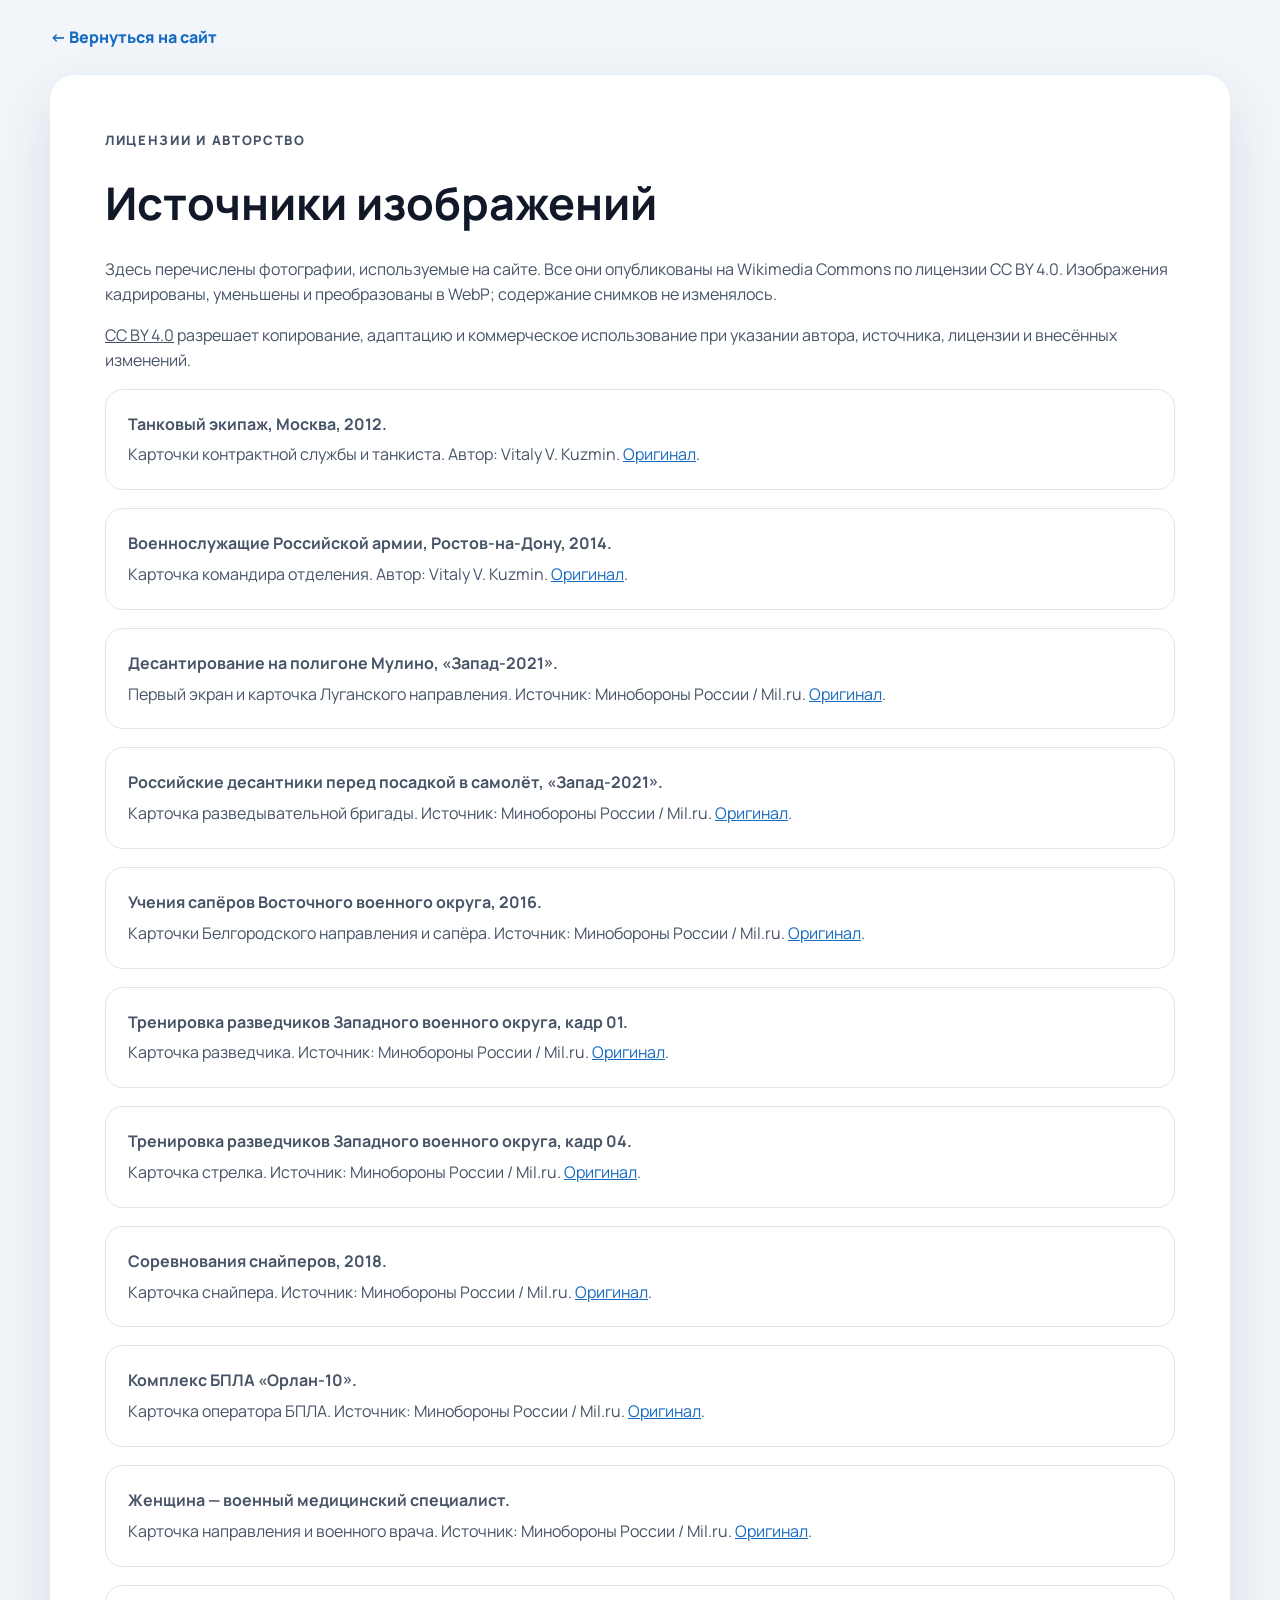
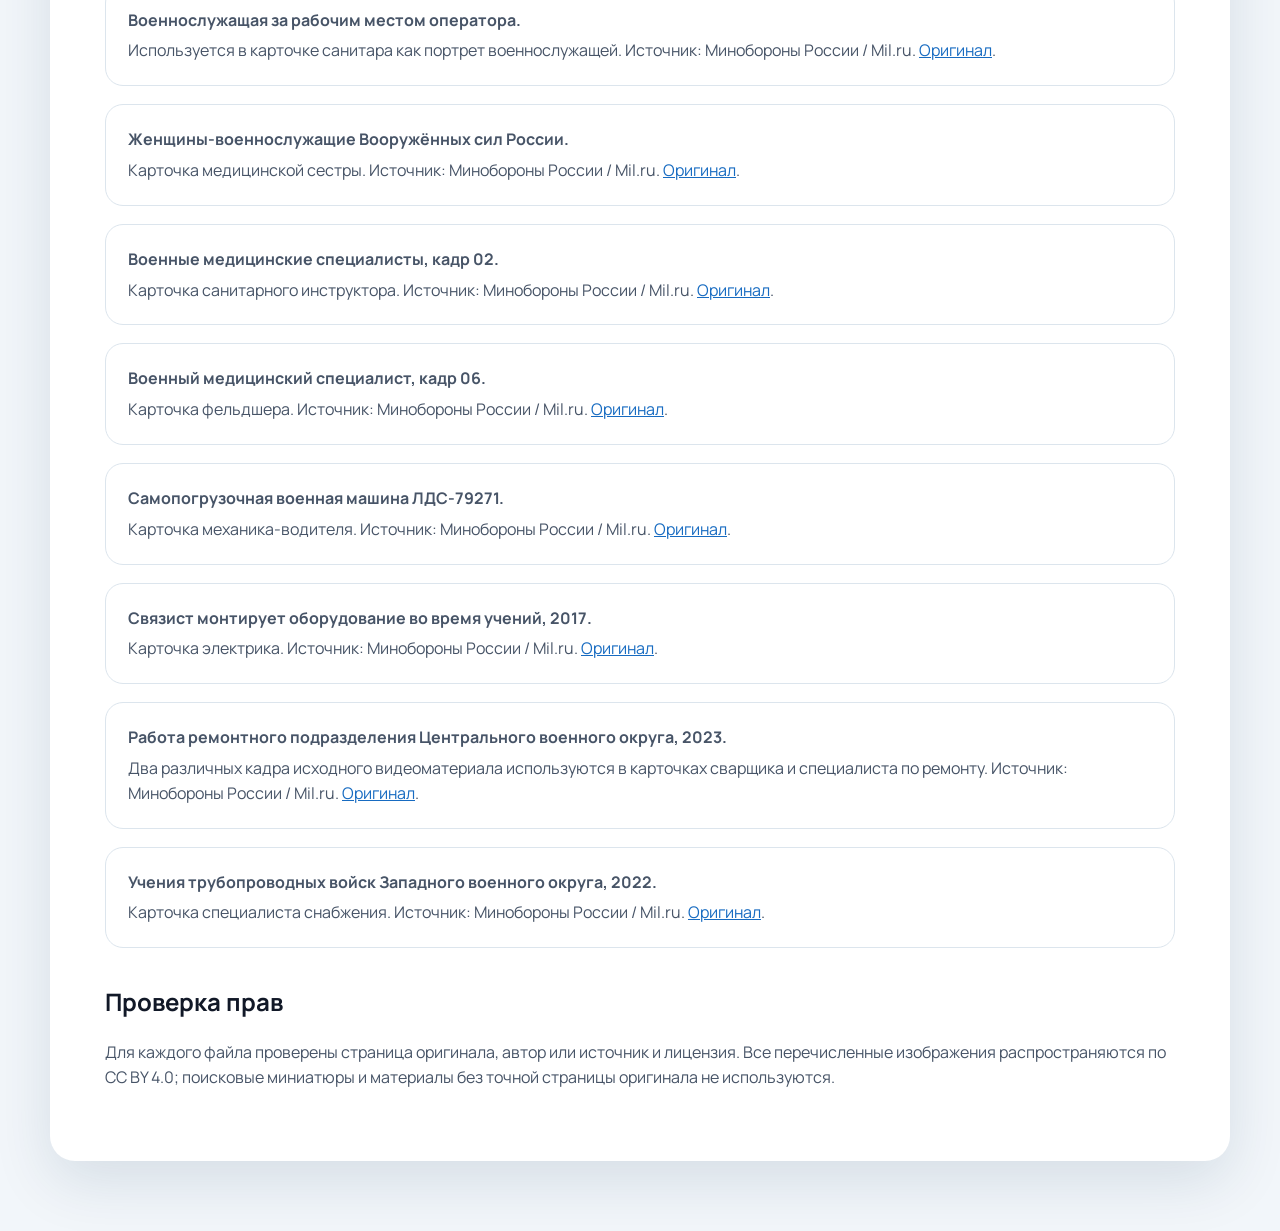
==== pages/image-credits.html @ ad01400b "Build responsive contract service website" ====
<!doctype html>
<html lang="ru">
<head>
  <meta charset="UTF-8">
  <meta name="viewport" content="width=device-width,initial-scale=1">
  <title>Источники изображений</title>
  <link rel="stylesheet" href="../assets/css/styles.css">
</head>
<body class="legal-page">
  <header class="legal-header"><div class="container"><a href="../index.html">← Вернуться на сайт</a></div></header>
  <main class="container legal-content">
    <p class="eyebrow">Лицензии и авторство</p>
    <h1>Источники изображений</h1>
    <p>Здесь перечислены фотографии, используемые на сайте. Все они опубликованы на Wikimedia Commons по лицензии CC BY 4.0. Изображения кадрированы, уменьшены и преобразованы в WebP; содержание снимков не изменялось.</p>
    <p><a href="https://creativecommons.org/licenses/by/4.0/" rel="license external">CC BY 4.0</a> разрешает копирование, адаптацию и коммерческое использование при указании автора, источника, лицензии и внесённых изменений.</p>
    <ul class="credits-list">
      <li><strong>Танковый экипаж, Москва, 2012.</strong> Карточки контрактной службы и танкиста. Автор: Vitaly V. Kuzmin. <a href="https://commons.wikimedia.org/wiki/File:Moscow_2012_Victory_Day_Parade_Rehearsal,_Tank_Crew,_Russia.jpg" rel="external">Оригинал</a>.</li>
      <li><strong>Военнослужащие Российской армии, Ростов-на-Дону, 2014.</strong> Карточка командира отделения. Автор: Vitaly V. Kuzmin. <a href="https://commons.wikimedia.org/wiki/File:Rostov-on-Don_2014_Victory_Day_Parade_Rehearsal,_Russian_Army,_Soldiers,_Russia.jpg" rel="external">Оригинал</a>.</li>
      <li><strong>Десантирование на полигоне Мулино, «Запад-2021».</strong> Первый экран и карточка Луганского направления. Источник: Минобороны России / Mil.ru. <a href="https://commons.wikimedia.org/wiki/File:Landing_at_the_Mulino_training_ground._Exercise_West_2021.png" rel="external">Оригинал</a>.</li>
      <li><strong>Российские десантники перед посадкой в самолёт, «Запад-2021».</strong> Карточка разведывательной бригады. Источник: Минобороны России / Mil.ru. <a href="https://commons.wikimedia.org/wiki/File:Russian_paratroopers_before_boarding_transport_aircraft._Military_exercises_West-2021.png" rel="external">Оригинал</a>.</li>
      <li><strong>Учения сапёров Восточного военного округа, 2016.</strong> Карточки Белгородского направления и сапёра. Источник: Минобороны России / Mil.ru. <a href="https://commons.wikimedia.org/wiki/File:SapperExercise2016-08.jpg" rel="external">Оригинал</a>.</li>
      <li><strong>Тренировка разведчиков Западного военного округа, кадр 01.</strong> Карточка разведчика. Источник: Минобороны России / Mil.ru. <a href="https://commons.wikimedia.org/wiki/File:ReconnaissanceExercise2017-01.jpg" rel="external">Оригинал</a>.</li>
      <li><strong>Тренировка разведчиков Западного военного округа, кадр 04.</strong> Карточка стрелка. Источник: Минобороны России / Mil.ru. <a href="https://commons.wikimedia.org/wiki/File:ReconnaissanceExercise2017-04.jpg" rel="external">Оригинал</a>.</li>
      <li><strong>Соревнования снайперов, 2018.</strong> Карточка снайпера. Источник: Минобороны России / Mil.ru. <a href="https://commons.wikimedia.org/wiki/File:SniperFrontier2018-01.jpg" rel="external">Оригинал</a>.</li>
      <li><strong>Комплекс БПЛА «Орлан-10».</strong> Карточка оператора БПЛА. Источник: Минобороны России / Mil.ru. <a href="https://commons.wikimedia.org/wiki/File:Orlan-10_(1).jpg" rel="external">Оригинал</a>.</li>
      <li><strong>Женщина — военный медицинский специалист.</strong> Карточка направления и военного врача. Источник: Минобороны России / Mil.ru. <a href="https://commons.wikimedia.org/wiki/File:Women_soldiers_of_Russia_01.jpg" rel="external">Оригинал</a>.</li>
      <li><strong>Военнослужащая за рабочим местом оператора.</strong> Используется в карточке санитара как портрет военнослужащей. Источник: Минобороны России / Mil.ru. <a href="https://commons.wikimedia.org/wiki/File:Women_soldiers_of_Russia_02.jpg" rel="external">Оригинал</a>.</li>
      <li><strong>Женщины-военнослужащие Вооружённых сил России.</strong> Карточка медицинской сестры. Источник: Минобороны России / Mil.ru. <a href="https://commons.wikimedia.org/wiki/File:Women_soldiers_of_Russia_06.jpg" rel="external">Оригинал</a>.</li>
      <li><strong>Военные медицинские специалисты, кадр 02.</strong> Карточка санитарного инструктора. Источник: Минобороны России / Mil.ru. <a href="https://commons.wikimedia.org/wiki/File:Presentation_of_military_physicians_(2020-12-22)_02.jpg" rel="external">Оригинал</a>.</li>
      <li><strong>Военный медицинский специалист, кадр 06.</strong> Карточка фельдшера. Источник: Минобороны России / Mil.ru. <a href="https://commons.wikimedia.org/wiki/File:Presentation_of_military_physicians_(2020-12-22)_06.jpg" rel="external">Оригинал</a>.</li>
      <li><strong>Самопогрузочная военная машина ЛДС-79271.</strong> Карточка механика-водителя. Источник: Минобороны России / Mil.ru. <a href="https://commons.wikimedia.org/wiki/File:LDS-79271_self-loading_vehicle.jpg" rel="external">Оригинал</a>.</li>
      <li><strong>Связист монтирует оборудование во время учений, 2017.</strong> Карточка электрика. Источник: Минобороны России / Mil.ru. <a href="https://commons.wikimedia.org/wiki/File:SignalExerсise2017-06.jpg" rel="external">Оригинал</a>.</li>
      <li><strong>Работа ремонтного подразделения Центрального военного округа, 2023.</strong> Два различных кадра исходного видеоматериала используются в карточках сварщика и специалиста по ремонту. Источник: Минобороны России / Mil.ru. <a href="https://commons.wikimedia.org/wiki/File:Soldiers_from_Central_Military_District_repair_unit_carry_out_the_restoration_for_a_2A65_howitzer_-_Ukraine,_February_2023.webm" rel="external">Оригинал</a>.</li>
      <li><strong>Учения трубопроводных войск Западного военного округа, 2022.</strong> Карточка специалиста снабжения. Источник: Минобороны России / Mil.ru. <a href="https://commons.wikimedia.org/wiki/File:Servicemen_of_the_pipeline_troops_of_the_Western_Military_District_during_a_tactical_exercise.png" rel="external">Оригинал</a>.</li>
    </ul>
    <h2>Проверка прав</h2>
    <p>Для каждого файла проверены страница оригинала, автор или источник и лицензия. Все перечисленные изображения распространяются по CC BY 4.0; поисковые миниатюры и материалы без точной страницы оригинала не используются.</p>
  </main>
</body>
</html>
---- assets/css/styles.css ----
@import url('https://fonts.googleapis.com/css2?family=Manrope:wght@400;500;600;700;800&display=swap');

:root{--blue:#176bc1;--blue-dark:#094a87;--navy:#082f55;--accent:#ff0a4f;--ink:#111827;--muted:#667085;--soft:#f2f6fa;--white:#fff;--radius:28px;--shadow:0 20px 60px rgba(9,47,85,.12);--container:1180px}
*{box-sizing:border-box}html{scroll-behavior:smooth;scroll-padding-top:100px}body{margin:0;font-family:"Manrope",Arial,sans-serif;color:var(--ink);background:#fff;line-height:1.55}body.modal-open{overflow:hidden}a{color:inherit}button,input{font:inherit}.container{width:min(var(--container),calc(100% - 40px));margin-inline:auto}.skip-link{position:fixed;left:16px;top:-80px;background:#fff;padding:12px 18px;z-index:1000;border-radius:12px}.skip-link:focus{top:16px}.eyebrow{margin:0 0 12px;color:var(--blue);font-size:13px;font-weight:800;letter-spacing:.13em;text-transform:uppercase}.eyebrow.light{color:#b8dcff}.section{padding:105px 0}.section-soft{background:var(--soft)}.section-heading{max-width:720px;margin-bottom:48px}.section-heading.centered{text-align:center;margin-inline:auto}.section-heading h2{font-size:clamp(34px,5vw,60px);line-height:1.05;letter-spacing:-.045em;margin:0 0 18px}.section-heading p:last-child{font-size:18px;color:var(--muted);margin-bottom:0}.button{display:inline-flex;align-items:center;justify-content:center;min-height:46px;padding:0 24px;border:0;border-radius:999px;font-weight:800;text-decoration:none;cursor:pointer;transition:.2s ease}.button:hover{transform:translateY(-2px)}.button-primary{background:var(--blue);color:#fff}.button-accent{background:var(--accent);color:#fff}.button-light{background:#fff;color:var(--blue)}.button-outline{color:#fff;border:1px solid rgba(255,255,255,.75);background:transparent}.button-large{min-height:58px;padding-inline:32px}
.site-header{position:fixed;top:0;left:0;width:100%;z-index:100;background:transparent;padding-top:12px}.header-shell{height:72px;background:var(--blue);border-radius:0 0 22px 22px;padding:0 24px;display:flex;align-items:center;gap:30px;box-shadow:0 12px 30px rgba(9,60,110,.18)}.brand{display:flex;align-items:center;gap:10px;color:#fff;text-decoration:none;flex:none}.brand-mark{width:42px;height:48px;display:grid;place-items:center;background:#fff;color:var(--blue);font-size:28px;font-weight:900;clip-path:polygon(0 0,100% 0,78% 100%,18% 100%)}.brand-name{font-size:14px;line-height:1.05;font-weight:800}.main-nav{display:flex;gap:26px;margin-left:auto}.main-nav a{color:#fff;text-decoration:none;font-size:14px;font-weight:700}.main-nav a:hover{text-decoration:underline;text-underline-offset:5px}.header-actions{display:flex;gap:10px}.header-actions .button{font-size:12px;min-height:42px;padding-inline:18px}.menu-toggle{display:none;background:none;border:0;padding:8px}.menu-toggle span{display:block;width:25px;height:2px;background:#fff;margin:5px}
.hero{position:relative;min-height:940px;padding:155px 0 65px;overflow:hidden;background:linear-gradient(115deg,#dce9f3 0%,#edf4f8 52%,#9fb6c7 100%)}.hero:after{content:"";position:absolute;inset:0;background:linear-gradient(90deg,rgba(255,255,255,.45),transparent 55%),linear-gradient(0deg,rgba(3,34,61,.25),transparent 40%);pointer-events:none}.hero-content{position:relative;z-index:2;height:720px;display:flex;flex-direction:column;justify-content:space-between}.hero-copy{max-width:690px}.hero h1{margin:0 0 25px;font-size:clamp(62px,7.3vw,108px);line-height:.9;letter-spacing:-.065em}.hero-lead{max-width:560px;font-size:19px;margin:0 0 30px;color:#334155}.hero-art{position:absolute;z-index:1;right:-5%;top:70px;width:59%;height:88%;border-radius:45% 0 0 0;background:linear-gradient(150deg,rgba(23,107,193,.15),rgba(8,47,85,.85)),radial-gradient(circle at 30% 20%,#d8e5ee 0 18%,transparent 19%),#607d91;clip-path:polygon(25% 0,100% 0,100% 100%,0 100%,12% 55%)}.hero-grid{position:absolute;inset:0;background-image:linear-gradient(rgba(255,255,255,.09) 1px,transparent 1px),linear-gradient(90deg,rgba(255,255,255,.09) 1px,transparent 1px);background-size:48px 48px;mask-image:linear-gradient(to bottom,transparent,#000)}.hero-shield{position:absolute;right:17%;top:23%;font-size:280px;font-weight:900;color:rgba(255,255,255,.12);transform:rotate(-9deg)}.hero-benefits{display:grid;grid-template-columns:repeat(3,1fr);gap:20px;max-width:1060px}.benefit-card{padding:24px;border-radius:22px;background:rgba(255,255,255,.93);box-shadow:var(--shadow);backdrop-filter:blur(8px)}.benefit-card strong{display:table;background:var(--accent);color:#fff;border-radius:13px;padding:8px 13px;margin-bottom:14px;font-size:24px}.benefit-card span{font-weight:600;color:#344054}
.feature-grid{display:grid;grid-template-columns:1fr 1fr;gap:28px}.feature-card{overflow:hidden;border-radius:var(--radius);background:#fff;box-shadow:var(--shadow);border:1px solid #e7edf2}.media-placeholder{height:330px;display:flex;align-items:flex-end;padding:25px;background-size:cover;color:#fff;font-size:14px;font-weight:800;letter-spacing:.12em;text-transform:uppercase}.media-front{background:linear-gradient(145deg,rgba(4,30,53,.1),rgba(4,30,53,.9)),linear-gradient(35deg,#7e8b77,#c7d2c0)}.media-rear{background:linear-gradient(145deg,rgba(4,30,53,.1),rgba(4,30,53,.9)),linear-gradient(35deg,#5c7167,#b9c9bf)}.feature-body{padding:28px}.feature-body h3{font-size:27px;margin:0 0 10px}.feature-body p{color:var(--muted);margin:0 0 18px}.text-link{color:var(--blue);font-weight:800;text-decoration:none}.terms-grid{display:grid;grid-template-columns:repeat(3,1fr);gap:8px;margin-top:70px}.terms-grid article{min-height:390px;padding:36px 32px;background:var(--blue);color:#fff;border-radius:30px}.term-icon{display:grid;place-items:center;width:52px;height:52px;border-radius:15px;background:rgba(255,255,255,.16);font-size:24px;font-weight:800}.terms-grid h3{font-size:34px;margin:24px 0 20px}.terms-grid ul{padding-left:20px}.terms-grid li{margin:14px 0}.legal-note{font-size:12px;color:var(--muted);max-width:850px;margin:20px auto 0;text-align:center}
.direction-grid{display:grid;grid-template-columns:repeat(6,1fr);gap:22px}.direction-card{grid-column:span 2;background:#fff;border-radius:25px;padding:12px 12px 24px;border:1px solid #dce6ef}.direction-card:nth-child(4){grid-column:2/span 2}.direction-visual{height:250px;border-radius:18px;position:relative;overflow:hidden;background:linear-gradient(145deg,#9fb3a6,#294a42)}.direction-visual:after{content:"";position:absolute;width:200px;height:200px;border:1px solid rgba(255,255,255,.45);border-radius:50%;right:-45px;bottom:-70px}.direction-visual span{position:absolute;left:18px;bottom:12px;color:rgba(255,255,255,.75);font-size:52px;font-weight:800}.visual-women{background:linear-gradient(145deg,#bdd4d5,#3b6872)}.visual-region{background:linear-gradient(145deg,#d4c1a8,#6b5641)}.visual-border{background:linear-gradient(145deg,#acc6a3,#405d36)}.visual-brigade{background:linear-gradient(145deg,#9aa7ad,#394753)}.direction-card h3{font-size:20px;margin:19px 10px 8px}.direction-card p{color:var(--muted);font-size:14px;margin:0 10px 18px}.direction-card a{display:inline-flex;margin-left:10px;background:var(--blue);color:#fff;border-radius:99px;padding:9px 18px;text-decoration:none;font-size:13px;font-weight:800}
.eligibility-grid{display:grid;grid-template-columns:.85fr 1.15fr;gap:90px}.eligibility-title h2{font-size:clamp(44px,6vw,78px);line-height:1;letter-spacing:-.05em;margin:0 0 40px}.age-badge{display:flex;align-items:baseline;gap:12px;color:var(--accent)}.age-badge strong{font-size:76px;line-height:1}.age-badge span{font-size:24px;font-weight:800}.check-list{list-style:none;padding:0;margin:0}.check-list li{position:relative;padding:18px 0 18px 42px;border-bottom:1px solid #e3e8ee;font-size:17px;font-weight:600}.check-list li:before{content:"✓";position:absolute;left:0;top:16px;width:25px;height:25px;display:grid;place-items:center;border-radius:50%;background:#e3f1ff;color:var(--blue)}.contract-term{background:var(--navy);color:#fff;margin-top:30px;padding:28px;border-radius:24px}.contract-term span{display:block;color:#a7c7e4}.contract-term strong{display:block;font-size:42px}.contract-term p{margin-bottom:0;color:#ccdae7}
.process{padding-top:40px}.steps{counter-reset:steps;display:grid;grid-template-columns:repeat(4,1fr);gap:0;list-style:none;padding:0;margin:65px 0 0}.steps li{position:relative;text-align:center;padding:0 22px}.steps li:not(:last-child):after{content:"";position:absolute;left:62%;top:24px;width:76%;border-top:2px dashed #b7cadb}.step-number{position:absolute;z-index:2;top:0;left:50%;transform:translateX(-50%);width:48px;height:48px;border-radius:50%;display:grid;place-items:center;background:var(--blue);color:#fff;font-weight:800}.step-icon{font-size:40px;margin:75px 0 15px}.steps h3{font-size:20px;margin:0 0 10px}.steps p{font-size:14px;color:var(--muted)}
.contract-sample{padding:45px 0;background:linear-gradient(90deg,var(--accent),#e00040)}.contract-strip{display:grid;grid-template-columns:auto 1fr auto;align-items:center;gap:30px;color:#fff}.document-icon{width:115px;height:115px;display:grid;place-items:center;border-radius:50%;background:#fff;color:var(--ink);font-size:62px}.contract-strip span{font-size:13px;text-transform:uppercase;letter-spacing:.12em}.contract-strip h2{font-size:36px;margin:4px 0}
.vacancies-heading{max-width:none;display:flex;justify-content:space-between;align-items:end}.vacancy-tabs{display:flex;gap:8px;flex-wrap:wrap}.vacancy-tabs button{border:0;border-radius:99px;padding:10px 17px;cursor:pointer}.vacancy-tabs button.active{background:var(--blue);color:#fff}.vacancy-group{padding:65px 0;border-top:1px solid #e1e7ed}.vacancy-group-copy{max-width:780px;margin-bottom:32px}.vacancy-group-copy h3{font-size:38px;margin:0 0 12px}.vacancy-group-copy p:last-child{color:var(--muted)}.job-grid{display:grid;grid-template-columns:repeat(4,1fr);gap:18px}.job-card{border:1px solid #dfe7ee;border-radius:22px;overflow:hidden;background:#fff;padding-bottom:18px;text-align:center}.job-image{height:215px;display:grid;place-items:center;background:linear-gradient(150deg,#a7b7b0,#394d45);position:relative;overflow:hidden}.job-image:after{content:"";position:absolute;width:180px;height:180px;border:35px solid rgba(255,255,255,.09);border-radius:50%}.job-image span{position:relative;z-index:2;color:rgba(255,255,255,.85);font-size:45px;font-weight:800}.job-drone,.job-electric{background:linear-gradient(150deg,#b9c7ce,#3c5260)}.job-engineer,.job-welder{background:linear-gradient(150deg,#c0aa89,#5b4934)}.job-sniper,.job-scout{background:linear-gradient(150deg,#9dab8e,#32412c)}.job-tank,.job-mechanic{background:linear-gradient(150deg,#8d9893,#283630)}.job-command,.job-supply{background:linear-gradient(150deg,#a4a8b1,#363b47)}.job-doctor,.job-nurse{background:linear-gradient(150deg,#b9d6d7,#4f7880)}.job-paramedic,.job-orderly,.job-instructor{background:linear-gradient(150deg,#b9c8ad,#526247)}.job-card h4{min-height:48px;margin:17px 10px 8px;font-size:15px}.job-card button{border:0;border-radius:99px;background:var(--blue);color:#fff;font-size:12px;font-weight:800;padding:8px 15px;cursor:pointer}.job-card[hidden],.vacancy-group[hidden]{display:none}
.faq-layout{display:grid;grid-template-columns:.72fr 1.28fr;gap:80px}.accordion details{border-bottom:1px solid #cfd9e2}.accordion summary{position:relative;list-style:none;padding:24px 45px 24px 0;font-weight:700;cursor:pointer}.accordion summary::-webkit-details-marker{display:none}.accordion summary:after{content:"+";position:absolute;right:8px;font-size:24px;color:var(--blue)}.accordion details[open] summary:after{content:"−"}.accordion details div{color:var(--muted);padding:0 50px 20px 0}
.application{background:var(--blue);color:#fff;padding:95px 0}.application-shell{display:grid;grid-template-columns:.8fr 1.2fr;gap:90px}.application-copy h2{font-size:clamp(45px,6vw,76px);line-height:.95;letter-spacing:-.05em;margin:0 0 24px}.application-copy>p{color:#d6e9fa}.application-age{margin-top:40px;display:flex;align-items:center;gap:18px}.application-age strong{font-size:42px;color:#fff;background:var(--accent);border-radius:50%;width:130px;height:130px;display:grid;place-items:center}.application-age span{max-width:170px;font-size:14px}.application-form,.modal form{display:grid;gap:19px}.application-form label,.modal form>label{display:grid;gap:7px;font-size:13px;font-weight:700}.application-form input,.modal input{width:100%;height:55px;border:2px solid transparent;border-radius:14px;padding:0 16px;background:#fff;color:var(--ink);outline:none}.application-form input:focus,.modal input:focus{border-color:#8ac4ff;box-shadow:0 0 0 4px rgba(255,255,255,.15)}.form-row{display:grid;grid-template-columns:1fr 1.4fr;gap:18px}.checkbox{display:flex!important;grid-template-columns:none!important;align-items:flex-start;gap:10px!important;font-size:12px!important;font-weight:500!important}.checkbox input{width:18px!important;height:18px!important;flex:none;margin-top:1px}.form-status{min-height:22px;margin:0;font-size:13px}.form-status.error{color:#ffe0e8}.form-status.success{color:#dfffe9}
.site-footer{background:var(--navy);color:#fff;padding:65px 0 25px}.footer-grid{display:grid;grid-template-columns:1fr .6fr 1fr;gap:70px}.footer-brand{font-size:48px;font-weight:800;line-height:.9;text-decoration:none}.footer-grid p{color:#b8c8d6;font-size:13px}.footer-grid nav{display:grid;align-content:start;gap:12px}.footer-grid nav a{text-decoration:none}.footer-contact{text-align:right}.footer-bottom{display:flex;gap:24px;flex-wrap:wrap;padding-top:25px;margin-top:45px;border-top:1px solid rgba(255,255,255,.15);font-size:12px;color:#a9bdce}.footer-bottom span{margin-right:auto}
.modal[hidden]{display:none}.modal{position:fixed;inset:0;z-index:500;display:grid;place-items:center;padding:20px}.modal-backdrop{position:absolute;inset:0;background:rgba(4,22,38,.74);backdrop-filter:blur(5px)}.modal-card{position:relative;width:min(520px,100%);max-height:90vh;overflow:auto;border-radius:27px;background:#fff;padding:40px;box-shadow:0 30px 100px rgba(0,0,0,.35)}.modal-card h2{font-size:35px;margin:0 0 10px}.modal-card>p:not(.eyebrow){color:var(--muted)}.modal-close{position:absolute;right:18px;top:14px;border:0;background:none;font-size:32px;cursor:pointer}.modal .checkbox{color:var(--muted)}
.legal-page{background:var(--soft);min-height:100vh}.legal-header{padding:25px 0}.legal-header a{color:var(--blue);font-weight:800;text-decoration:none}.legal-content{background:#fff;border-radius:25px;padding:55px;margin-bottom:70px;box-shadow:var(--shadow)}.legal-content h1{font-size:45px;line-height:1.05}.legal-content h2{margin-top:35px}.legal-content p,.legal-content li{color:#475467}
@media(max-width:1000px){.header-actions .button-outline{display:none}.main-nav{gap:18px}.hero{min-height:920px}.hero-art{width:70%;opacity:.7}.direction-grid{grid-template-columns:repeat(2,1fr)}.direction-card,.direction-card:nth-child(4){grid-column:auto}.direction-card:last-child{grid-column:1/-1;width:calc(50% - 11px)}.steps{grid-template-columns:1fr 1fr;gap:45px 0}.steps li:nth-child(2):after{display:none}.job-grid{grid-template-columns:repeat(3,1fr)}.faq-layout,.application-shell{gap:45px}.footer-grid{gap:35px}}
@media(max-width:760px){html{scroll-padding-top:80px}.container{width:min(100% - 28px,var(--container))}.section{padding:72px 0}.section-heading{margin-bottom:34px}.section-heading h2{font-size:38px}.site-header{padding:0}.header-shell{width:100%;height:66px;border-radius:0;padding-inline:15px}.brand-mark{width:35px;height:40px;font-size:22px}.brand-name{font-size:12px}.menu-toggle{display:block;margin-left:auto}.main-nav{display:none;position:absolute;left:0;right:0;top:65px;background:var(--blue);padding:14px 20px 24px;flex-direction:column;border-radius:0 0 20px 20px}.main-nav.open{display:flex}.main-nav a{font-size:17px;padding:7px}.header-actions{display:none}.hero{padding-top:105px;min-height:980px}.hero-content{height:auto}.hero h1{font-size:54px}.hero-lead{font-size:16px}.hero-art{right:-42%;top:260px;width:125%;height:720px;opacity:.7}.hero-benefits{grid-template-columns:1fr;margin-top:270px;gap:10px}.benefit-card{padding:16px 18px;display:grid;grid-template-columns:auto 1fr;align-items:center;gap:12px}.benefit-card strong{margin:0;font-size:17px}.benefit-card span{font-size:13px}.feature-grid,.terms-grid,.eligibility-grid,.faq-layout,.application-shell,.footer-grid{grid-template-columns:1fr}.media-placeholder{height:240px}.terms-grid{margin-top:40px}.terms-grid article{min-height:auto;padding:28px}.direction-grid{grid-template-columns:1fr}.direction-card:last-child{grid-column:auto;width:auto}.direction-visual{height:220px}.eligibility-grid{gap:35px}.eligibility-title h2{font-size:48px}.age-badge strong{font-size:58px}.steps{grid-template-columns:1fr}.steps li{padding:0 10px 35px 85px;text-align:left}.steps li:not(:last-child):after{left:24px;top:45px;width:0;height:calc(100% - 40px);border-top:0;border-left:2px dashed #b7cadb}.step-number{left:24px;transform:translateX(0)}.step-icon{margin:0 0 10px;font-size:31px}.contract-strip{grid-template-columns:auto 1fr}.contract-strip .button{grid-column:1/-1}.document-icon{width:75px;height:75px;font-size:38px}.contract-strip h2{font-size:25px}.vacancies-heading{display:block}.vacancy-tabs{margin-top:24px}.vacancy-group{padding:45px 0}.vacancy-group-copy h3{font-size:30px}.job-grid{grid-template-columns:1fr 1fr;gap:10px}.job-image{height:160px}.job-card h4{font-size:12px}.application-shell{gap:45px}.application-age strong{width:100px;height:100px;font-size:30px}.form-row{grid-template-columns:1fr}.footer-contact{text-align:left}.footer-bottom span{width:100%}.modal-card{padding:32px 22px}.legal-content{padding:28px 20px}.legal-content h1{font-size:34px}}
@media(max-width:390px){.hero h1{font-size:46px}.hero-benefits{margin-top:250px}.benefit-card{grid-template-columns:1fr}.job-image{height:145px}.vacancy-tabs button{font-size:12px;padding:8px 11px}}
@media(prefers-reduced-motion:reduce){html{scroll-behavior:auto}*,*:before,*:after{transition:none!important}}

/* Mobile width guards: grid items must be allowed to shrink inside the viewport. */
html,body{max-width:100%;overflow-x:hidden}.container,.hero-copy,.hero-benefits,.benefit-card,.benefit-card span{min-width:0}.hero-benefits{grid-template-columns:repeat(3,minmax(0,1fr))}
@media(max-width:760px){.container{width:calc(100% - 28px);max-width:100%}.header-shell{width:100%;max-width:none}.menu-toggle{flex:none}.hero-copy{width:100%}.hero h1{overflow-wrap:anywhere}.hero-benefits{width:100%;grid-template-columns:minmax(0,1fr)}.benefit-card{width:100%;grid-template-columns:auto minmax(0,1fr)}.benefit-card strong{white-space:nowrap}.benefit-card span{overflow-wrap:anywhere}.feature-grid,.terms-grid,.eligibility-grid,.faq-layout,.application-shell,.footer-grid,.direction-grid,.form-row{grid-template-columns:minmax(0,1fr)}.job-grid{grid-template-columns:repeat(2,minmax(0,1fr))}.contract-strip{grid-template-columns:auto minmax(0,1fr)}}
@media(max-width:760px){.menu-toggle{position:absolute;right:15px;top:13px;z-index:2}.hero-content,.hero-copy,.hero-benefits,.benefit-card{width:calc(100vw - 28px)!important;max-width:calc(100vw - 28px)!important}.hero-lead{width:100%;max-width:100%;overflow-wrap:anywhere}.benefit-card{overflow:hidden}.benefit-card span{white-space:normal;word-break:break-word}}

/* Header and hero refinements after visual review. */
.site-header{padding-top:0}.header-shell{height:68px;border-radius:0 0 20px 20px}.main-nav{align-items:center}.nav-dropdown{position:relative}.nav-dropdown-toggle{display:flex;align-items:center;gap:5px;padding:0;border:0;background:transparent;color:#fff;font-size:14px;font-weight:700;cursor:pointer}.nav-dropdown-toggle span{font-size:16px;transition:transform .2s}.nav-dropdown:hover .nav-dropdown-toggle span,.nav-dropdown:focus-within .nav-dropdown-toggle span{transform:rotate(180deg)}.nav-dropdown-menu{position:absolute;left:50%;top:calc(100% + 18px);width:205px;padding:9px;border-radius:16px;background:#fff;box-shadow:0 18px 45px rgba(8,47,85,.22);opacity:0;visibility:hidden;transform:translate(-50%,-7px);transition:.2s;pointer-events:none}.nav-dropdown-menu:before{content:"";position:absolute;left:0;right:0;top:-20px;height:20px}.nav-dropdown:hover .nav-dropdown-menu,.nav-dropdown:focus-within .nav-dropdown-menu,.nav-dropdown.open .nav-dropdown-menu{opacity:1;visibility:visible;transform:translate(-50%,0);pointer-events:auto}.nav-dropdown-menu a{display:block;padding:10px 12px;border-radius:10px;color:var(--ink);font-size:13px}.nav-dropdown-menu a:hover{background:var(--soft);text-decoration:none}.hero{min-height:870px;padding-top:130px}.hero-content{height:680px}.hero-copy{max-width:800px}.hero h1{max-width:800px;font-size:clamp(62px,6.5vw,90px);line-height:.92}.hero h1 span{display:block;white-space:nowrap}.hero-art{right:0;top:68px;width:51%;height:calc(100% - 68px);border-radius:0;clip-path:none}.hero-art:before{content:"";position:absolute;z-index:2;inset:0;background:linear-gradient(90deg,rgba(220,233,243,.55),transparent 25%)}
@media(max-width:760px){.header-shell{height:66px}.main-nav{align-items:stretch}.nav-dropdown-toggle{width:100%;justify-content:space-between;padding:7px;color:#fff;font-size:17px}.nav-dropdown-menu{position:static;width:auto;margin:3px 0 4px 12px;padding:3px 0 3px 12px;border-left:1px solid rgba(255,255,255,.35);border-radius:0;background:transparent;box-shadow:none;opacity:1;visibility:visible;transform:none;pointer-events:auto}.nav-dropdown-menu:before{display:none}.nav-dropdown-menu a{padding:7px;color:#dceeff;font-size:14px}.nav-dropdown-menu a:hover{background:rgba(255,255,255,.08)}.hero{min-height:920px;padding-top:104px}.hero-content{height:auto}.hero h1{font-size:clamp(40px,11.5vw,54px);line-height:.94;letter-spacing:-.06em}.hero h1 span{white-space:nowrap}.hero-art{top:260px;right:0;width:70%;height:660px;opacity:.72}.hero-benefits{margin-top:250px}}

/* Inner pages. */
.inner-page{padding-top:68px}.inner-header{padding:90px 0 70px;background:linear-gradient(130deg,#e9f3fa,#d8e7f1)}.breadcrumbs{display:flex;gap:9px;flex-wrap:wrap;margin-bottom:25px;color:var(--muted);font-size:13px}.breadcrumbs a{color:var(--blue);text-decoration:none}.inner-header h1{max-width:900px;margin:0 0 20px;font-size:clamp(46px,7vw,82px);line-height:.95;letter-spacing:-.055em}.inner-header p{max-width:780px;margin:0;color:#475467;font-size:18px}.inner-content{padding:80px 0 100px}.content-layout{display:grid;grid-template-columns:minmax(0,1.25fr) minmax(260px,.75fr);gap:55px}.prose h2{margin:45px 0 16px;font-size:34px;line-height:1.1}.prose h2:first-child{margin-top:0}.prose p,.prose li{color:#475467}.prose li{margin:9px 0}.info-panel{align-self:start;position:sticky;top:95px;padding:28px;border-radius:24px;background:var(--blue);color:#fff}.info-panel h2{margin:0 0 14px;font-size:27px}.info-panel p{color:#d9ebfb}.category-links{display:grid;grid-template-columns:repeat(3,minmax(0,1fr));gap:18px}.category-link{min-height:250px;padding:27px;border-radius:26px;display:flex;flex-direction:column;justify-content:flex-end;color:#fff;text-decoration:none;background:linear-gradient(150deg,#748c80,#173d34);box-shadow:var(--shadow)}.category-link:nth-child(2){background:linear-gradient(150deg,#8198a4,#234452)}.category-link:nth-child(3){background:linear-gradient(150deg,#a3bcb9,#38676b)}.category-link span{font-size:12px;text-transform:uppercase;letter-spacing:.1em}.category-link strong{font-size:28px;line-height:1.05;margin-top:8px}.inner-jobs{margin-top:60px}.inner-cta{padding:55px 0;background:var(--blue);color:#fff}.inner-cta .container{display:flex;align-items:center;justify-content:space-between;gap:30px}.inner-cta h2{margin:0;font-size:35px}.inner-cta p{margin:7px 0 0;color:#d5e9fa}.simple-footer{padding:25px 0;background:var(--navy);color:#b7cad9;font-size:12px}.simple-footer .container{display:flex;justify-content:space-between;gap:20px}.simple-footer a{color:#fff}
@media(max-width:760px){.inner-page{padding-top:66px}.inner-header{padding:55px 0}.inner-header h1{font-size:45px}.content-layout{grid-template-columns:1fr}.info-panel{position:static}.category-links{grid-template-columns:1fr}.category-link{min-height:190px}.inner-cta .container{align-items:flex-start;flex-direction:column}.simple-footer .container{flex-direction:column}.inner-content{padding:60px 0}}

/* Detailed vacancy page */
.vacancy-detail{padding-top:68px}.vacancy-hero{padding:78px 0 70px;background:linear-gradient(125deg,#edf5fa 0 62%,#dceaf3 62% 100%)}.vacancy-hero-grid{display:grid;grid-template-columns:minmax(0,1.15fr) minmax(300px,.85fr);gap:70px;align-items:end}.vacancy-hero h1{max-width:800px;margin:0 0 22px;font-size:clamp(54px,7vw,92px);line-height:.92;letter-spacing:-.06em}.vacancy-summary{max-width:760px;margin:0 0 30px;color:#475467;font-size:19px}.vacancy-facts{display:grid;gap:10px}.vacancy-facts article{padding:22px 24px;border:1px solid #d5e2eb;border-radius:18px;background:rgba(255,255,255,.82)}.vacancy-facts span{display:block;color:var(--muted);font-size:12px;text-transform:uppercase;letter-spacing:.1em}.vacancy-facts strong{display:block;margin-top:5px;font-size:22px}.vacancy-detail-body{padding:85px 0 105px}.vacancy-detail-layout{display:grid;grid-template-columns:minmax(0,1fr) 330px;gap:80px}.vacancy-article>section{padding:0 0 65px}.vacancy-article>section+section{padding-top:65px;border-top:1px solid #dfe7ee}.vacancy-article h2{margin:0 0 22px;font-size:clamp(34px,4vw,52px);line-height:1.02;letter-spacing:-.045em}.vacancy-article p,.vacancy-article li{color:#475467;font-size:16px}.vacancy-article ul{display:grid;grid-template-columns:1fr 1fr;gap:12px;margin:25px 0 0;padding:0;list-style:none}.vacancy-article ul li{position:relative;padding:18px 18px 18px 48px;border-radius:16px;background:var(--soft)}.vacancy-article ul li:before{content:"✓";position:absolute;left:18px;top:18px;color:var(--blue);font-weight:900}.detail-note{margin-top:24px;padding:22px 24px;border-left:4px solid var(--blue);border-radius:0 16px 16px 0;background:#edf6ff;color:#29445d}.detail-steps{display:grid;grid-template-columns:1fr 1fr;gap:12px;counter-reset:detail-step;padding:0;list-style:none}.detail-steps li{counter-increment:detail-step;display:grid;grid-template-columns:42px 1fr;padding:20px;border:1px solid #dce6ee;border-radius:18px}.detail-steps li:before{content:counter(detail-step);grid-row:1/3;width:32px;height:32px;display:grid;place-items:center;border-radius:50%;background:var(--blue);color:#fff;font-weight:800}.detail-steps strong,.detail-steps span{grid-column:2}.detail-steps span{color:var(--muted);font-size:13px}.vacancy-sidebar{align-self:start;position:sticky;top:95px}.vacancy-side-card{padding:30px;border-radius:24px;background:var(--navy);color:#fff}.vacancy-side-card h2{margin:0 0 14px;font-size:28px;line-height:1.08}.vacancy-side-card p:not(.eyebrow){color:#c5d9e8;font-size:14px}.vacancy-back{display:inline-flex;margin:20px 8px;color:var(--blue);font-weight:800;text-decoration:none}
@media(max-width:850px){.vacancy-hero-grid,.vacancy-detail-layout{grid-template-columns:1fr;gap:38px}.vacancy-hero{padding:55px 0}.vacancy-hero h1{font-size:52px}.vacancy-facts{grid-template-columns:repeat(3,minmax(0,1fr))}.vacancy-detail-body{padding:60px 0}.vacancy-sidebar{position:static}.vacancy-article ul,.detail-steps{grid-template-columns:1fr}}
@media(max-width:560px){.vacancy-facts{grid-template-columns:1fr}.vacancy-facts article{padding:16px 18px}.vacancy-hero h1{font-size:44px}.vacancy-summary{font-size:16px}.vacancy-article>section{padding-bottom:45px}.vacancy-article>section+section{padding-top:45px}}

/* Mobile navigation, typography and dialogs. */
.nav-dropdown-toggle span{width:8px;height:8px;border-right:2px solid currentColor;border-bottom:2px solid currentColor;font-size:0;transform:rotate(45deg);transform-origin:center}.nav-dropdown:hover .nav-dropdown-toggle span,.nav-dropdown:focus-within .nav-dropdown-toggle span,.nav-dropdown.open .nav-dropdown-toggle span{transform:rotate(225deg)}
@media(max-width:760px){body{font-size:15px}.header-shell{border-radius:0}.main-nav{gap:2px;padding:9px 20px 16px;border-radius:0 0 18px 18px;box-shadow:0 14px 25px rgba(8,47,85,.18)}.main-nav>a,.nav-dropdown-toggle{padding:9px 7px;font-size:16px;line-height:1.25}.nav-dropdown-toggle span{margin-right:4px}.nav-dropdown-menu{display:none;margin:0 0 3px 10px;padding:1px 0 1px 12px}.nav-dropdown.open .nav-dropdown-menu{display:block}.nav-dropdown-menu a{padding:6px 10px;font-size:13px;line-height:1.3}.section-heading h2,.vacancy-group-copy h3,.eligibility-title h2,.application-copy h2,.inner-header h1{text-wrap:balance}.section-heading p:last-child,.vacancy-group-copy p,.feature-body p,.direction-card p,.steps p,.application-copy p,.inner-header p,.prose p{line-height:1.55;overflow-wrap:normal;word-break:normal}.steps{gap:0}.steps li{min-height:0;margin:0;padding:0 4px 48px 72px}.steps li:not(:last-child):after{left:23px;height:calc(100% - 30px)}.step-number{left:0;width:46px;height:46px}.step-icon{margin:2px 0 10px;font-size:29px;line-height:1}.steps h3{margin:0 0 10px;font-size:20px;line-height:1.25;text-wrap:balance}.steps p{margin:0;max-width:360px;font-size:14px;color:#5d6b7f}.modal{padding:18px}.modal-card{width:min(400px,calc(100vw - 36px));max-height:calc(100dvh - 36px);padding:30px 22px 24px;border:1px solid rgba(255,255,255,.55);border-radius:22px;overflow-x:hidden}.modal-card h2{padding-right:25px;font-size:29px;line-height:1.1;text-wrap:balance}.modal-close{right:13px;top:9px;width:38px;height:38px;border-radius:50%;background:var(--soft);font-size:26px;line-height:1}.modal-card .button{width:100%}.modal input{min-width:0}}

/* Verified freely licensed photos; full attribution is on image-credits.html. */
.hero-art{background-image:linear-gradient(90deg,rgba(26,65,91,.2),rgba(8,47,85,.1)),url('../images/photos/tank-crew.webp');background-size:cover;background-position:center}.hero-grid,.hero-shield{display:none}.media-front{background-image:linear-gradient(0deg,rgba(4,30,53,.8),rgba(4,30,53,.05)),url('../images/photos/soldiers.webp');background-position:center}.media-rear{background-image:linear-gradient(0deg,rgba(4,30,53,.82),rgba(4,30,53,.08)),url('../images/photos/rear.webp');background-position:center}.visual-contract{background-image:linear-gradient(0deg,rgba(4,30,53,.45),transparent),url('../images/photos/tank-crew.webp');background-size:cover;background-position:center}.visual-region{background-image:linear-gradient(0deg,rgba(4,30,53,.45),transparent),url('../images/photos/direction-region.webp');background-size:cover;background-position:center}.visual-border,.visual-brigade{background-image:linear-gradient(0deg,rgba(4,30,53,.5),transparent),url('../images/photos/soldiers.webp');background-size:cover;background-position:center}.job-tank,.job-command{background-image:url('../images/photos/tank-crew.webp');background-size:cover;background-position:center}.job-driver,.job-shooter,.job-scout,.job-sniper{background-image:url('../images/photos/soldiers.webp');background-size:cover;background-position:center}.job-mechanic,.job-supply{background-image:url('../images/photos/rear.webp');background-size:cover;background-position:center}.job-image:has(+ h4){background-color:#52645a}.job-image[class*="job-"] span{display:none}
.credits-list{display:grid;gap:18px;padding:0;list-style:none}.credits-list li{padding:22px;border:1px solid #dce5ed;border-radius:18px}.credits-list strong{display:block;margin-bottom:6px}.credits-list a{color:var(--blue)}
.job-image span{display:block!important}.job-tank span,.job-command span,.job-driver span,.job-shooter span,.job-scout span,.job-sniper span,.job-mechanic span,.job-supply span{display:none!important}

/* Photo candidates are not published until each slot has a unique approved image. */
.hero-art{background:linear-gradient(150deg,rgba(23,107,193,.15),rgba(8,47,85,.85)),radial-gradient(circle at 30% 20%,#d8e5ee 0 18%,transparent 19%),#607d91}.hero-grid{display:block}.hero-shield{display:block}.media-front{background:linear-gradient(145deg,rgba(4,30,53,.1),rgba(4,30,53,.9)),linear-gradient(35deg,#7e8b77,#c7d2c0)}.media-rear{background:linear-gradient(145deg,rgba(4,30,53,.1),rgba(4,30,53,.9)),linear-gradient(35deg,#5c7167,#b9c9bf)}.visual-contract{background:linear-gradient(145deg,#9fb3a6,#294a42)}.visual-women{background:linear-gradient(145deg,#bdd4d5,#3b6872)}.visual-region{background:linear-gradient(145deg,#d4c1a8,#6b5641)}.visual-border{background:linear-gradient(145deg,#acc6a3,#405d36)}.visual-brigade{background:linear-gradient(145deg,#9aa7ad,#394753)}.job-driver,.job-shooter,.job-scout,.job-sniper{background:linear-gradient(150deg,#a7b7b0,#394d45)}.job-tank,.job-mechanic{background:linear-gradient(150deg,#8d9893,#283630)}.job-command,.job-supply{background:linear-gradient(150deg,#a4a8b1,#363b47)}.job-driver span,.job-shooter span,.job-scout span,.job-sniper span,.job-tank span,.job-mechanic span,.job-command span,.job-supply span{display:block!important}
.review-page{background:#eef3f7}.review-header{padding:45px 0 35px}.review-header h1{max-width:900px;margin:0 0 15px;font-size:clamp(40px,6vw,72px);line-height:.98;letter-spacing:-.05em}.review-header p{max-width:850px;color:#526174}.review-section{padding:25px 0 60px}.review-section h2{font-size:34px;margin:0 0 22px}.review-grid{display:grid;grid-template-columns:repeat(3,minmax(0,1fr));gap:18px}.review-card{overflow:hidden;border:1px solid #d6e0e8;border-radius:22px;background:#fff}.review-card img{display:block;width:100%;height:250px;object-fit:cover;background:#dce5ec}.review-card-body{padding:19px}.review-card-id{display:inline-flex;margin-bottom:10px;padding:5px 9px;border-radius:99px;background:#e6f2ff;color:var(--blue);font-size:11px;font-weight:800}.review-card h3{margin:0 0 8px;font-size:20px}.review-card p{margin:0 0 8px;color:#5d6b7e;font-size:13px}.review-card small{color:#8491a2}.review-notice{padding:18px 20px;border-radius:16px;background:#fff4d6;color:#714f00}.review-back{display:inline-flex;margin-bottom:25px;color:var(--blue);font-weight:800;text-decoration:none}@media(max-width:850px){.review-grid{grid-template-columns:repeat(2,minmax(0,1fr))}}@media(max-width:560px){.review-grid{grid-template-columns:1fr}.review-card img{height:230px}.review-header{padding-top:28px}.review-section h2{font-size:28px}}

/* Keep long vacancy names and summaries inside narrow mobile viewports. */
.vacancy-hero-grid>*{min-width:0}.vacancy-hero h1,.vacancy-summary{overflow-wrap:anywhere}
@media(max-width:850px){.vacancy-detail{width:100%;overflow:hidden}.vacancy-hero-grid,.vacancy-hero-grid>*{width:100%;max-width:100%;min-width:0}.vacancy-detail-layout{max-width:100%;min-width:0}.vacancy-summary{white-space:normal;word-break:normal}}

/* Continue the desktop header colour to the right edge of the viewport. */
@media(min-width:761px){.site-header:after{content:"";position:absolute;z-index:-1;top:0;right:0;width:max(0px,calc((100vw - var(--container))/2));height:68px;background:var(--blue)}}

/* Full vacancies catalogue. */
.catalog-header{padding-bottom:70px}.catalog-header>div>p{max-width:850px}.catalog-nav{display:flex;flex-wrap:wrap;gap:10px;margin-top:30px}.catalog-nav a{padding:10px 18px;border:1px solid #cbdce9;border-radius:999px;color:var(--blue);font-weight:800;text-decoration:none}.catalog-section{padding:90px 0;border-top:1px solid #dfe7ee;scroll-margin-top:68px}.catalog-section-soft{background:var(--soft)}.catalog-intro{display:grid;grid-template-columns:minmax(280px,.8fr) minmax(0,1.2fr);gap:70px;margin-bottom:45px}.catalog-intro h2{margin:0;font-size:clamp(38px,5vw,62px);line-height:1;letter-spacing:-.045em}.catalog-intro p{margin:0 0 12px;color:var(--muted);font-size:16px}.catalog-job-grid{display:grid;grid-template-columns:repeat(4,minmax(0,1fr));gap:18px}.catalog-job{overflow:hidden;border:1px solid #d9e4ec;border-radius:22px;background:#fff}.catalog-job .job-image{height:205px}.catalog-job>div:last-child{display:flex;min-height:205px;padding:22px;flex-direction:column;align-items:flex-start}.catalog-job h3{margin:0 0 9px;font-size:20px;line-height:1.2}.catalog-job p{margin:0 0 20px;color:var(--muted);font-size:13px}.catalog-job a{margin-top:auto;padding:9px 17px;border-radius:999px;background:var(--blue);color:#fff;font-size:12px;font-weight:800;text-decoration:none}.catalog-selection{padding:85px 0;background:var(--navy);color:#fff}.catalog-selection>.container{display:grid;grid-template-columns:.7fr 1.3fr;gap:80px}.catalog-selection h2{margin:0;font-size:clamp(38px,5vw,60px);line-height:1}.catalog-selection ol{display:grid;grid-template-columns:1fr 1fr;gap:12px;counter-reset:catalog-step;margin:0;padding:0;list-style:none}.catalog-selection li{counter-increment:catalog-step;position:relative;padding:20px 20px 20px 62px;border:1px solid rgba(255,255,255,.18);border-radius:17px}.catalog-selection li:before{content:counter(catalog-step);position:absolute;left:18px;top:18px;width:30px;height:30px;display:grid;place-items:center;border-radius:50%;background:var(--blue);font-weight:800}.catalog-selection strong,.catalog-selection span{display:block}.catalog-selection span{margin-top:5px;color:#b9ccdb;font-size:13px}
@media(max-width:980px){.catalog-job-grid{grid-template-columns:repeat(3,minmax(0,1fr))}}
@media(max-width:760px){.catalog-header{padding-bottom:50px}.catalog-section{padding:65px 0}.catalog-intro,.catalog-selection>.container{grid-template-columns:1fr;gap:28px}.catalog-job-grid{grid-template-columns:repeat(2,minmax(0,1fr));gap:10px}.catalog-job .job-image{height:160px}.catalog-job>div:last-child{min-height:190px;padding:16px}.catalog-job h3{font-size:16px}.catalog-job p{font-size:12px}.catalog-selection ol{grid-template-columns:1fr}}
@media(max-width:430px){.catalog-job-grid{grid-template-columns:1fr}.catalog-job .job-image{height:220px}.catalog-job>div:last-child{min-height:0}.catalog-nav a{font-size:12px}}

/* Final mobile proportion pass shared by inner and vacancy pages. */
@media(max-width:760px){
  .inner-header{padding:42px 0 48px}.inner-header h1{font-size:clamp(38px,11vw,46px);line-height:1;overflow-wrap:anywhere}.inner-header p{font-size:16px}.breadcrumbs{margin-bottom:20px}
  .vacancy-hero{padding:42px 0 46px}.vacancy-hero-grid{gap:26px}.vacancy-hero h1{font-size:clamp(38px,11vw,48px);line-height:.98;letter-spacing:-.045em}.vacancy-summary{margin-bottom:24px;font-size:15px;line-height:1.55}.vacancy-hero .button-large{min-height:50px;padding-inline:24px}
  .vacancy-facts{grid-template-columns:1fr;gap:8px}.vacancy-facts article{padding:14px 17px;border-radius:15px}.vacancy-facts strong{font-size:19px}.vacancy-detail-body{padding:48px 0 65px}.vacancy-detail-layout{gap:30px}
  .vacancy-article>section{padding-bottom:40px}.vacancy-article>section+section{padding-top:40px}.vacancy-article h2{margin-bottom:17px;font-size:clamp(30px,9vw,38px);line-height:1.08}.vacancy-article p,.vacancy-article li{font-size:15px;line-height:1.55}
  .vacancy-article ul{gap:9px;margin-top:20px}.vacancy-article ul li{padding:15px 14px 15px 42px;border-radius:14px}.vacancy-article ul li:before{left:15px;top:15px}.detail-note{padding:18px;border-radius:0 14px 14px 0}.detail-steps{gap:9px}.detail-steps li{grid-template-columns:38px 1fr;padding:16px;border-radius:15px}.vacancy-side-card{padding:24px;border-radius:20px}.vacancy-side-card h2{font-size:25px}
  .catalog-header{padding-top:42px}.catalog-nav{gap:7px;margin-top:24px}.catalog-nav a{padding:8px 13px;font-size:12px}.catalog-intro h2{font-size:clamp(34px,10vw,44px);overflow-wrap:anywhere}.catalog-intro p{font-size:15px}.catalog-selection{padding:60px 0}.catalog-selection h2{font-size:38px}.catalog-selection li{padding:17px 16px 17px 56px}
  .info-panel{padding:23px;border-radius:20px}.info-panel h2{font-size:24px}.inner-content{padding:48px 0 65px}.prose h2{margin-top:34px;font-size:29px}.inner-cta{padding:42px 0}.inner-cta h2{font-size:30px}
  .legal-content{width:100%;overflow-wrap:anywhere}.simple-footer{padding-bottom:30px}
}
@media(max-width:600px){.catalog-job-grid{grid-template-columns:1fr}.catalog-job .job-image{height:220px}.catalog-job>div:last-child{min-height:0}.catalog-job h3{font-size:18px}.catalog-job p{font-size:13px}}
@media(max-width:420px){.container{width:calc(100% - 24px)}.brand-name{font-size:11px}.vacancy-article h2{font-size:29px}.vacancy-article ul li{padding-right:12px}.button{padding-inline:19px}.job-grid{grid-template-columns:1fr}.job-image{height:220px}}
@media(max-width:760px){.hero-art{top:450px;height:470px;background-position:58% center}}
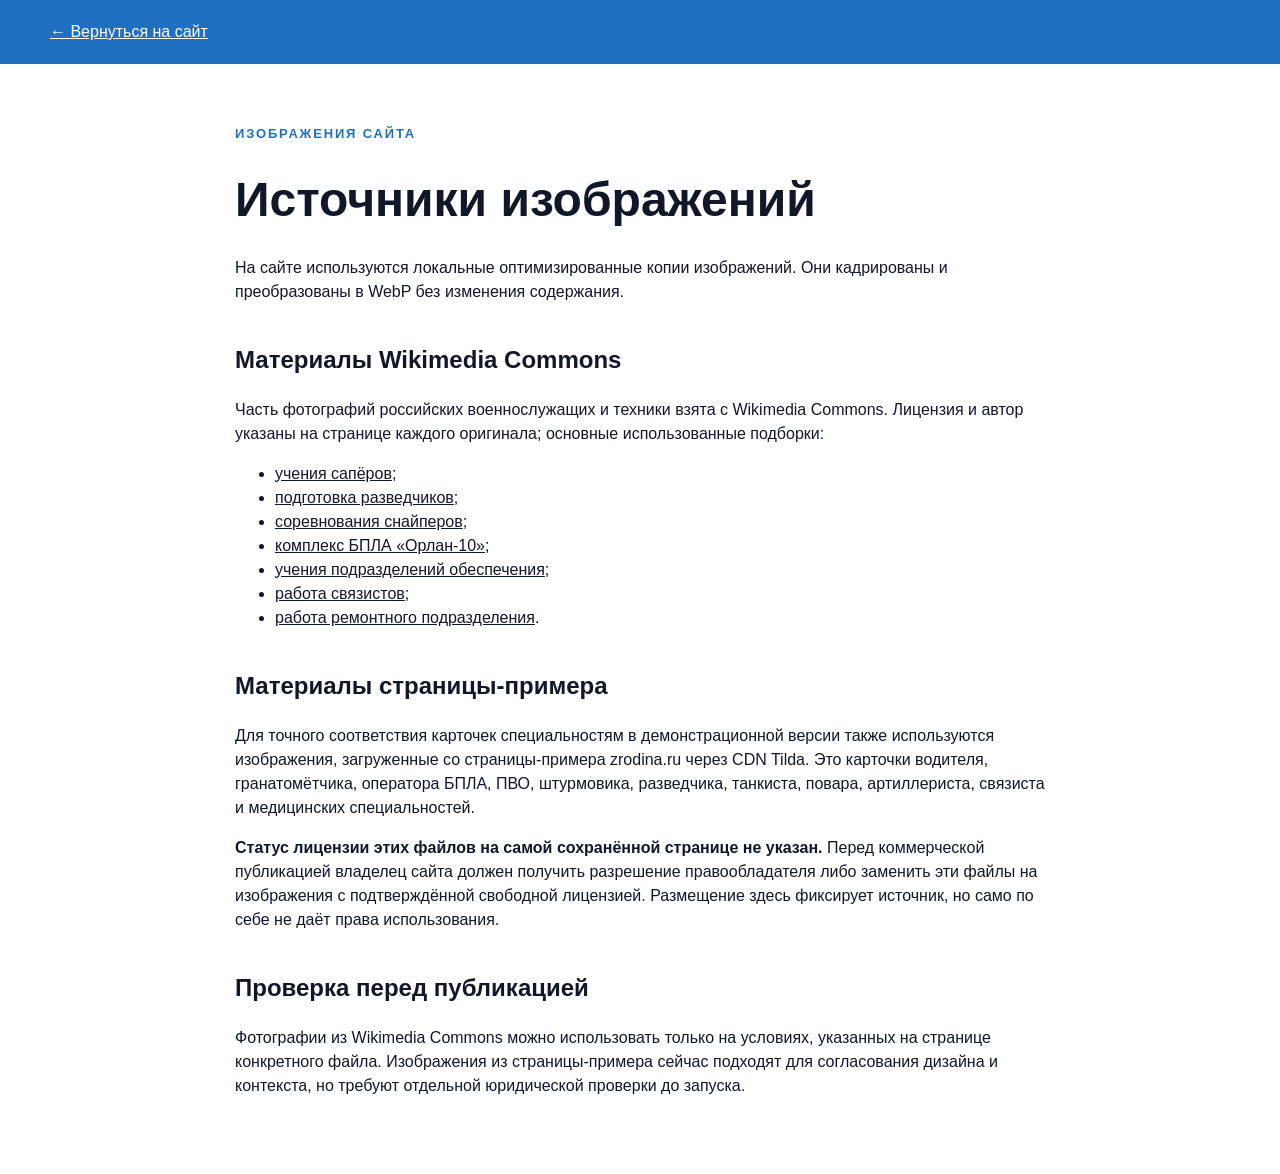
==== commit 2bf37712: "Document and polish contract service website" ====
--- a/pages/image-credits.html
+++ b/pages/image-credits.html
@@ -9,32 +9,28 @@
 <body class="legal-page">
   <header class="legal-header"><div class="container"><a href="../index.html">← Вернуться на сайт</a></div></header>
   <main class="container legal-content">
-    <p class="eyebrow">Лицензии и авторство</p>
+    <p class="eyebrow">Изображения сайта</p>
     <h1>Источники изображений</h1>
-    <p>Здесь перечислены фотографии, используемые на сайте. Все они опубликованы на Wikimedia Commons по лицензии CC BY 4.0. Изображения кадрированы, уменьшены и преобразованы в WebP; содержание снимков не изменялось.</p>
-    <p><a href="https://creativecommons.org/licenses/by/4.0/" rel="license external">CC BY 4.0</a> разрешает копирование, адаптацию и коммерческое использование при указании автора, источника, лицензии и внесённых изменений.</p>
+    <p>На сайте используются локальные оптимизированные копии изображений. Они кадрированы и преобразованы в WebP без изменения содержания.</p>
+
+    <h2>Материалы Wikimedia Commons</h2>
+    <p>Часть фотографий российских военнослужащих и техники взята с Wikimedia Commons. Лицензия и автор указаны на странице каждого оригинала; основные использованные подборки:</p>
     <ul class="credits-list">
-      <li><strong>Танковый экипаж, Москва, 2012.</strong> Карточки контрактной службы и танкиста. Автор: Vitaly V. Kuzmin. <a href="https://commons.wikimedia.org/wiki/File:Moscow_2012_Victory_Day_Parade_Rehearsal,_Tank_Crew,_Russia.jpg" rel="external">Оригинал</a>.</li>
-      <li><strong>Военнослужащие Российской армии, Ростов-на-Дону, 2014.</strong> Карточка командира отделения. Автор: Vitaly V. Kuzmin. <a href="https://commons.wikimedia.org/wiki/File:Rostov-on-Don_2014_Victory_Day_Parade_Rehearsal,_Russian_Army,_Soldiers,_Russia.jpg" rel="external">Оригинал</a>.</li>
-      <li><strong>Десантирование на полигоне Мулино, «Запад-2021».</strong> Первый экран и карточка Луганского направления. Источник: Минобороны России / Mil.ru. <a href="https://commons.wikimedia.org/wiki/File:Landing_at_the_Mulino_training_ground._Exercise_West_2021.png" rel="external">Оригинал</a>.</li>
-      <li><strong>Российские десантники перед посадкой в самолёт, «Запад-2021».</strong> Карточка разведывательной бригады. Источник: Минобороны России / Mil.ru. <a href="https://commons.wikimedia.org/wiki/File:Russian_paratroopers_before_boarding_transport_aircraft._Military_exercises_West-2021.png" rel="external">Оригинал</a>.</li>
-      <li><strong>Учения сапёров Восточного военного округа, 2016.</strong> Карточки Белгородского направления и сапёра. Источник: Минобороны России / Mil.ru. <a href="https://commons.wikimedia.org/wiki/File:SapperExercise2016-08.jpg" rel="external">Оригинал</a>.</li>
-      <li><strong>Тренировка разведчиков Западного военного округа, кадр 01.</strong> Карточка разведчика. Источник: Минобороны России / Mil.ru. <a href="https://commons.wikimedia.org/wiki/File:ReconnaissanceExercise2017-01.jpg" rel="external">Оригинал</a>.</li>
-      <li><strong>Тренировка разведчиков Западного военного округа, кадр 04.</strong> Карточка стрелка. Источник: Минобороны России / Mil.ru. <a href="https://commons.wikimedia.org/wiki/File:ReconnaissanceExercise2017-04.jpg" rel="external">Оригинал</a>.</li>
-      <li><strong>Соревнования снайперов, 2018.</strong> Карточка снайпера. Источник: Минобороны России / Mil.ru. <a href="https://commons.wikimedia.org/wiki/File:SniperFrontier2018-01.jpg" rel="external">Оригинал</a>.</li>
-      <li><strong>Комплекс БПЛА «Орлан-10».</strong> Карточка оператора БПЛА. Источник: Минобороны России / Mil.ru. <a href="https://commons.wikimedia.org/wiki/File:Orlan-10_(1).jpg" rel="external">Оригинал</a>.</li>
-      <li><strong>Женщина — военный медицинский специалист.</strong> Карточка направления и военного врача. Источник: Минобороны России / Mil.ru. <a href="https://commons.wikimedia.org/wiki/File:Women_soldiers_of_Russia_01.jpg" rel="external">Оригинал</a>.</li>
-      <li><strong>Военнослужащая за рабочим местом оператора.</strong> Используется в карточке санитара как портрет военнослужащей. Источник: Минобороны России / Mil.ru. <a href="https://commons.wikimedia.org/wiki/File:Women_soldiers_of_Russia_02.jpg" rel="external">Оригинал</a>.</li>
-      <li><strong>Женщины-военнослужащие Вооружённых сил России.</strong> Карточка медицинской сестры. Источник: Минобороны России / Mil.ru. <a href="https://commons.wikimedia.org/wiki/File:Women_soldiers_of_Russia_06.jpg" rel="external">Оригинал</a>.</li>
-      <li><strong>Военные медицинские специалисты, кадр 02.</strong> Карточка санитарного инструктора. Источник: Минобороны России / Mil.ru. <a href="https://commons.wikimedia.org/wiki/File:Presentation_of_military_physicians_(2020-12-22)_02.jpg" rel="external">Оригинал</a>.</li>
-      <li><strong>Военный медицинский специалист, кадр 06.</strong> Карточка фельдшера. Источник: Минобороны России / Mil.ru. <a href="https://commons.wikimedia.org/wiki/File:Presentation_of_military_physicians_(2020-12-22)_06.jpg" rel="external">Оригинал</a>.</li>
-      <li><strong>Самопогрузочная военная машина ЛДС-79271.</strong> Карточка механика-водителя. Источник: Минобороны России / Mil.ru. <a href="https://commons.wikimedia.org/wiki/File:LDS-79271_self-loading_vehicle.jpg" rel="external">Оригинал</a>.</li>
-      <li><strong>Связист монтирует оборудование во время учений, 2017.</strong> Карточка электрика. Источник: Минобороны России / Mil.ru. <a href="https://commons.wikimedia.org/wiki/File:SignalExerсise2017-06.jpg" rel="external">Оригинал</a>.</li>
-      <li><strong>Работа ремонтного подразделения Центрального военного округа, 2023.</strong> Два различных кадра исходного видеоматериала используются в карточках сварщика и специалиста по ремонту. Источник: Минобороны России / Mil.ru. <a href="https://commons.wikimedia.org/wiki/File:Soldiers_from_Central_Military_District_repair_unit_carry_out_the_restoration_for_a_2A65_howitzer_-_Ukraine,_February_2023.webm" rel="external">Оригинал</a>.</li>
-      <li><strong>Учения трубопроводных войск Западного военного округа, 2022.</strong> Карточка специалиста снабжения. Источник: Минобороны России / Mil.ru. <a href="https://commons.wikimedia.org/wiki/File:Servicemen_of_the_pipeline_troops_of_the_Western_Military_District_during_a_tactical_exercise.png" rel="external">Оригинал</a>.</li>
+      <li><a href="https://commons.wikimedia.org/wiki/File:SapperExercise2016-08.jpg" rel="external">учения сапёров</a>;</li>
+      <li><a href="https://commons.wikimedia.org/wiki/File:ReconnaissanceExercise2017-01.jpg" rel="external">подготовка разведчиков</a>;</li>
+      <li><a href="https://commons.wikimedia.org/wiki/File:SniperFrontier2018-01.jpg" rel="external">соревнования снайперов</a>;</li>
+      <li><a href="https://commons.wikimedia.org/wiki/File:Orlan-10_(1).jpg" rel="external">комплекс БПЛА «Орлан-10»</a>;</li>
+      <li><a href="https://commons.wikimedia.org/wiki/File:Servicemen_of_the_pipeline_troops_of_the_Western_Military_District_during_a_tactical_exercise.png" rel="external">учения подразделений обеспечения</a>;</li>
+      <li><a href="https://commons.wikimedia.org/wiki/File:SignalExer%D1%81ise2017-06.jpg" rel="external">работа связистов</a>;</li>
+      <li><a href="https://commons.wikimedia.org/wiki/File:Soldiers_from_Central_Military_District_repair_unit_carry_out_the_restoration_for_a_2A65_howitzer_-_Ukraine,_February_2023.webm" rel="external">работа ремонтного подразделения</a>.</li>
     </ul>
-    <h2>Проверка прав</h2>
-    <p>Для каждого файла проверены страница оригинала, автор или источник и лицензия. Все перечисленные изображения распространяются по CC BY 4.0; поисковые миниатюры и материалы без точной страницы оригинала не используются.</p>
+
+    <h2>Материалы страницы-примера</h2>
+    <p>Для точного соответствия карточек специальностям в демонстрационной версии также используются изображения, загруженные со страницы-примера zrodina.ru через CDN Tilda. Это карточки водителя, гранатомётчика, оператора БПЛА, ПВО, штурмовика, разведчика, танкиста, повара, артиллериста, связиста и медицинских специальностей.</p>
+    <p><strong>Статус лицензии этих файлов на самой сохранённой странице не указан.</strong> Перед коммерческой публикацией владелец сайта должен получить разрешение правообладателя либо заменить эти файлы на изображения с подтверждённой свободной лицензией. Размещение здесь фиксирует источник, но само по себе не даёт права использования.</p>
+
+    <h2>Проверка перед публикацией</h2>
+    <p>Фотографии из Wikimedia Commons можно использовать только на условиях, указанных на странице конкретного файла. Изображения из страницы-примера сейчас подходят для согласования дизайна и контекста, но требуют отдельной юридической проверки до запуска.</p>
   </main>
 </body>
 </html>
--- a/assets/css/styles.css
+++ b/assets/css/styles.css
@@ -1,80 +1,295 @@
-@import url('https://fonts.googleapis.com/css2?family=Manrope:wght@400;500;600;700;800&display=swap');
-
-:root{--blue:#176bc1;--blue-dark:#094a87;--navy:#082f55;--accent:#ff0a4f;--ink:#111827;--muted:#667085;--soft:#f2f6fa;--white:#fff;--radius:28px;--shadow:0 20px 60px rgba(9,47,85,.12);--container:1180px}
-*{box-sizing:border-box}html{scroll-behavior:smooth;scroll-padding-top:100px}body{margin:0;font-family:"Manrope",Arial,sans-serif;color:var(--ink);background:#fff;line-height:1.55}body.modal-open{overflow:hidden}a{color:inherit}button,input{font:inherit}.container{width:min(var(--container),calc(100% - 40px));margin-inline:auto}.skip-link{position:fixed;left:16px;top:-80px;background:#fff;padding:12px 18px;z-index:1000;border-radius:12px}.skip-link:focus{top:16px}.eyebrow{margin:0 0 12px;color:var(--blue);font-size:13px;font-weight:800;letter-spacing:.13em;text-transform:uppercase}.eyebrow.light{color:#b8dcff}.section{padding:105px 0}.section-soft{background:var(--soft)}.section-heading{max-width:720px;margin-bottom:48px}.section-heading.centered{text-align:center;margin-inline:auto}.section-heading h2{font-size:clamp(34px,5vw,60px);line-height:1.05;letter-spacing:-.045em;margin:0 0 18px}.section-heading p:last-child{font-size:18px;color:var(--muted);margin-bottom:0}.button{display:inline-flex;align-items:center;justify-content:center;min-height:46px;padding:0 24px;border:0;border-radius:999px;font-weight:800;text-decoration:none;cursor:pointer;transition:.2s ease}.button:hover{transform:translateY(-2px)}.button-primary{background:var(--blue);color:#fff}.button-accent{background:var(--accent);color:#fff}.button-light{background:#fff;color:var(--blue)}.button-outline{color:#fff;border:1px solid rgba(255,255,255,.75);background:transparent}.button-large{min-height:58px;padding-inline:32px}
-.site-header{position:fixed;top:0;left:0;width:100%;z-index:100;background:transparent;padding-top:12px}.header-shell{height:72px;background:var(--blue);border-radius:0 0 22px 22px;padding:0 24px;display:flex;align-items:center;gap:30px;box-shadow:0 12px 30px rgba(9,60,110,.18)}.brand{display:flex;align-items:center;gap:10px;color:#fff;text-decoration:none;flex:none}.brand-mark{width:42px;height:48px;display:grid;place-items:center;background:#fff;color:var(--blue);font-size:28px;font-weight:900;clip-path:polygon(0 0,100% 0,78% 100%,18% 100%)}.brand-name{font-size:14px;line-height:1.05;font-weight:800}.main-nav{display:flex;gap:26px;margin-left:auto}.main-nav a{color:#fff;text-decoration:none;font-size:14px;font-weight:700}.main-nav a:hover{text-decoration:underline;text-underline-offset:5px}.header-actions{display:flex;gap:10px}.header-actions .button{font-size:12px;min-height:42px;padding-inline:18px}.menu-toggle{display:none;background:none;border:0;padding:8px}.menu-toggle span{display:block;width:25px;height:2px;background:#fff;margin:5px}
-.hero{position:relative;min-height:940px;padding:155px 0 65px;overflow:hidden;background:linear-gradient(115deg,#dce9f3 0%,#edf4f8 52%,#9fb6c7 100%)}.hero:after{content:"";position:absolute;inset:0;background:linear-gradient(90deg,rgba(255,255,255,.45),transparent 55%),linear-gradient(0deg,rgba(3,34,61,.25),transparent 40%);pointer-events:none}.hero-content{position:relative;z-index:2;height:720px;display:flex;flex-direction:column;justify-content:space-between}.hero-copy{max-width:690px}.hero h1{margin:0 0 25px;font-size:clamp(62px,7.3vw,108px);line-height:.9;letter-spacing:-.065em}.hero-lead{max-width:560px;font-size:19px;margin:0 0 30px;color:#334155}.hero-art{position:absolute;z-index:1;right:-5%;top:70px;width:59%;height:88%;border-radius:45% 0 0 0;background:linear-gradient(150deg,rgba(23,107,193,.15),rgba(8,47,85,.85)),radial-gradient(circle at 30% 20%,#d8e5ee 0 18%,transparent 19%),#607d91;clip-path:polygon(25% 0,100% 0,100% 100%,0 100%,12% 55%)}.hero-grid{position:absolute;inset:0;background-image:linear-gradient(rgba(255,255,255,.09) 1px,transparent 1px),linear-gradient(90deg,rgba(255,255,255,.09) 1px,transparent 1px);background-size:48px 48px;mask-image:linear-gradient(to bottom,transparent,#000)}.hero-shield{position:absolute;right:17%;top:23%;font-size:280px;font-weight:900;color:rgba(255,255,255,.12);transform:rotate(-9deg)}.hero-benefits{display:grid;grid-template-columns:repeat(3,1fr);gap:20px;max-width:1060px}.benefit-card{padding:24px;border-radius:22px;background:rgba(255,255,255,.93);box-shadow:var(--shadow);backdrop-filter:blur(8px)}.benefit-card strong{display:table;background:var(--accent);color:#fff;border-radius:13px;padding:8px 13px;margin-bottom:14px;font-size:24px}.benefit-card span{font-weight:600;color:#344054}
-.feature-grid{display:grid;grid-template-columns:1fr 1fr;gap:28px}.feature-card{overflow:hidden;border-radius:var(--radius);background:#fff;box-shadow:var(--shadow);border:1px solid #e7edf2}.media-placeholder{height:330px;display:flex;align-items:flex-end;padding:25px;background-size:cover;color:#fff;font-size:14px;font-weight:800;letter-spacing:.12em;text-transform:uppercase}.media-front{background:linear-gradient(145deg,rgba(4,30,53,.1),rgba(4,30,53,.9)),linear-gradient(35deg,#7e8b77,#c7d2c0)}.media-rear{background:linear-gradient(145deg,rgba(4,30,53,.1),rgba(4,30,53,.9)),linear-gradient(35deg,#5c7167,#b9c9bf)}.feature-body{padding:28px}.feature-body h3{font-size:27px;margin:0 0 10px}.feature-body p{color:var(--muted);margin:0 0 18px}.text-link{color:var(--blue);font-weight:800;text-decoration:none}.terms-grid{display:grid;grid-template-columns:repeat(3,1fr);gap:8px;margin-top:70px}.terms-grid article{min-height:390px;padding:36px 32px;background:var(--blue);color:#fff;border-radius:30px}.term-icon{display:grid;place-items:center;width:52px;height:52px;border-radius:15px;background:rgba(255,255,255,.16);font-size:24px;font-weight:800}.terms-grid h3{font-size:34px;margin:24px 0 20px}.terms-grid ul{padding-left:20px}.terms-grid li{margin:14px 0}.legal-note{font-size:12px;color:var(--muted);max-width:850px;margin:20px auto 0;text-align:center}
-.direction-grid{display:grid;grid-template-columns:repeat(6,1fr);gap:22px}.direction-card{grid-column:span 2;background:#fff;border-radius:25px;padding:12px 12px 24px;border:1px solid #dce6ef}.direction-card:nth-child(4){grid-column:2/span 2}.direction-visual{height:250px;border-radius:18px;position:relative;overflow:hidden;background:linear-gradient(145deg,#9fb3a6,#294a42)}.direction-visual:after{content:"";position:absolute;width:200px;height:200px;border:1px solid rgba(255,255,255,.45);border-radius:50%;right:-45px;bottom:-70px}.direction-visual span{position:absolute;left:18px;bottom:12px;color:rgba(255,255,255,.75);font-size:52px;font-weight:800}.visual-women{background:linear-gradient(145deg,#bdd4d5,#3b6872)}.visual-region{background:linear-gradient(145deg,#d4c1a8,#6b5641)}.visual-border{background:linear-gradient(145deg,#acc6a3,#405d36)}.visual-brigade{background:linear-gradient(145deg,#9aa7ad,#394753)}.direction-card h3{font-size:20px;margin:19px 10px 8px}.direction-card p{color:var(--muted);font-size:14px;margin:0 10px 18px}.direction-card a{display:inline-flex;margin-left:10px;background:var(--blue);color:#fff;border-radius:99px;padding:9px 18px;text-decoration:none;font-size:13px;font-weight:800}
-.eligibility-grid{display:grid;grid-template-columns:.85fr 1.15fr;gap:90px}.eligibility-title h2{font-size:clamp(44px,6vw,78px);line-height:1;letter-spacing:-.05em;margin:0 0 40px}.age-badge{display:flex;align-items:baseline;gap:12px;color:var(--accent)}.age-badge strong{font-size:76px;line-height:1}.age-badge span{font-size:24px;font-weight:800}.check-list{list-style:none;padding:0;margin:0}.check-list li{position:relative;padding:18px 0 18px 42px;border-bottom:1px solid #e3e8ee;font-size:17px;font-weight:600}.check-list li:before{content:"✓";position:absolute;left:0;top:16px;width:25px;height:25px;display:grid;place-items:center;border-radius:50%;background:#e3f1ff;color:var(--blue)}.contract-term{background:var(--navy);color:#fff;margin-top:30px;padding:28px;border-radius:24px}.contract-term span{display:block;color:#a7c7e4}.contract-term strong{display:block;font-size:42px}.contract-term p{margin-bottom:0;color:#ccdae7}
-.process{padding-top:40px}.steps{counter-reset:steps;display:grid;grid-template-columns:repeat(4,1fr);gap:0;list-style:none;padding:0;margin:65px 0 0}.steps li{position:relative;text-align:center;padding:0 22px}.steps li:not(:last-child):after{content:"";position:absolute;left:62%;top:24px;width:76%;border-top:2px dashed #b7cadb}.step-number{position:absolute;z-index:2;top:0;left:50%;transform:translateX(-50%);width:48px;height:48px;border-radius:50%;display:grid;place-items:center;background:var(--blue);color:#fff;font-weight:800}.step-icon{font-size:40px;margin:75px 0 15px}.steps h3{font-size:20px;margin:0 0 10px}.steps p{font-size:14px;color:var(--muted)}
-.contract-sample{padding:45px 0;background:linear-gradient(90deg,var(--accent),#e00040)}.contract-strip{display:grid;grid-template-columns:auto 1fr auto;align-items:center;gap:30px;color:#fff}.document-icon{width:115px;height:115px;display:grid;place-items:center;border-radius:50%;background:#fff;color:var(--ink);font-size:62px}.contract-strip span{font-size:13px;text-transform:uppercase;letter-spacing:.12em}.contract-strip h2{font-size:36px;margin:4px 0}
-.vacancies-heading{max-width:none;display:flex;justify-content:space-between;align-items:end}.vacancy-tabs{display:flex;gap:8px;flex-wrap:wrap}.vacancy-tabs button{border:0;border-radius:99px;padding:10px 17px;cursor:pointer}.vacancy-tabs button.active{background:var(--blue);color:#fff}.vacancy-group{padding:65px 0;border-top:1px solid #e1e7ed}.vacancy-group-copy{max-width:780px;margin-bottom:32px}.vacancy-group-copy h3{font-size:38px;margin:0 0 12px}.vacancy-group-copy p:last-child{color:var(--muted)}.job-grid{display:grid;grid-template-columns:repeat(4,1fr);gap:18px}.job-card{border:1px solid #dfe7ee;border-radius:22px;overflow:hidden;background:#fff;padding-bottom:18px;text-align:center}.job-image{height:215px;display:grid;place-items:center;background:linear-gradient(150deg,#a7b7b0,#394d45);position:relative;overflow:hidden}.job-image:after{content:"";position:absolute;width:180px;height:180px;border:35px solid rgba(255,255,255,.09);border-radius:50%}.job-image span{position:relative;z-index:2;color:rgba(255,255,255,.85);font-size:45px;font-weight:800}.job-drone,.job-electric{background:linear-gradient(150deg,#b9c7ce,#3c5260)}.job-engineer,.job-welder{background:linear-gradient(150deg,#c0aa89,#5b4934)}.job-sniper,.job-scout{background:linear-gradient(150deg,#9dab8e,#32412c)}.job-tank,.job-mechanic{background:linear-gradient(150deg,#8d9893,#283630)}.job-command,.job-supply{background:linear-gradient(150deg,#a4a8b1,#363b47)}.job-doctor,.job-nurse{background:linear-gradient(150deg,#b9d6d7,#4f7880)}.job-paramedic,.job-orderly,.job-instructor{background:linear-gradient(150deg,#b9c8ad,#526247)}.job-card h4{min-height:48px;margin:17px 10px 8px;font-size:15px}.job-card button{border:0;border-radius:99px;background:var(--blue);color:#fff;font-size:12px;font-weight:800;padding:8px 15px;cursor:pointer}.job-card[hidden],.vacancy-group[hidden]{display:none}
-.faq-layout{display:grid;grid-template-columns:.72fr 1.28fr;gap:80px}.accordion details{border-bottom:1px solid #cfd9e2}.accordion summary{position:relative;list-style:none;padding:24px 45px 24px 0;font-weight:700;cursor:pointer}.accordion summary::-webkit-details-marker{display:none}.accordion summary:after{content:"+";position:absolute;right:8px;font-size:24px;color:var(--blue)}.accordion details[open] summary:after{content:"−"}.accordion details div{color:var(--muted);padding:0 50px 20px 0}
-.application{background:var(--blue);color:#fff;padding:95px 0}.application-shell{display:grid;grid-template-columns:.8fr 1.2fr;gap:90px}.application-copy h2{font-size:clamp(45px,6vw,76px);line-height:.95;letter-spacing:-.05em;margin:0 0 24px}.application-copy>p{color:#d6e9fa}.application-age{margin-top:40px;display:flex;align-items:center;gap:18px}.application-age strong{font-size:42px;color:#fff;background:var(--accent);border-radius:50%;width:130px;height:130px;display:grid;place-items:center}.application-age span{max-width:170px;font-size:14px}.application-form,.modal form{display:grid;gap:19px}.application-form label,.modal form>label{display:grid;gap:7px;font-size:13px;font-weight:700}.application-form input,.modal input{width:100%;height:55px;border:2px solid transparent;border-radius:14px;padding:0 16px;background:#fff;color:var(--ink);outline:none}.application-form input:focus,.modal input:focus{border-color:#8ac4ff;box-shadow:0 0 0 4px rgba(255,255,255,.15)}.form-row{display:grid;grid-template-columns:1fr 1.4fr;gap:18px}.checkbox{display:flex!important;grid-template-columns:none!important;align-items:flex-start;gap:10px!important;font-size:12px!important;font-weight:500!important}.checkbox input{width:18px!important;height:18px!important;flex:none;margin-top:1px}.form-status{min-height:22px;margin:0;font-size:13px}.form-status.error{color:#ffe0e8}.form-status.success{color:#dfffe9}
-.site-footer{background:var(--navy);color:#fff;padding:65px 0 25px}.footer-grid{display:grid;grid-template-columns:1fr .6fr 1fr;gap:70px}.footer-brand{font-size:48px;font-weight:800;line-height:.9;text-decoration:none}.footer-grid p{color:#b8c8d6;font-size:13px}.footer-grid nav{display:grid;align-content:start;gap:12px}.footer-grid nav a{text-decoration:none}.footer-contact{text-align:right}.footer-bottom{display:flex;gap:24px;flex-wrap:wrap;padding-top:25px;margin-top:45px;border-top:1px solid rgba(255,255,255,.15);font-size:12px;color:#a9bdce}.footer-bottom span{margin-right:auto}
-.modal[hidden]{display:none}.modal{position:fixed;inset:0;z-index:500;display:grid;place-items:center;padding:20px}.modal-backdrop{position:absolute;inset:0;background:rgba(4,22,38,.74);backdrop-filter:blur(5px)}.modal-card{position:relative;width:min(520px,100%);max-height:90vh;overflow:auto;border-radius:27px;background:#fff;padding:40px;box-shadow:0 30px 100px rgba(0,0,0,.35)}.modal-card h2{font-size:35px;margin:0 0 10px}.modal-card>p:not(.eyebrow){color:var(--muted)}.modal-close{position:absolute;right:18px;top:14px;border:0;background:none;font-size:32px;cursor:pointer}.modal .checkbox{color:var(--muted)}
-.legal-page{background:var(--soft);min-height:100vh}.legal-header{padding:25px 0}.legal-header a{color:var(--blue);font-weight:800;text-decoration:none}.legal-content{background:#fff;border-radius:25px;padding:55px;margin-bottom:70px;box-shadow:var(--shadow)}.legal-content h1{font-size:45px;line-height:1.05}.legal-content h2{margin-top:35px}.legal-content p,.legal-content li{color:#475467}
-@media(max-width:1000px){.header-actions .button-outline{display:none}.main-nav{gap:18px}.hero{min-height:920px}.hero-art{width:70%;opacity:.7}.direction-grid{grid-template-columns:repeat(2,1fr)}.direction-card,.direction-card:nth-child(4){grid-column:auto}.direction-card:last-child{grid-column:1/-1;width:calc(50% - 11px)}.steps{grid-template-columns:1fr 1fr;gap:45px 0}.steps li:nth-child(2):after{display:none}.job-grid{grid-template-columns:repeat(3,1fr)}.faq-layout,.application-shell{gap:45px}.footer-grid{gap:35px}}
-@media(max-width:760px){html{scroll-padding-top:80px}.container{width:min(100% - 28px,var(--container))}.section{padding:72px 0}.section-heading{margin-bottom:34px}.section-heading h2{font-size:38px}.site-header{padding:0}.header-shell{width:100%;height:66px;border-radius:0;padding-inline:15px}.brand-mark{width:35px;height:40px;font-size:22px}.brand-name{font-size:12px}.menu-toggle{display:block;margin-left:auto}.main-nav{display:none;position:absolute;left:0;right:0;top:65px;background:var(--blue);padding:14px 20px 24px;flex-direction:column;border-radius:0 0 20px 20px}.main-nav.open{display:flex}.main-nav a{font-size:17px;padding:7px}.header-actions{display:none}.hero{padding-top:105px;min-height:980px}.hero-content{height:auto}.hero h1{font-size:54px}.hero-lead{font-size:16px}.hero-art{right:-42%;top:260px;width:125%;height:720px;opacity:.7}.hero-benefits{grid-template-columns:1fr;margin-top:270px;gap:10px}.benefit-card{padding:16px 18px;display:grid;grid-template-columns:auto 1fr;align-items:center;gap:12px}.benefit-card strong{margin:0;font-size:17px}.benefit-card span{font-size:13px}.feature-grid,.terms-grid,.eligibility-grid,.faq-layout,.application-shell,.footer-grid{grid-template-columns:1fr}.media-placeholder{height:240px}.terms-grid{margin-top:40px}.terms-grid article{min-height:auto;padding:28px}.direction-grid{grid-template-columns:1fr}.direction-card:last-child{grid-column:auto;width:auto}.direction-visual{height:220px}.eligibility-grid{gap:35px}.eligibility-title h2{font-size:48px}.age-badge strong{font-size:58px}.steps{grid-template-columns:1fr}.steps li{padding:0 10px 35px 85px;text-align:left}.steps li:not(:last-child):after{left:24px;top:45px;width:0;height:calc(100% - 40px);border-top:0;border-left:2px dashed #b7cadb}.step-number{left:24px;transform:translateX(0)}.step-icon{margin:0 0 10px;font-size:31px}.contract-strip{grid-template-columns:auto 1fr}.contract-strip .button{grid-column:1/-1}.document-icon{width:75px;height:75px;font-size:38px}.contract-strip h2{font-size:25px}.vacancies-heading{display:block}.vacancy-tabs{margin-top:24px}.vacancy-group{padding:45px 0}.vacancy-group-copy h3{font-size:30px}.job-grid{grid-template-columns:1fr 1fr;gap:10px}.job-image{height:160px}.job-card h4{font-size:12px}.application-shell{gap:45px}.application-age strong{width:100px;height:100px;font-size:30px}.form-row{grid-template-columns:1fr}.footer-contact{text-align:left}.footer-bottom span{width:100%}.modal-card{padding:32px 22px}.legal-content{padding:28px 20px}.legal-content h1{font-size:34px}}
-@media(max-width:390px){.hero h1{font-size:46px}.hero-benefits{margin-top:250px}.benefit-card{grid-template-columns:1fr}.job-image{height:145px}.vacancy-tabs button{font-size:12px;padding:8px 11px}}
-@media(prefers-reduced-motion:reduce){html{scroll-behavior:auto}*,*:before,*:after{transition:none!important}}
-
-/* Mobile width guards: grid items must be allowed to shrink inside the viewport. */
-html,body{max-width:100%;overflow-x:hidden}.container,.hero-copy,.hero-benefits,.benefit-card,.benefit-card span{min-width:0}.hero-benefits{grid-template-columns:repeat(3,minmax(0,1fr))}
-@media(max-width:760px){.container{width:calc(100% - 28px);max-width:100%}.header-shell{width:100%;max-width:none}.menu-toggle{flex:none}.hero-copy{width:100%}.hero h1{overflow-wrap:anywhere}.hero-benefits{width:100%;grid-template-columns:minmax(0,1fr)}.benefit-card{width:100%;grid-template-columns:auto minmax(0,1fr)}.benefit-card strong{white-space:nowrap}.benefit-card span{overflow-wrap:anywhere}.feature-grid,.terms-grid,.eligibility-grid,.faq-layout,.application-shell,.footer-grid,.direction-grid,.form-row{grid-template-columns:minmax(0,1fr)}.job-grid{grid-template-columns:repeat(2,minmax(0,1fr))}.contract-strip{grid-template-columns:auto minmax(0,1fr)}}
-@media(max-width:760px){.menu-toggle{position:absolute;right:15px;top:13px;z-index:2}.hero-content,.hero-copy,.hero-benefits,.benefit-card{width:calc(100vw - 28px)!important;max-width:calc(100vw - 28px)!important}.hero-lead{width:100%;max-width:100%;overflow-wrap:anywhere}.benefit-card{overflow:hidden}.benefit-card span{white-space:normal;word-break:break-word}}
-
-/* Header and hero refinements after visual review. */
-.site-header{padding-top:0}.header-shell{height:68px;border-radius:0 0 20px 20px}.main-nav{align-items:center}.nav-dropdown{position:relative}.nav-dropdown-toggle{display:flex;align-items:center;gap:5px;padding:0;border:0;background:transparent;color:#fff;font-size:14px;font-weight:700;cursor:pointer}.nav-dropdown-toggle span{font-size:16px;transition:transform .2s}.nav-dropdown:hover .nav-dropdown-toggle span,.nav-dropdown:focus-within .nav-dropdown-toggle span{transform:rotate(180deg)}.nav-dropdown-menu{position:absolute;left:50%;top:calc(100% + 18px);width:205px;padding:9px;border-radius:16px;background:#fff;box-shadow:0 18px 45px rgba(8,47,85,.22);opacity:0;visibility:hidden;transform:translate(-50%,-7px);transition:.2s;pointer-events:none}.nav-dropdown-menu:before{content:"";position:absolute;left:0;right:0;top:-20px;height:20px}.nav-dropdown:hover .nav-dropdown-menu,.nav-dropdown:focus-within .nav-dropdown-menu,.nav-dropdown.open .nav-dropdown-menu{opacity:1;visibility:visible;transform:translate(-50%,0);pointer-events:auto}.nav-dropdown-menu a{display:block;padding:10px 12px;border-radius:10px;color:var(--ink);font-size:13px}.nav-dropdown-menu a:hover{background:var(--soft);text-decoration:none}.hero{min-height:870px;padding-top:130px}.hero-content{height:680px}.hero-copy{max-width:800px}.hero h1{max-width:800px;font-size:clamp(62px,6.5vw,90px);line-height:.92}.hero h1 span{display:block;white-space:nowrap}.hero-art{right:0;top:68px;width:51%;height:calc(100% - 68px);border-radius:0;clip-path:none}.hero-art:before{content:"";position:absolute;z-index:2;inset:0;background:linear-gradient(90deg,rgba(220,233,243,.55),transparent 25%)}
-@media(max-width:760px){.header-shell{height:66px}.main-nav{align-items:stretch}.nav-dropdown-toggle{width:100%;justify-content:space-between;padding:7px;color:#fff;font-size:17px}.nav-dropdown-menu{position:static;width:auto;margin:3px 0 4px 12px;padding:3px 0 3px 12px;border-left:1px solid rgba(255,255,255,.35);border-radius:0;background:transparent;box-shadow:none;opacity:1;visibility:visible;transform:none;pointer-events:auto}.nav-dropdown-menu:before{display:none}.nav-dropdown-menu a{padding:7px;color:#dceeff;font-size:14px}.nav-dropdown-menu a:hover{background:rgba(255,255,255,.08)}.hero{min-height:920px;padding-top:104px}.hero-content{height:auto}.hero h1{font-size:clamp(40px,11.5vw,54px);line-height:.94;letter-spacing:-.06em}.hero h1 span{white-space:nowrap}.hero-art{top:260px;right:0;width:70%;height:660px;opacity:.72}.hero-benefits{margin-top:250px}}
-
-/* Inner pages. */
-.inner-page{padding-top:68px}.inner-header{padding:90px 0 70px;background:linear-gradient(130deg,#e9f3fa,#d8e7f1)}.breadcrumbs{display:flex;gap:9px;flex-wrap:wrap;margin-bottom:25px;color:var(--muted);font-size:13px}.breadcrumbs a{color:var(--blue);text-decoration:none}.inner-header h1{max-width:900px;margin:0 0 20px;font-size:clamp(46px,7vw,82px);line-height:.95;letter-spacing:-.055em}.inner-header p{max-width:780px;margin:0;color:#475467;font-size:18px}.inner-content{padding:80px 0 100px}.content-layout{display:grid;grid-template-columns:minmax(0,1.25fr) minmax(260px,.75fr);gap:55px}.prose h2{margin:45px 0 16px;font-size:34px;line-height:1.1}.prose h2:first-child{margin-top:0}.prose p,.prose li{color:#475467}.prose li{margin:9px 0}.info-panel{align-self:start;position:sticky;top:95px;padding:28px;border-radius:24px;background:var(--blue);color:#fff}.info-panel h2{margin:0 0 14px;font-size:27px}.info-panel p{color:#d9ebfb}.category-links{display:grid;grid-template-columns:repeat(3,minmax(0,1fr));gap:18px}.category-link{min-height:250px;padding:27px;border-radius:26px;display:flex;flex-direction:column;justify-content:flex-end;color:#fff;text-decoration:none;background:linear-gradient(150deg,#748c80,#173d34);box-shadow:var(--shadow)}.category-link:nth-child(2){background:linear-gradient(150deg,#8198a4,#234452)}.category-link:nth-child(3){background:linear-gradient(150deg,#a3bcb9,#38676b)}.category-link span{font-size:12px;text-transform:uppercase;letter-spacing:.1em}.category-link strong{font-size:28px;line-height:1.05;margin-top:8px}.inner-jobs{margin-top:60px}.inner-cta{padding:55px 0;background:var(--blue);color:#fff}.inner-cta .container{display:flex;align-items:center;justify-content:space-between;gap:30px}.inner-cta h2{margin:0;font-size:35px}.inner-cta p{margin:7px 0 0;color:#d5e9fa}.simple-footer{padding:25px 0;background:var(--navy);color:#b7cad9;font-size:12px}.simple-footer .container{display:flex;justify-content:space-between;gap:20px}.simple-footer a{color:#fff}
-@media(max-width:760px){.inner-page{padding-top:66px}.inner-header{padding:55px 0}.inner-header h1{font-size:45px}.content-layout{grid-template-columns:1fr}.info-panel{position:static}.category-links{grid-template-columns:1fr}.category-link{min-height:190px}.inner-cta .container{align-items:flex-start;flex-direction:column}.simple-footer .container{flex-direction:column}.inner-content{padding:60px 0}}
-
-/* Detailed vacancy page */
-.vacancy-detail{padding-top:68px}.vacancy-hero{padding:78px 0 70px;background:linear-gradient(125deg,#edf5fa 0 62%,#dceaf3 62% 100%)}.vacancy-hero-grid{display:grid;grid-template-columns:minmax(0,1.15fr) minmax(300px,.85fr);gap:70px;align-items:end}.vacancy-hero h1{max-width:800px;margin:0 0 22px;font-size:clamp(54px,7vw,92px);line-height:.92;letter-spacing:-.06em}.vacancy-summary{max-width:760px;margin:0 0 30px;color:#475467;font-size:19px}.vacancy-facts{display:grid;gap:10px}.vacancy-facts article{padding:22px 24px;border:1px solid #d5e2eb;border-radius:18px;background:rgba(255,255,255,.82)}.vacancy-facts span{display:block;color:var(--muted);font-size:12px;text-transform:uppercase;letter-spacing:.1em}.vacancy-facts strong{display:block;margin-top:5px;font-size:22px}.vacancy-detail-body{padding:85px 0 105px}.vacancy-detail-layout{display:grid;grid-template-columns:minmax(0,1fr) 330px;gap:80px}.vacancy-article>section{padding:0 0 65px}.vacancy-article>section+section{padding-top:65px;border-top:1px solid #dfe7ee}.vacancy-article h2{margin:0 0 22px;font-size:clamp(34px,4vw,52px);line-height:1.02;letter-spacing:-.045em}.vacancy-article p,.vacancy-article li{color:#475467;font-size:16px}.vacancy-article ul{display:grid;grid-template-columns:1fr 1fr;gap:12px;margin:25px 0 0;padding:0;list-style:none}.vacancy-article ul li{position:relative;padding:18px 18px 18px 48px;border-radius:16px;background:var(--soft)}.vacancy-article ul li:before{content:"✓";position:absolute;left:18px;top:18px;color:var(--blue);font-weight:900}.detail-note{margin-top:24px;padding:22px 24px;border-left:4px solid var(--blue);border-radius:0 16px 16px 0;background:#edf6ff;color:#29445d}.detail-steps{display:grid;grid-template-columns:1fr 1fr;gap:12px;counter-reset:detail-step;padding:0;list-style:none}.detail-steps li{counter-increment:detail-step;display:grid;grid-template-columns:42px 1fr;padding:20px;border:1px solid #dce6ee;border-radius:18px}.detail-steps li:before{content:counter(detail-step);grid-row:1/3;width:32px;height:32px;display:grid;place-items:center;border-radius:50%;background:var(--blue);color:#fff;font-weight:800}.detail-steps strong,.detail-steps span{grid-column:2}.detail-steps span{color:var(--muted);font-size:13px}.vacancy-sidebar{align-self:start;position:sticky;top:95px}.vacancy-side-card{padding:30px;border-radius:24px;background:var(--navy);color:#fff}.vacancy-side-card h2{margin:0 0 14px;font-size:28px;line-height:1.08}.vacancy-side-card p:not(.eyebrow){color:#c5d9e8;font-size:14px}.vacancy-back{display:inline-flex;margin:20px 8px;color:var(--blue);font-weight:800;text-decoration:none}
-@media(max-width:850px){.vacancy-hero-grid,.vacancy-detail-layout{grid-template-columns:1fr;gap:38px}.vacancy-hero{padding:55px 0}.vacancy-hero h1{font-size:52px}.vacancy-facts{grid-template-columns:repeat(3,minmax(0,1fr))}.vacancy-detail-body{padding:60px 0}.vacancy-sidebar{position:static}.vacancy-article ul,.detail-steps{grid-template-columns:1fr}}
-@media(max-width:560px){.vacancy-facts{grid-template-columns:1fr}.vacancy-facts article{padding:16px 18px}.vacancy-hero h1{font-size:44px}.vacancy-summary{font-size:16px}.vacancy-article>section{padding-bottom:45px}.vacancy-article>section+section{padding-top:45px}}
-
-/* Mobile navigation, typography and dialogs. */
-.nav-dropdown-toggle span{width:8px;height:8px;border-right:2px solid currentColor;border-bottom:2px solid currentColor;font-size:0;transform:rotate(45deg);transform-origin:center}.nav-dropdown:hover .nav-dropdown-toggle span,.nav-dropdown:focus-within .nav-dropdown-toggle span,.nav-dropdown.open .nav-dropdown-toggle span{transform:rotate(225deg)}
-@media(max-width:760px){body{font-size:15px}.header-shell{border-radius:0}.main-nav{gap:2px;padding:9px 20px 16px;border-radius:0 0 18px 18px;box-shadow:0 14px 25px rgba(8,47,85,.18)}.main-nav>a,.nav-dropdown-toggle{padding:9px 7px;font-size:16px;line-height:1.25}.nav-dropdown-toggle span{margin-right:4px}.nav-dropdown-menu{display:none;margin:0 0 3px 10px;padding:1px 0 1px 12px}.nav-dropdown.open .nav-dropdown-menu{display:block}.nav-dropdown-menu a{padding:6px 10px;font-size:13px;line-height:1.3}.section-heading h2,.vacancy-group-copy h3,.eligibility-title h2,.application-copy h2,.inner-header h1{text-wrap:balance}.section-heading p:last-child,.vacancy-group-copy p,.feature-body p,.direction-card p,.steps p,.application-copy p,.inner-header p,.prose p{line-height:1.55;overflow-wrap:normal;word-break:normal}.steps{gap:0}.steps li{min-height:0;margin:0;padding:0 4px 48px 72px}.steps li:not(:last-child):after{left:23px;height:calc(100% - 30px)}.step-number{left:0;width:46px;height:46px}.step-icon{margin:2px 0 10px;font-size:29px;line-height:1}.steps h3{margin:0 0 10px;font-size:20px;line-height:1.25;text-wrap:balance}.steps p{margin:0;max-width:360px;font-size:14px;color:#5d6b7f}.modal{padding:18px}.modal-card{width:min(400px,calc(100vw - 36px));max-height:calc(100dvh - 36px);padding:30px 22px 24px;border:1px solid rgba(255,255,255,.55);border-radius:22px;overflow-x:hidden}.modal-card h2{padding-right:25px;font-size:29px;line-height:1.1;text-wrap:balance}.modal-close{right:13px;top:9px;width:38px;height:38px;border-radius:50%;background:var(--soft);font-size:26px;line-height:1}.modal-card .button{width:100%}.modal input{min-width:0}}
-
-/* Verified freely licensed photos; full attribution is on image-credits.html. */
-.hero-art{background-image:linear-gradient(90deg,rgba(26,65,91,.2),rgba(8,47,85,.1)),url('../images/photos/tank-crew.webp');background-size:cover;background-position:center}.hero-grid,.hero-shield{display:none}.media-front{background-image:linear-gradient(0deg,rgba(4,30,53,.8),rgba(4,30,53,.05)),url('../images/photos/soldiers.webp');background-position:center}.media-rear{background-image:linear-gradient(0deg,rgba(4,30,53,.82),rgba(4,30,53,.08)),url('../images/photos/rear.webp');background-position:center}.visual-contract{background-image:linear-gradient(0deg,rgba(4,30,53,.45),transparent),url('../images/photos/tank-crew.webp');background-size:cover;background-position:center}.visual-region{background-image:linear-gradient(0deg,rgba(4,30,53,.45),transparent),url('../images/photos/direction-region.webp');background-size:cover;background-position:center}.visual-border,.visual-brigade{background-image:linear-gradient(0deg,rgba(4,30,53,.5),transparent),url('../images/photos/soldiers.webp');background-size:cover;background-position:center}.job-tank,.job-command{background-image:url('../images/photos/tank-crew.webp');background-size:cover;background-position:center}.job-driver,.job-shooter,.job-scout,.job-sniper{background-image:url('../images/photos/soldiers.webp');background-size:cover;background-position:center}.job-mechanic,.job-supply{background-image:url('../images/photos/rear.webp');background-size:cover;background-position:center}.job-image:has(+ h4){background-color:#52645a}.job-image[class*="job-"] span{display:none}
-.credits-list{display:grid;gap:18px;padding:0;list-style:none}.credits-list li{padding:22px;border:1px solid #dce5ed;border-radius:18px}.credits-list strong{display:block;margin-bottom:6px}.credits-list a{color:var(--blue)}
-.job-image span{display:block!important}.job-tank span,.job-command span,.job-driver span,.job-shooter span,.job-scout span,.job-sniper span,.job-mechanic span,.job-supply span{display:none!important}
-
-/* Photo candidates are not published until each slot has a unique approved image. */
-.hero-art{background:linear-gradient(150deg,rgba(23,107,193,.15),rgba(8,47,85,.85)),radial-gradient(circle at 30% 20%,#d8e5ee 0 18%,transparent 19%),#607d91}.hero-grid{display:block}.hero-shield{display:block}.media-front{background:linear-gradient(145deg,rgba(4,30,53,.1),rgba(4,30,53,.9)),linear-gradient(35deg,#7e8b77,#c7d2c0)}.media-rear{background:linear-gradient(145deg,rgba(4,30,53,.1),rgba(4,30,53,.9)),linear-gradient(35deg,#5c7167,#b9c9bf)}.visual-contract{background:linear-gradient(145deg,#9fb3a6,#294a42)}.visual-women{background:linear-gradient(145deg,#bdd4d5,#3b6872)}.visual-region{background:linear-gradient(145deg,#d4c1a8,#6b5641)}.visual-border{background:linear-gradient(145deg,#acc6a3,#405d36)}.visual-brigade{background:linear-gradient(145deg,#9aa7ad,#394753)}.job-driver,.job-shooter,.job-scout,.job-sniper{background:linear-gradient(150deg,#a7b7b0,#394d45)}.job-tank,.job-mechanic{background:linear-gradient(150deg,#8d9893,#283630)}.job-command,.job-supply{background:linear-gradient(150deg,#a4a8b1,#363b47)}.job-driver span,.job-shooter span,.job-scout span,.job-sniper span,.job-tank span,.job-mechanic span,.job-command span,.job-supply span{display:block!important}
-.review-page{background:#eef3f7}.review-header{padding:45px 0 35px}.review-header h1{max-width:900px;margin:0 0 15px;font-size:clamp(40px,6vw,72px);line-height:.98;letter-spacing:-.05em}.review-header p{max-width:850px;color:#526174}.review-section{padding:25px 0 60px}.review-section h2{font-size:34px;margin:0 0 22px}.review-grid{display:grid;grid-template-columns:repeat(3,minmax(0,1fr));gap:18px}.review-card{overflow:hidden;border:1px solid #d6e0e8;border-radius:22px;background:#fff}.review-card img{display:block;width:100%;height:250px;object-fit:cover;background:#dce5ec}.review-card-body{padding:19px}.review-card-id{display:inline-flex;margin-bottom:10px;padding:5px 9px;border-radius:99px;background:#e6f2ff;color:var(--blue);font-size:11px;font-weight:800}.review-card h3{margin:0 0 8px;font-size:20px}.review-card p{margin:0 0 8px;color:#5d6b7e;font-size:13px}.review-card small{color:#8491a2}.review-notice{padding:18px 20px;border-radius:16px;background:#fff4d6;color:#714f00}.review-back{display:inline-flex;margin-bottom:25px;color:var(--blue);font-weight:800;text-decoration:none}@media(max-width:850px){.review-grid{grid-template-columns:repeat(2,minmax(0,1fr))}}@media(max-width:560px){.review-grid{grid-template-columns:1fr}.review-card img{height:230px}.review-header{padding-top:28px}.review-section h2{font-size:28px}}
-
-/* Keep long vacancy names and summaries inside narrow mobile viewports. */
-.vacancy-hero-grid>*{min-width:0}.vacancy-hero h1,.vacancy-summary{overflow-wrap:anywhere}
-@media(max-width:850px){.vacancy-detail{width:100%;overflow:hidden}.vacancy-hero-grid,.vacancy-hero-grid>*{width:100%;max-width:100%;min-width:0}.vacancy-detail-layout{max-width:100%;min-width:0}.vacancy-summary{white-space:normal;word-break:normal}}
-
-/* Continue the desktop header colour to the right edge of the viewport. */
-@media(min-width:761px){.site-header:after{content:"";position:absolute;z-index:-1;top:0;right:0;width:max(0px,calc((100vw - var(--container))/2));height:68px;background:var(--blue)}}
-
-/* Full vacancies catalogue. */
-.catalog-header{padding-bottom:70px}.catalog-header>div>p{max-width:850px}.catalog-nav{display:flex;flex-wrap:wrap;gap:10px;margin-top:30px}.catalog-nav a{padding:10px 18px;border:1px solid #cbdce9;border-radius:999px;color:var(--blue);font-weight:800;text-decoration:none}.catalog-section{padding:90px 0;border-top:1px solid #dfe7ee;scroll-margin-top:68px}.catalog-section-soft{background:var(--soft)}.catalog-intro{display:grid;grid-template-columns:minmax(280px,.8fr) minmax(0,1.2fr);gap:70px;margin-bottom:45px}.catalog-intro h2{margin:0;font-size:clamp(38px,5vw,62px);line-height:1;letter-spacing:-.045em}.catalog-intro p{margin:0 0 12px;color:var(--muted);font-size:16px}.catalog-job-grid{display:grid;grid-template-columns:repeat(4,minmax(0,1fr));gap:18px}.catalog-job{overflow:hidden;border:1px solid #d9e4ec;border-radius:22px;background:#fff}.catalog-job .job-image{height:205px}.catalog-job>div:last-child{display:flex;min-height:205px;padding:22px;flex-direction:column;align-items:flex-start}.catalog-job h3{margin:0 0 9px;font-size:20px;line-height:1.2}.catalog-job p{margin:0 0 20px;color:var(--muted);font-size:13px}.catalog-job a{margin-top:auto;padding:9px 17px;border-radius:999px;background:var(--blue);color:#fff;font-size:12px;font-weight:800;text-decoration:none}.catalog-selection{padding:85px 0;background:var(--navy);color:#fff}.catalog-selection>.container{display:grid;grid-template-columns:.7fr 1.3fr;gap:80px}.catalog-selection h2{margin:0;font-size:clamp(38px,5vw,60px);line-height:1}.catalog-selection ol{display:grid;grid-template-columns:1fr 1fr;gap:12px;counter-reset:catalog-step;margin:0;padding:0;list-style:none}.catalog-selection li{counter-increment:catalog-step;position:relative;padding:20px 20px 20px 62px;border:1px solid rgba(255,255,255,.18);border-radius:17px}.catalog-selection li:before{content:counter(catalog-step);position:absolute;left:18px;top:18px;width:30px;height:30px;display:grid;place-items:center;border-radius:50%;background:var(--blue);font-weight:800}.catalog-selection strong,.catalog-selection span{display:block}.catalog-selection span{margin-top:5px;color:#b9ccdb;font-size:13px}
-@media(max-width:980px){.catalog-job-grid{grid-template-columns:repeat(3,minmax(0,1fr))}}
-@media(max-width:760px){.catalog-header{padding-bottom:50px}.catalog-section{padding:65px 0}.catalog-intro,.catalog-selection>.container{grid-template-columns:1fr;gap:28px}.catalog-job-grid{grid-template-columns:repeat(2,minmax(0,1fr));gap:10px}.catalog-job .job-image{height:160px}.catalog-job>div:last-child{min-height:190px;padding:16px}.catalog-job h3{font-size:16px}.catalog-job p{font-size:12px}.catalog-selection ol{grid-template-columns:1fr}}
-@media(max-width:430px){.catalog-job-grid{grid-template-columns:1fr}.catalog-job .job-image{height:220px}.catalog-job>div:last-child{min-height:0}.catalog-nav a{font-size:12px}}
-
-/* Final mobile proportion pass shared by inner and vacancy pages. */
-@media(max-width:760px){
-  .inner-header{padding:42px 0 48px}.inner-header h1{font-size:clamp(38px,11vw,46px);line-height:1;overflow-wrap:anywhere}.inner-header p{font-size:16px}.breadcrumbs{margin-bottom:20px}
-  .vacancy-hero{padding:42px 0 46px}.vacancy-hero-grid{gap:26px}.vacancy-hero h1{font-size:clamp(38px,11vw,48px);line-height:.98;letter-spacing:-.045em}.vacancy-summary{margin-bottom:24px;font-size:15px;line-height:1.55}.vacancy-hero .button-large{min-height:50px;padding-inline:24px}
-  .vacancy-facts{grid-template-columns:1fr;gap:8px}.vacancy-facts article{padding:14px 17px;border-radius:15px}.vacancy-facts strong{font-size:19px}.vacancy-detail-body{padding:48px 0 65px}.vacancy-detail-layout{gap:30px}
-  .vacancy-article>section{padding-bottom:40px}.vacancy-article>section+section{padding-top:40px}.vacancy-article h2{margin-bottom:17px;font-size:clamp(30px,9vw,38px);line-height:1.08}.vacancy-article p,.vacancy-article li{font-size:15px;line-height:1.55}
-  .vacancy-article ul{gap:9px;margin-top:20px}.vacancy-article ul li{padding:15px 14px 15px 42px;border-radius:14px}.vacancy-article ul li:before{left:15px;top:15px}.detail-note{padding:18px;border-radius:0 14px 14px 0}.detail-steps{gap:9px}.detail-steps li{grid-template-columns:38px 1fr;padding:16px;border-radius:15px}.vacancy-side-card{padding:24px;border-radius:20px}.vacancy-side-card h2{font-size:25px}
-  .catalog-header{padding-top:42px}.catalog-nav{gap:7px;margin-top:24px}.catalog-nav a{padding:8px 13px;font-size:12px}.catalog-intro h2{font-size:clamp(34px,10vw,44px);overflow-wrap:anywhere}.catalog-intro p{font-size:15px}.catalog-selection{padding:60px 0}.catalog-selection h2{font-size:38px}.catalog-selection li{padding:17px 16px 17px 56px}
-  .info-panel{padding:23px;border-radius:20px}.info-panel h2{font-size:24px}.inner-content{padding:48px 0 65px}.prose h2{margin-top:34px;font-size:29px}.inner-cta{padding:42px 0}.inner-cta h2{font-size:30px}
-  .legal-content{width:100%;overflow-wrap:anywhere}.simple-footer{padding-bottom:30px}
-}
-@media(max-width:600px){.catalog-job-grid{grid-template-columns:1fr}.catalog-job .job-image{height:220px}.catalog-job>div:last-child{min-height:0}.catalog-job h3{font-size:18px}.catalog-job p{font-size:13px}}
-@media(max-width:420px){.container{width:calc(100% - 24px)}.brand-name{font-size:11px}.vacancy-article h2{font-size:29px}.vacancy-article ul li{padding-right:12px}.button{padding-inline:19px}.job-grid{grid-template-columns:1fr}.job-image{height:220px}}
-@media(max-width:760px){.hero-art{top:450px;height:470px;background-position:58% center}}
+:root {
+  --blue: #1f70c1;
+  --blue-dark: #125a9d;
+  --navy: #123b60;
+  --pink: #ff0750;
+  --ink: #101828;
+  --muted: #64748b;
+  --line: #d9e3eb;
+  --soft: #f3f7fa;
+  --white: #fff;
+  --container: 1180px;
+  --radius: 24px;
+  --shadow: 0 16px 40px rgba(24, 63, 96, .12);
+}
+
+* { box-sizing: border-box; }
+html { scroll-behavior: smooth; scroll-padding-top: 90px; }
+body { margin: 0; overflow-x: hidden; color: var(--ink); background: #fff; font-family: Arial, Helvetica, sans-serif; line-height: 1.5; }
+body.modal-open { overflow: hidden; }
+a { color: inherit; }
+button, input { font: inherit; }
+.container { width: min(var(--container), calc(100% - 40px)); margin-inline: auto; }
+.skip-link { position: fixed; left: 16px; top: -100px; z-index: 999; padding: 10px 16px; background: #fff; }
+.skip-link:focus { top: 16px; }
+.eyebrow { margin: 0 0 12px; color: var(--blue); font-size: 13px; font-weight: 800; letter-spacing: .14em; text-transform: uppercase; }
+.eyebrow.light { color: #d7ebff; }
+.section { padding: 90px 0; }
+.section-soft { background: var(--soft); }
+.section-heading { max-width: 760px; margin-bottom: 42px; }
+.section-heading.centered { margin-inline: auto; text-align: center; }
+.section-heading h2 { margin: 0 0 16px; font-size: clamp(38px, 5vw, 62px); line-height: 1; letter-spacing: -.045em; }
+.section-heading p:last-child { margin-bottom: 0; color: var(--muted); font-size: 18px; }
+
+.button { display: inline-flex; min-height: 48px; padding: 0 24px; align-items: center; justify-content: center; border: 0; border-radius: 14px; font-weight: 800; text-decoration: none; cursor: pointer; transition: .18s ease; }
+.button:hover { transform: translateY(-2px); }
+.button-primary { color: #fff; background: var(--blue); }
+.button-accent { color: #fff; background: var(--pink); }
+.button-light { color: var(--blue); background: #fff; }
+.button-outline { color: #fff; border: 1px solid rgba(255,255,255,.8); background: transparent; }
+.button-large { min-height: 58px; padding-inline: 32px; }
+
+.site-header { position: fixed; z-index: 100; top: 0; left: 0; width: 100%; }
+.header-shell { min-height: 76px; display: flex; align-items: center; gap: 34px; padding: 0 28px; color: #fff; background: var(--blue); border-radius: 0 0 24px 24px; box-shadow: 0 12px 30px rgba(18, 72, 118, .18); }
+.brand { display: flex; flex: none; align-items: center; gap: 12px; color: #fff; text-decoration: none; }
+.brand-mark { width: 44px; height: 54px; display: grid; place-items: center; color: var(--blue); background: #fff; clip-path: polygon(0 0,100% 0,80% 100%,18% 100%); font-size: 29px; font-weight: 900; }
+.brand-name { font-size: 14px; font-weight: 800; line-height: 1.05; }
+.main-nav { display: flex; align-items: center; gap: 36px; margin-left: auto; }
+.main-nav > a, .nav-dropdown-toggle { padding: 10px 0; color: #fff; border: 0; background: none; font-size: 15px; font-weight: 800; text-decoration: none; cursor: pointer; }
+.nav-dropdown { position: relative; }
+.nav-dropdown-menu { position: absolute; top: calc(100% + 8px); left: 50%; width: 210px; display: none; padding: 12px; transform: translateX(-50%); border-radius: 16px; background: #fff; box-shadow: var(--shadow); }
+.nav-dropdown:hover .nav-dropdown-menu, .nav-dropdown:focus-within .nav-dropdown-menu, .nav-dropdown.open .nav-dropdown-menu { display: grid; }
+.nav-dropdown-menu a { padding: 10px 12px; color: var(--ink); border-radius: 10px; font-size: 14px; font-weight: 700; text-decoration: none; }
+.nav-dropdown-menu a:hover { color: var(--blue); background: #eef6fd; }
+.header-actions { display: flex; gap: 10px; }
+.header-actions .button { min-height: 44px; font-size: 13px; }
+.menu-toggle { display: none; margin-left: auto; padding: 8px; border: 0; background: none; }
+.menu-toggle span { width: 28px; height: 2px; display: block; margin: 6px 0; background: #fff; }
+
+.hero { position: relative; min-height: 810px; padding: 132px 0 54px; overflow: hidden; background: #c2cbd1; }
+.hero::after { content: ""; position: absolute; inset: 0; background: linear-gradient(90deg, rgba(242,247,250,.95) 0 45%, rgba(242,247,250,.42) 64%, rgba(16,48,72,.18)); }
+.hero-art { position: absolute; inset: 0; background: #aab8c0 url('../images/verified/brigade.webp') center 42%/cover no-repeat; }
+.hero-grid { position: absolute; inset: 0; opacity: .32; background-image: linear-gradient(rgba(255,255,255,.35) 1px,transparent 1px),linear-gradient(90deg,rgba(255,255,255,.35) 1px,transparent 1px); background-size: 56px 56px; }
+.hero-shield { position: absolute; right: 13%; top: 20%; color: rgba(255,255,255,.25); font-size: 250px; font-weight: 900; }
+.hero-content { position: relative; z-index: 2; min-height: 620px; display: flex; flex-direction: column; justify-content: flex-start; }
+.hero-copy { max-width: 640px; }
+.hero h1 { margin: 0 0 24px; font-size: clamp(62px, 6vw, 92px); line-height: .9; letter-spacing: -.06em; }
+.hero h1 span { display: block; }
+.hero-lead { max-width: 560px; margin: 0 0 28px; color: #334155; font-size: 19px; }
+.hero-benefits { max-width: 1060px; display: grid; grid-template-columns: repeat(3,minmax(0,1fr)); gap: 20px; margin-top: 42px; }
+.benefit-card { min-height: 174px; padding: 25px; border: 1px solid rgba(255,255,255,.8); border-radius: 22px; background: rgba(255,255,255,.94); box-shadow: var(--shadow); }
+.benefit-card strong { display: table; margin-bottom: 16px; padding: 8px 13px; color: #fff; border-radius: 12px; background: var(--pink); font-size: 24px; }
+.benefit-card span { color: #374151; font-weight: 700; }
+
+.intro-cards { background: #fff; }
+.feature-grid { display: grid; grid-template-columns: 1fr 1fr; gap: 30px; }
+.feature-card { overflow: hidden; border: 1px solid var(--line); border-radius: 28px; background: #fff; box-shadow: 0 12px 35px rgba(18,64,100,.08); }
+.media-placeholder { height: 310px; display: grid; place-items: center; color: #fff; background-color: #71838d; background-position: center; background-size: cover; background-repeat: no-repeat; font-size: 15px; font-weight: 800; letter-spacing: .12em; text-transform: uppercase; }
+.media-front { background-image: linear-gradient(rgba(8,27,43,.12),rgba(8,27,43,.24)),url('../images/verified/scout.webp'); }
+.media-rear { background-image: linear-gradient(rgba(8,27,43,.12),rgba(8,27,43,.24)),url('../images/verified/rear-supply.webp'); }
+.feature-body { padding: 27px 30px 30px; text-align: center; }
+.feature-body h3 { margin: 0 0 10px; font-size: 25px; }
+.feature-body p { margin: 0 0 20px; color: var(--muted); }
+.text-link { display: inline-flex; padding: 10px 18px; color: #fff; border-radius: 12px; background: var(--blue); font-weight: 800; text-decoration: none; }
+.terms-grid { display: grid; grid-template-columns: repeat(3,1fr); gap: 20px; margin-top: 56px; }
+.terms-grid article { min-height: 330px; padding: 32px; color: #fff; border-radius: 27px; background: var(--blue); }
+.terms-grid h3 { margin: 15px 0 22px; font-size: 34px; }
+.terms-grid ul { margin: 0; padding-left: 18px; }
+.terms-grid li { margin: 12px 0; }
+.term-icon { width: 48px; height: 48px; display: grid; place-items: center; color: var(--blue); border-radius: 14px; background: #fff; font-size: 23px; font-weight: 900; }
+.legal-note { margin: 24px 0 0; color: var(--muted); font-size: 13px; }
+
+.direction-grid { display: grid; grid-template-columns: repeat(3,minmax(0,1fr)); gap: 24px; }
+.direction-card { padding: 13px 13px 28px; border: 1px solid var(--line); border-radius: 26px; background: #fff; box-shadow: 0 13px 32px rgba(18,64,100,.07); }
+.direction-visual { height: 250px; display: flex; align-items: flex-end; padding: 22px; border-radius: 19px; background-color: #75858e; background-position: center; background-size: cover; background-repeat: no-repeat; }
+.visual-contract { background-image: linear-gradient(rgba(7,28,45,.12),rgba(7,28,45,.38)),url('../images/photos/direction-brigade.webp'); }
+.visual-women { background-image: linear-gradient(rgba(7,28,45,.1),rgba(7,28,45,.32)),url('../images/verified/women-medic.webp'); }
+.visual-region { background-image: linear-gradient(rgba(7,28,45,.12),rgba(7,28,45,.38)),url('../images/photos/direction-region.webp'); }
+.visual-border { background-image: linear-gradient(rgba(7,28,45,.12),rgba(7,28,45,.38)),url('../images/photos/direction-border.webp'); }
+.visual-brigade { background-image: linear-gradient(rgba(7,28,45,.12),rgba(7,28,45,.38)),url('../images/verified/scout.webp'); }
+.direction-visual span { color: rgba(255,255,255,.75); font-size: 58px; font-weight: 900; }
+.direction-card h3 { margin: 23px 13px 10px; font-size: 23px; }
+.direction-card p { margin: 0 13px 20px; color: var(--muted); }
+.direction-card > a { display: inline-flex; margin-left: 13px; padding: 9px 16px; color: var(--blue); border-radius: 11px; background: #eaf4fd; font-weight: 800; text-decoration: none; }
+
+.eligibility-grid { display: grid; grid-template-columns: .8fr 1.2fr; gap: 80px; }
+.questions-grid { display: grid; grid-template-columns: .8fr 1.2fr; gap: 52px 80px; align-items: start; }
+.questions-grid > h2 { margin: 0; font-size: clamp(42px,5vw,68px); line-height: .96; letter-spacing: -.045em; }
+.questions-grid > div { padding-top: 5px; color: #475467; font-size: 17px; }
+.questions-grid > div p { margin: 12px 0 0; }
+.questions-grid > div ul { margin: 14px 0 0; padding-left: 20px; }
+.questions-grid > div li { margin: 7px 0; }
+.answer-lead { display: block; color: var(--ink); font-size: 30px; }
+.eligibility-title h2 { margin: 0; font-size: clamp(46px,6vw,76px); line-height: .98; letter-spacing: -.05em; }
+.age-badge { width: 190px; height: 190px; display: grid; place-content: center; margin-top: 32px; color: #fff; border-radius: 50%; background: var(--pink); text-align: center; }
+.age-badge strong { font-size: 54px; line-height: 1; }.age-badge span { font-weight: 800; }
+.check-list { margin: 0; padding: 0; list-style: none; }
+.check-list li { position: relative; margin-bottom: 12px; padding: 16px 18px 16px 48px; border-radius: 15px; background: var(--soft); }
+.check-list li::before { content: "✓"; position: absolute; left: 18px; color: var(--blue); font-weight: 900; }
+.contract-term { margin-top: 24px; padding: 27px; color: #fff; border-radius: 22px; background: var(--navy); }
+.contract-term span,.contract-term strong { display: block; }.contract-term strong { margin: 5px 0 10px; font-size: 31px; }
+.contract-term p { margin: 0; color: #cce0ef; }
+
+.steps { display: grid; grid-template-columns: repeat(4,1fr); gap: 22px; margin: 0; padding: 0; list-style: none; counter-reset: none; }
+.steps li { min-height: 265px; padding: 25px; border: 1px solid var(--line); border-radius: 22px; background: #fff; }
+.step-number { width: 44px; height: 44px; display: grid; place-items: center; color: #fff; border-radius: 50%; background: var(--blue); font-weight: 900; }
+.step-icon { margin: 28px 0 14px; color: var(--blue); font-size: 19px; font-weight: 900; }
+.steps h3 { margin: 0 0 9px; font-size: 22px; }.steps p { margin: 0; color: var(--muted); }
+.timeline-steps { max-width: 900px; margin-inline: auto; grid-template-columns: 1fr; gap: 0; }
+.timeline-steps li { position: relative; width: calc(50% - 35px); min-height: 210px; margin-bottom: 0; }
+.timeline-steps li:nth-child(odd) { margin-right: auto; text-align: right; }
+.timeline-steps li:nth-child(even) { margin-left: auto; }
+.timeline-steps li::after { content: ""; position: absolute; top: 0; bottom: -1px; width: 2px; background: #a9cae5; }
+.timeline-steps li:nth-child(odd)::after { right: -36px; }
+.timeline-steps li:nth-child(even)::after { left: -36px; }
+.timeline-steps .step-number { position: absolute; z-index: 2; top: 0; }
+.timeline-steps li:nth-child(odd) .step-number { right: -57px; }
+.timeline-steps li:nth-child(even) .step-number { left: -57px; }
+.timeline-steps li:last-child::after { display: none; }
+
+.contract-sample { padding: 34px 20px; background: var(--soft); }
+.contract-strip { width: min(680px,100%); min-height: 112px; display: flex; gap: 22px; align-items: center; margin: 0 auto; padding: 15px 28px; color: #fff; border: 0; border-radius: 26px; background: var(--pink); box-shadow: 0 14px 34px rgba(255,0,77,.16); cursor: pointer; font: inherit; text-align: left; transition: transform .2s ease,box-shadow .2s ease; }.contract-strip:hover { transform: translateY(-2px); box-shadow: 0 18px 40px rgba(255,0,77,.22); }.contract-strip:focus-visible { outline: 3px solid var(--blue); outline-offset: 4px; }
+.document-icon { flex: 0 0 82px; width: 82px; height: 82px; display: grid; place-items: center; color: var(--ink); border-radius: 20px; background: #fff; font-size: 42px; }
+.contract-title { font-size: 30px; font-weight: 850; line-height: 1.1; }
+.job-qualification { display: block; max-width: calc(100% - 28px); margin: 0 auto 10px; padding: 0; color: var(--ink); border: 0; border-radius: 0; font-size: 16px; font-weight: 400; line-height: 1.28; text-align: center; overflow-wrap: anywhere; }.catalog-job .job-qualification { max-width: 100%; margin: 0 0 10px; text-align: left; }
+.vacancy-qualification { display: inline-flex; margin: 0 0 20px; padding: 14px 20px; color: #fff; border-radius: 14px; background: var(--blue); font-size: 22px; font-weight: 850; }
+
+.vacancies-heading { display: flex; align-items: flex-end; justify-content: space-between; gap: 30px; max-width: none; }
+.vacancy-tabs,.catalog-nav { display: flex; flex-wrap: wrap; gap: 8px; }
+.vacancy-tabs button,.catalog-nav a { padding: 9px 15px; color: var(--blue); border: 1px solid #cbdce9; border-radius: 11px; background: #fff; font-weight: 800; text-decoration: none; }
+.vacancy-tabs button.active { color: #fff; background: var(--blue); }
+.vacancy-group { padding: 58px 0; border-top: 1px solid var(--line); scroll-margin-top: 80px; }
+.vacancy-group-copy { max-width: 850px; margin-bottom: 30px; }.vacancy-group-copy h3 { margin: 0 0 13px; font-size: 40px; }.vacancy-group-copy p { color: var(--muted); }
+.job-grid,.catalog-job-grid { display: grid; grid-template-columns: repeat(4,minmax(0,1fr)); gap: 18px; }
+.job-card,.catalog-job { overflow: hidden; border: 1px solid var(--line); border-radius: 22px; background: #fff; }
+.job-card { min-height: 355px; display: flex; flex-direction: column; }
+.job-image { height: 210px; overflow: hidden; background-color: #dce6ec; background-position: center; background-repeat: no-repeat; background-size: cover; }
+.job-image img { width: 100%; height: 100%; display: block; object-fit: cover; object-position: center; }
+.job-image > span { display: none; }
+.job-driver,.job-mechanic { background: url('../images/verified/rear-driver.webp') center/cover no-repeat; }
+.job-drone { background: url('../images/photos/drone-operator.webp') center/cover no-repeat; }
+.job-engineer { background: url('../images/verified/sapper.webp') center/cover no-repeat; }
+.job-sniper { background: url('../images/verified/sniper.webp') center/cover no-repeat; }
+.job-scout,.job-shooter,.job-command { background: url('../images/verified/scout.webp') center/cover no-repeat; }
+.job-tank { background: url('../images/photos/tank-crew.webp') center/cover no-repeat; }
+.job-welder { background: url('../images/photos/welder.webp') center/cover no-repeat; }
+.job-electric { background: url('../images/verified/rear-electric-final.webp') center/cover no-repeat; }
+.job-repair { background: url('../images/verified/rear-repair-final.webp') center/cover no-repeat; }
+.job-supply { background: url('../images/verified/rear-supply.webp') center/cover no-repeat; }
+.job-doctor,.job-paramedic,.job-nurse,.job-orderly,.job-instructor { background: url('../images/verified/women-medic.webp') center/cover no-repeat; }
+.job-card h4 { min-height: 26px; margin: 19px 16px 5px; text-align: center; font-size: 18px; overflow-wrap: anywhere; }
+.job-card button { display: block; margin: auto auto 20px; padding: 9px 16px; color: #fff; border: 0; border-radius: 11px; background: var(--blue); font-weight: 800; cursor: pointer; }
+
+.faq-layout { display: grid; grid-template-columns: 1fr; gap: 18px; }.faq-layout .section-heading { max-width: 760px; margin-bottom: 15px; }.faq-layout .accordion { width: 100%; }.faq-intro h2 { margin: 0 0 16px; font-size: 58px; line-height: 1; }.faq-intro p { color: var(--muted); }
+.accordion-item { border-bottom: 1px solid #cad6df; }.accordion-button { width: 100%; display: flex; justify-content: space-between; padding: 21px 0; border: 0; background: none; font-size: 18px; font-weight: 800; text-align: left; cursor: pointer; }.accordion-panel { display: none; padding: 0 0 20px; color: var(--muted); }.accordion-item.open .accordion-panel { display: block; }
+
+.application { padding: 80px 0 0; color: #fff; background: var(--blue); }
+.application-shell { display: grid; grid-template-columns: 1fr; gap: 24px; }.application-copy { position: relative; min-height: 190px; padding: 36px 260px 34px 40px; border-radius: 28px; background: var(--navy); }.application-copy h2 { margin: 0 0 18px; font-size: clamp(46px,5.4vw,72px); line-height: .95; }.application-copy p { color: #d9ebfa; }
+.application-age { position: absolute; right: 55px; top: 22px; width: 150px; height: 150px; display: grid; place-content: center; border-radius: 50%; background: var(--pink); text-align: center; }.application-age strong,.application-age span { display: block; }.application-age strong { font-size: 36px; }
+.application-form { padding: 20px 0 45px; color: #fff; background: transparent; }.application-form > label { display: grid; gap: 7px; margin-bottom: 15px; }.form-row { display: grid; grid-template-columns: 1fr 1fr; gap: 14px; }.application-form input:not([type="checkbox"]) { width: 100%; min-height: 54px; padding: 0 18px; border: 0; border-radius: 28px; background: #fff; }.application-form .checkbox { display: flex; grid-template-columns: auto 1fr; align-items: start; gap: 10px; margin: 11px 0; color: #dcecff; font-size: 12px; }.application-form .checkbox input { margin-top: 3px; }.application-form .checkbox a { color: #fff; }.application-form .button { min-width: 280px; margin: 20px auto 0; display: flex; }
+.site-footer { padding: 58px 0 24px; color: #fff; background: var(--blue); }.footer-grid { display: grid; grid-template-columns: minmax(320px,1fr) auto auto; gap: 40px; align-items: end; padding-top: 45px; border-top: 1px solid rgba(255,255,255,.25); }.footer-brand strong { display: block; font-size: 50px; line-height: 1; }.footer-grid nav { display: flex; flex-wrap: wrap; gap: 20px; justify-content: flex-end; align-items: center; align-self: end; margin-bottom: 16px; }.footer-contact { align-self: end; justify-self: end; }.footer-grid a { color: #fff; text-decoration: none; }.footer-bottom { display: flex; flex-wrap: wrap; gap: 20px; margin-top: 30px; color: #d8eafa; font-size: 12px; }.footer-bottom a { color: inherit; }
+
+.modal { position: fixed; z-index: 300; inset: 0; display: grid; place-items: center; padding: 20px; background: rgba(7,31,49,.65); }.modal[hidden] { display: none; }.modal-backdrop { position: absolute; inset: 0; }.modal-card { position: relative; z-index: 1; width: min(520px,100%); max-height: calc(100dvh - 40px); overflow: auto; padding: 38px; border-radius: 26px; background: #fff; box-shadow: 0 24px 70px rgba(0,0,0,.24); }.modal-card h2 { margin: 8px 0 12px; }.modal-card form { display: grid; gap: 16px; margin-top: 24px; }.modal-card form > label:not(.checkbox) { display: grid; gap: 7px; font-weight: 700; }.modal-card form input:not([type="checkbox"]) { width: 100%; min-width: 0; min-height: 52px; padding: 0 15px; border: 1px solid #bdcbd7; border-radius: 12px; color: var(--navy); background: #fff; font: inherit; }.modal-card form input:not([type="checkbox"]):focus { outline: 3px solid rgba(31,114,195,.18); border-color: var(--blue); }.modal-card form .checkbox { display: grid; grid-template-columns: 20px minmax(0,1fr); gap: 10px; align-items: start; font-size: 14px; line-height: 1.45; }.modal-card form .checkbox input { width: 18px; height: 18px; margin: 2px 0 0; }.modal-card form .button { width: 100%; margin-top: 2px; }.modal-card .form-status { margin: 0; }.modal-close { position: absolute; top: 12px; right: 14px; width: 42px; height: 42px; border: 1px solid var(--line); border-radius: 50%; background: #fff; font-size: 25px; }
+
+.inner-page,.vacancy-detail { padding-top: 76px; }.inner-header { padding: 78px 0 62px; background: linear-gradient(130deg,#e9f3fa,#d8e7f1); }.vacancy-hero { position: relative; overflow: hidden; padding: 78px 0 58px; background: linear-gradient(90deg,rgba(236,244,249,.98) 0 48%,rgba(181,194,202,.7)),linear-gradient(145deg,#c4ced3,#7c8c95); }.vacancy-hero::after { content: ""; position: absolute; inset: 0; opacity: .24; background-image: linear-gradient(rgba(255,255,255,.5) 1px,transparent 1px),linear-gradient(90deg,rgba(255,255,255,.5) 1px,transparent 1px); background-size: 58px 58px; }.vacancy-hero > .container { position: relative; z-index: 1; }.breadcrumbs { display: flex; gap: 9px; margin-bottom: 24px; color: var(--muted); font-size: 13px; }.breadcrumbs a { color: var(--blue); text-decoration: none; }.inner-header h1,.vacancy-hero h1 { max-width: 900px; margin: 0 0 18px; font-size: clamp(50px,7vw,84px); line-height: .95; letter-spacing: -.055em; }.inner-header p,.vacancy-summary { max-width: 820px; color: #475467; font-size: 18px; }
+.inner-content,.vacancy-detail-body { padding: 78px 0 95px; }.content-layout { display: grid; grid-template-columns: minmax(0,1.2fr) 330px; gap: 70px; }.vacancy-detail-layout { display: block; }.prose h2,.vacancy-article h2 { margin: 42px 0 15px; font-size: 38px; }.prose h2:first-child { margin-top: 0; }.prose p,.prose li,.vacancy-article p,.vacancy-article li { color: #475467; }.info-panel,.vacancy-side-card { align-self: start; position: sticky; top: 100px; padding: 28px; color: #fff; border-radius: 22px; background: var(--blue); }.info-panel h2,.vacancy-side-card h2 { margin-top: 0; }.info-panel p,.vacancy-side-card p { color: #d9ebfa; }
+.category-links { display: grid; grid-template-columns: repeat(3,1fr); gap: 18px; }.category-link { min-height: 240px; display: flex; flex-direction: column; justify-content: flex-end; padding: 25px; color: #fff; border-radius: 24px; background-color: #647681; background-position: center; background-size: cover; text-decoration: none; }.category-link:nth-child(1) { background-image: linear-gradient(rgba(5,30,49,.14),rgba(5,30,49,.72)),url('../images/verified/scout.webp'); }.category-link:nth-child(2) { background-image: linear-gradient(rgba(5,30,49,.14),rgba(5,30,49,.72)),url('../images/verified/rear-supply.webp'); }.category-link:nth-child(3) { background-image: linear-gradient(rgba(5,30,49,.14),rgba(5,30,49,.72)),url('../images/verified/women-medic.webp'); }.category-link strong { margin-top: 7px; font-size: 27px; }.inner-jobs { margin-top: 55px; }.inner-cta { padding: 48px 0; color: #fff; background: var(--blue); }.inner-cta .container { display: flex; justify-content: space-between; align-items: center; gap: 25px; }.simple-footer { padding: 24px 0; color: #c8d9e6; background: var(--navy); }.simple-footer .container { display: flex; justify-content: space-between; gap: 20px; }
+.vacancy-hero-grid { display: grid; grid-template-columns: 1fr; gap: 42px; }.vacancy-hero-grid > div:first-child { max-width: 760px; }.vacancy-facts { max-width: 1040px; display: grid; grid-template-columns: repeat(3,minmax(0,1fr)); gap: 24px; }.vacancy-facts article { min-height: 118px; display: flex; flex-direction: column; justify-content: center; padding: 22px; color: #fff; border-radius: 18px; background: var(--pink); }.vacancy-facts span,.vacancy-facts strong { display: block; }.vacancy-facts span { color: rgba(255,255,255,.82); font-size: 12px; text-transform: uppercase; }.vacancy-facts strong { margin-top: 5px; font-size: 25px; }.vacancy-article { max-width: 1120px; margin-inline: auto; }.vacancy-article > section { display: grid; grid-template-columns: minmax(230px,.55fr) minmax(0,1.45fr); column-gap: 70px; padding: 0 0 72px; }.vacancy-article > section + section { padding-top: 72px; border-top: 1px solid var(--line); }.vacancy-article > section > .eyebrow,.vacancy-article > section > h2 { grid-column: 1; }.vacancy-article > section > h2 { margin-top: 0; }.vacancy-article > section > :not(.eyebrow):not(h2) { grid-column: 2; }.vacancy-article ul { display: grid; grid-template-columns: 1fr 1fr; gap: 10px; padding: 0; list-style: none; }.vacancy-article ul li { position: relative; padding: 16px 16px 16px 43px; border-radius: 14px; background: var(--soft); }.vacancy-article ul li::before { content: "✓"; position: absolute; left: 16px; color: var(--blue); font-weight: 900; }.detail-steps { display: grid; grid-template-columns: 1fr 1fr; gap: 10px; list-style: none; padding: 0; }.detail-steps li { padding: 18px; border: 1px solid var(--line); border-radius: 15px; }.detail-note { padding: 20px; border-left: 4px solid var(--blue); background: #edf6ff; }.vacancy-sidebar { display: none; }.vacancy-back { display: inline-flex; margin: 18px 0; color: var(--blue); font-weight: 800; text-decoration: none; }
+.catalog-header { padding-bottom: 60px; }.catalog-nav { margin-top: 25px; }.catalog-section { padding: 80px 0; border-top: 1px solid var(--line); }.catalog-section-soft { background: var(--soft); }.catalog-intro { display: grid; grid-template-columns: .8fr 1.2fr; gap: 55px; margin-bottom: 38px; }.catalog-intro h2 { margin: 0; font-size: 52px; line-height: 1; }.catalog-intro p { color: var(--muted); }.catalog-job > div:last-child { min-height: 205px; display: flex; flex-direction: column; padding: 20px; }.catalog-job h3 { margin: 0 0 9px; }.catalog-job p { color: var(--muted); font-size: 13px; }.catalog-job a { margin-top: auto; align-self: flex-start; padding: 8px 14px; color: #fff; border-radius: 10px; background: var(--blue); text-decoration: none; }.catalog-selection { padding: 70px 0; color: #fff; background: var(--navy); }.catalog-selection > .container { display: grid; grid-template-columns: .7fr 1.3fr; gap: 60px; }.catalog-selection h2 { margin: 0; font-size: 50px; }.catalog-selection ol { display: grid; grid-template-columns: 1fr 1fr; gap: 10px; margin: 0; padding: 0; list-style: none; }.catalog-selection li { padding: 18px; border: 1px solid rgba(255,255,255,.2); border-radius: 14px; }.catalog-selection strong,.catalog-selection span { display: block; }.catalog-selection span { color: #bdd0de; font-size: 13px; }
+.legal-header { padding: 20px 0; background: var(--blue); }.legal-header a { color: #fff; }.legal-content { max-width: 850px; padding: 60px 20px; }.legal-content h1 { font-size: 48px; line-height: 1; }.legal-content h2 { margin-top: 38px; }
+
+.vacancy-support-grid { display: grid; grid-template-columns: repeat(3,minmax(0,1fr)); gap: 12px; margin-top: 24px; }
+.vacancy-support-grid article { min-height: 155px; display: flex; flex-direction: column; gap: 10px; padding: 20px; color: #fff; border-radius: 18px; background: var(--blue); }
+.vacancy-support-grid strong { font-size: 21px; }
+.vacancy-support-grid span { color: #d9ebfa; font-size: 13px; }
+.related-vacancies { display: grid; grid-template-columns: 1fr 1fr; gap: 12px; }
+.related-vacancies a { min-height: 115px; display: flex; flex-direction: column; justify-content: space-between; padding: 18px; border: 1px solid var(--line); border-radius: 16px; color: var(--ink); background: var(--soft); text-decoration: none; }
+.related-vacancies a:hover { border-color: var(--blue); }
+.related-vacancies strong { font-size: 18px; }
+.related-vacancies span { color: var(--blue); font-weight: 800; font-size: 13px; }
+
+/* Vacancy pages mirror the reference composition while keeping the project palette. */
+.vacancy-hero { padding-bottom: 78px; background: #fff; }
+.vacancy-hero::after { display: none; }
+.vacancy-hero-grid { grid-template-columns: minmax(0,.92fr) minmax(620px,1.08fr); gap: 72px; align-items: start; }
+.vacancy-hero-grid > div { min-width: 0; }.vacancy-hero-grid > div:first-child { max-width: none; padding-top: 12px; }
+.vacancy-hero h1 { max-width: 100%; font-size: clamp(58px,5vw,82px); overflow-wrap: normal; word-break: normal; }
+.vacancy-facts { max-width: none; grid-template-columns: 1fr; gap: 34px; }
+.vacancy-facts article { min-height: 100px; display: grid; grid-template-columns: 315px minmax(0,1fr); gap: 36px; align-items: center; padding: 0; color: var(--ink); border-radius: 0; background: transparent; }
+.vacancy-facts article strong { min-height: 100px; display: flex; align-items: center; padding: 20px 24px; color: #fff; border-radius: 20px; background: var(--pink); font-size: 38px; line-height: 1; }
+.vacancy-facts article p { margin: 0; font-size: 22px; line-height: 1.35; }
+.vacancy-benefits { padding: 28px 0 80px; color: #fff; background: var(--blue); }
+.vacancy-benefits-grid { display: grid; grid-template-columns: repeat(3,minmax(0,1fr)); gap: 10px; }
+.vacancy-benefits-grid article { min-height: 430px; padding: 42px 34px; border: 2px solid rgba(255,255,255,.9); border-radius: 34px; }
+.vacancy-benefits-grid h2 { margin: 0 0 36px; font-size: 42px; }
+.vacancy-benefits-grid p { margin: 0 0 26px; font-size: 17px; }
+.vacancy-article > section { grid-template-columns: repeat(2,minmax(0,1fr)); column-gap: 80px; }
+.vacancy-article > section > h2 { min-width: 0; max-width: 100%; margin-top: 0; font-size: clamp(42px,3.5vw,56px); line-height: 1.04; letter-spacing: -.035em; overflow-wrap: normal; word-break: keep-all; hyphens: none; }
+.vacancy-article > .vacancy-work-section,.vacancy-article > .vacancy-requirements-section { display: grid; grid-template-columns: minmax(0,1fr) minmax(0,1fr); gap: 80px; }
+.vacancy-work-section > div,.vacancy-requirements-section > div { min-width: 0; }.vacancy-article > .vacancy-work-section > div:first-child,.vacancy-article > .vacancy-requirements-section > div:first-child { grid-column: 1; }.vacancy-article > .vacancy-work-section > div:last-child,.vacancy-article > .vacancy-requirements-section > ul { grid-column: 2; }.vacancy-work-section h2,.vacancy-requirements-section h2 { margin: 0 0 28px; font-size: clamp(52px,5.2vw,82px); line-height: .98; letter-spacing: -.045em; }.vacancy-work-section h3 { margin: 0 0 10px; font-size: 21px; }.vacancy-work-section p,.vacancy-work-section li,.vacancy-requirements-section li { font-size: 19px; line-height: 1.62; }.vacancy-article .vacancy-work-section ul,.vacancy-article .vacancy-requirements-section ul { display: block; margin: 0; padding-left: 24px; list-style: disc; }.vacancy-article .vacancy-work-section li,.vacancy-article .vacancy-requirements-section li { padding: 0; border-radius: 0; background: transparent; }.vacancy-article .vacancy-work-section li::before,.vacancy-article .vacancy-requirements-section li::before { content: none; }
+.detail-steps strong,.detail-steps span { display: block; }
+.detail-steps span { margin-top: 8px; color: var(--muted); }
+
+.terms-hero { padding: 95px 0 78px; background: #fff; }
+.terms-hero h1 { max-width: 1100px; margin: 0 0 28px; font-size: clamp(54px,6.2vw,88px); line-height: .98; letter-spacing: -.05em; }
+.terms-hero > .container > p { max-width: 930px; color: #475467; font-size: 20px; }
+.terms-article { padding-top: 20px; padding-bottom: 100px; }
+.terms-article > section { display: grid; grid-template-columns: 120px minmax(0,1fr); gap: 45px; padding: 80px 0; border-top: 1px solid var(--line); }
+.terms-number { margin: 0; color: var(--blue); font-size: 20px; font-weight: 900; letter-spacing: .08em; text-transform: uppercase; }
+.terms-copy { max-width: 930px; }
+.terms-copy h2 { margin: 0 0 28px; font-size: clamp(42px,5vw,68px); line-height: 1; letter-spacing: -.045em; }
+.terms-copy h3 { margin: 42px 0 13px; font-size: 29px; }
+.terms-copy p,.terms-copy li { color: #475467; font-size: 17px; }
+.terms-copy li { margin: 10px 0; }
+.terms-copy strong { color: var(--ink); }
+.condition-table { display: grid; grid-template-columns: 1fr 1fr; gap: 12px; margin-top: 25px; }
+.condition-table > div { min-height: 150px; padding: 22px; border-radius: 18px; background: var(--soft); }
+.condition-table strong,.condition-table span { display: block; }
+.condition-table strong { margin-bottom: 9px; font-size: 18px; }
+.condition-table span { color: var(--muted); font-size: 14px; }
+.terms-note { margin-top: 24px; padding: 19px 22px; border-left: 4px solid var(--blue); background: #eef6fd; }
+.terms-steps { margin: 28px 0 0; padding: 0; list-style: none; counter-reset: terms-step; }
+.terms-steps li { position: relative; min-height: 85px; margin: 0; padding: 18px 20px 18px 76px; border-bottom: 1px solid var(--line); counter-increment: terms-step; }
+.terms-steps li::before { content: counter(terms-step); position: absolute; left: 13px; top: 17px; width: 40px; height: 40px; display: grid; place-items: center; color: #fff; border-radius: 50%; background: var(--blue); font-weight: 900; }
+.terms-steps strong,.terms-steps span { display: block; }.terms-steps span { margin-top: 5px; color: var(--muted); }
+.terms-direction-links { display: grid; grid-template-columns: repeat(3,minmax(0,1fr)); gap: 14px; margin-top: 38px; }
+.terms-direction-links a { min-height: 180px; display: flex; flex-direction: column; justify-content: flex-end; padding: 24px; color: #fff; border-radius: 22px; background: var(--blue); text-decoration: none; }
+.terms-direction-links strong,.terms-direction-links span { display: block; }.terms-direction-links strong { font-size: 21px; }.terms-direction-links span { margin-top: 9px; color: #d8ebfa; font-size: 13px; }
+
+@media (max-width: 980px) {
+  .direction-grid,.job-grid,.catalog-job-grid { grid-template-columns: repeat(2,minmax(0,1fr)); }
+  .steps { grid-template-columns: 1fr 1fr; }
+  .main-nav { gap: 22px; }
+}
+
+@media (max-width: 760px) {
+  .container { width: calc(100% - 28px); }
+  .section { padding: 65px 0; }
+  .section-heading h2 { font-size: 39px; }
+  .header-shell { min-height: 66px; width: 100%; padding: 0 15px; border-radius: 0; }
+  .brand-mark { width: 36px; height: 43px; font-size: 23px; }.brand-name { font-size: 12px; }
+  .menu-toggle { display: block; }
+  .main-nav { position: absolute; top: 66px; left: 0; right: 0; display: none; margin: 0; padding: 14px 20px 20px; flex-direction: column; align-items: stretch; gap: 2px; background: var(--blue); border-radius: 0 0 18px 18px; }
+  .main-nav.open { display: flex; }.main-nav > a,.nav-dropdown-toggle { width: 100%; padding: 11px 5px; text-align: left; }
+  .nav-dropdown-menu { position: static; width: 100%; transform: none; padding: 4px 0 4px 12px; background: transparent; box-shadow: none; }.nav-dropdown-menu a { color: #e7f3ff; }
+  .header-actions { display: none; }
+  .hero { min-height: 960px; padding: 102px 0 45px; }
+  .hero::after { background: linear-gradient(180deg,rgba(242,247,250,.98) 0 43%,rgba(242,247,250,.38) 67%,rgba(16,48,72,.12)); }
+  .hero-content { min-height: 810px; }.hero-copy { max-width: 100%; min-width: 0; }.hero h1 { font-size: clamp(44px,13.5vw,58px); overflow-wrap: anywhere; }.hero-lead { font-size: 16px; }
+  .hero-shield { right: -12%; top: 49%; font-size: 180px; }.hero-benefits { width: 100%; min-width: 0; grid-template-columns: minmax(0,1fr); gap: 10px; }.benefit-card { width: 100%; min-width: 0; min-height: 0; padding: 17px; display: grid; grid-template-columns: auto minmax(0,1fr); align-items: center; gap: 12px; }.benefit-card strong { margin: 0; white-space: nowrap; font-size: 17px; }.benefit-card span { min-width: 0; font-size: 13px; overflow-wrap: anywhere; }
+  .feature-grid,.terms-grid,.eligibility-grid,.questions-grid,.faq-layout,.application-shell,.footer-grid,.content-layout,.vacancy-detail-layout,.vacancy-hero-grid,.catalog-intro,.catalog-selection>.container { grid-template-columns: 1fr; }
+  .media-placeholder { height: 225px; }.feature-body { padding: 23px; }.terms-grid { margin-top: 35px; }.terms-grid article { min-height: 0; padding: 25px; }
+  .direction-grid,.job-grid,.catalog-job-grid { grid-template-columns: 1fr; }.direction-visual,.job-image { height: 220px; }
+  .eligibility-grid,.application-shell { gap: 35px; }.eligibility-title h2 { font-size: 47px; }.age-badge { width: 135px; height: 135px; }.age-badge strong { font-size: 39px; }
+  .steps { grid-template-columns: 1fr; }.steps li { min-height: 0; }
+  .questions-grid { gap: 20px; }.questions-grid > h2 { margin-top: 25px; font-size: 43px; }.questions-grid > h2:first-child { margin-top: 0; }.questions-grid > div { padding-bottom: 16px; border-bottom: 1px solid var(--line); }.answer-lead { font-size: 26px; }
+  .timeline-steps { gap: 16px; padding-left: 54px; }.timeline-steps li,.timeline-steps li:nth-child(odd),.timeline-steps li:nth-child(even) { width: 100%; margin: 0; text-align: left; }.timeline-steps li::after,.timeline-steps li:nth-child(odd)::after,.timeline-steps li:nth-child(even)::after { left: -29px; right: auto; bottom: -17px; }.timeline-steps .step-number,.timeline-steps li:nth-child(odd) .step-number,.timeline-steps li:nth-child(even) .step-number { left: -51px; right: auto; }
+  .contract-strip { min-height: 92px; gap: 16px; padding: 12px 16px; border-radius: 20px; }.document-icon { flex-basis: 66px; width: 66px; height: 66px; border-radius: 16px; font-size: 34px; }.contract-title { font-size: 24px; }
+  .vacancies-heading { display: block; }.vacancy-tabs { margin-top: 20px; }.vacancy-group-copy h3 { font-size: 32px; }
+  .faq-layout { gap: 28px; }.faq-intro h2 { font-size: 45px; }
+  .application { padding-top: 60px; }.application-copy { min-height: 0; padding: 28px 24px 115px; }.application-copy h2 { font-size: 45px; }.application-age { width: 105px; height: 105px; right: 22px; top: auto; bottom: -12px; }.application-age strong { font-size: 25px; }.application-age span { font-size: 11px; }.application-form { padding: 24px 0 35px; }.form-row { grid-template-columns: 1fr; }.application-form .button { width: 100%; min-width: 0; }
+  .footer-grid nav { justify-content: flex-start; }.footer-brand strong { font-size: 38px; }
+  .inner-page,.vacancy-detail { padding-top: 66px; }.inner-header,.vacancy-hero { padding: 48px 0; }.inner-header h1,.vacancy-hero h1 { font-size: 44px; }.inner-content,.vacancy-detail-body { padding: 55px 0; }.info-panel,.vacancy-side-card { position: static; }.category-links { grid-template-columns: 1fr; }.inner-cta .container,.simple-footer .container { align-items: flex-start; flex-direction: column; }
+  .vacancy-facts { grid-template-columns: 1fr; gap: 10px; }.vacancy-facts article { min-height: 90px; }.vacancy-article > section { display: block; padding-bottom: 50px; }.vacancy-article > section + section { padding-top: 50px; }.vacancy-article > section > h2 { margin-top: 12px; }
+  .vacancy-article ul,.detail-steps { grid-template-columns: 1fr; }.catalog-section { padding: 60px 0; }.catalog-selection ol { grid-template-columns: 1fr; }.catalog-intro h2,.catalog-selection h2 { font-size: 39px; }
+  .vacancy-support-grid,.related-vacancies { grid-template-columns: 1fr; }
+  .vacancy-hero-grid { grid-template-columns: 1fr; gap: 34px; }.vacancy-hero h1 { font-size: 48px; }.vacancy-facts { gap: 12px; }.vacancy-facts article { min-height: 0; grid-template-columns: 1fr; gap: 10px; }.vacancy-facts article strong { min-height: 82px; font-size: 29px; }.vacancy-facts article p { padding: 0 8px 10px; font-size: 16px; }.vacancy-benefits { padding: 18px 0 55px; }.vacancy-benefits-grid { grid-template-columns: 1fr; gap: 14px; }.vacancy-benefits-grid article { min-height: 0; padding: 28px 24px; border-radius: 24px; }.vacancy-benefits-grid h2 { margin-bottom: 20px; font-size: 34px; }.vacancy-benefits-grid p { margin-bottom: 14px; }.vacancy-article > section > h2,.vacancy-work-section h2,.vacancy-requirements-section h2 { font-size: 43px; }.vacancy-work-section p,.vacancy-work-section li,.vacancy-requirements-section li { font-size: 17px; }.vacancy-work-section > div + div { margin-top: 34px; }
+  .terms-hero { padding: 58px 0 45px; }.terms-hero h1 { font-size: 46px; }.terms-hero > .container > p { font-size: 17px; }.terms-article > section { grid-template-columns: 1fr; gap: 16px; padding: 55px 0; }.terms-copy h2 { font-size: 40px; }.terms-copy h3 { font-size: 25px; }.condition-table,.terms-direction-links { grid-template-columns: 1fr; }.condition-table > div { min-height: 0; }.terms-direction-links a { min-height: 145px; }
+  .modal { padding: 14px; }.modal-card { width: min(100%,460px); max-height: calc(100dvh - 28px); padding: 30px 20px 22px; border-radius: 20px; }.modal-card h2 { padding-right: 42px; font-size: 30px; }.modal-card form { gap: 14px; margin-top: 20px; }
+}
+
+@media (max-width: 390px) {
+  .container { width: calc(100% - 22px); }
+  .hero h1 { font-size: 46px; }
+  .benefit-card { grid-template-columns: 1fr; }.benefit-card strong { justify-self: start; }
+}
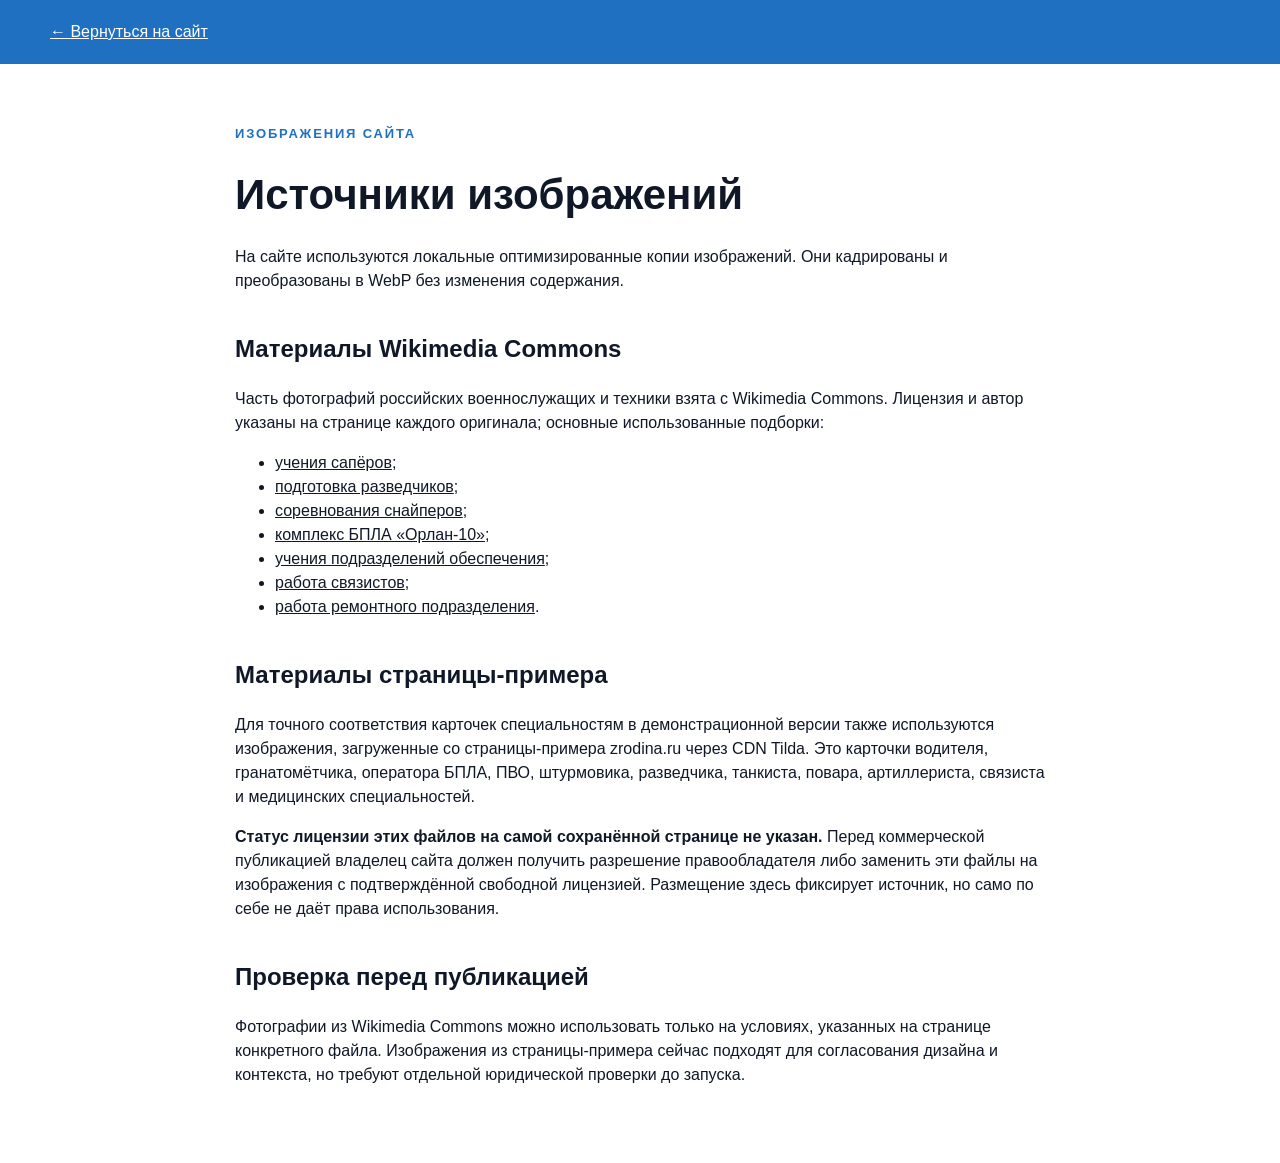
==== commit 14aca694: "Finish lead forms, analytics, and site polish Add PHP lead handler with email and Google Sheets inte" ====
--- a/pages/image-credits.html
+++ b/pages/image-credits.html
@@ -1,12 +1,27 @@
-<!doctype html>
+﻿<!doctype html>
 <html lang="ru">
 <head>
   <meta charset="UTF-8">
   <meta name="viewport" content="width=device-width,initial-scale=1">
   <title>Источники изображений</title>
+  <link rel="icon" type="image/png" href="/assets/images/favicon.png">
+  <link rel="apple-touch-icon" href="/assets/images/favicon.png">
   <link rel="stylesheet" href="../assets/css/styles.css">
-</head>
+  <!-- Top.Mail.Ru counter -->
+  <script type="text/javascript">
+  var _tmr = window._tmr || (window._tmr = []);
+  _tmr.push({id: "3793921", type: "pageView", start: (new Date()).getTime()});
+  (function (d, w, id) {
+    if (d.getElementById(id)) return;
+    var ts = d.createElement("script"); ts.type = "text/javascript"; ts.async = true; ts.id = id;
+    ts.src = "https://top-fwz1.mail.ru/js/code.js";
+    var f = function () {var s = d.getElementsByTagName("script")[0]; s.parentNode.insertBefore(ts, s);};
+    if (w.opera == "[object Opera]") { d.addEventListener("DOMContentLoaded", f, false); } else { f(); }
+  })(document, window, "tmr-code");
+  </script>
+  <!-- /Top.Mail.Ru counter --></head>
 <body class="legal-page">
+  <noscript><div><img src="https://top-fwz1.mail.ru/counter?id=3793921;js=na" style="position:absolute;left:-9999px;" alt="Top.Mail.Ru"></div></noscript>
   <header class="legal-header"><div class="container"><a href="../index.html">← Вернуться на сайт</a></div></header>
   <main class="container legal-content">
     <p class="eyebrow">Изображения сайта</p>
@@ -31,6 +46,5 @@
 
     <h2>Проверка перед публикацией</h2>
     <p>Фотографии из Wikimedia Commons можно использовать только на условиях, указанных на странице конкретного файла. Изображения из страницы-примера сейчас подходят для согласования дизайна и контекста, но требуют отдельной юридической проверки до запуска.</p>
-  </main>
-</body>
+  </main><!-- Yandex.Metrika counter --><script>(function(m,e,t,r,i,k,a){m[i]=m[i]||function(){(m[i].a=m[i].a||[]).push(arguments)};m[i].l=1*new Date();for(var j=0;j<document.scripts.length;j++){if(document.scripts[j].src===r){return;}}k=e.createElement(t),a=e.getElementsByTagName(t)[0],k.async=1,k.src=r,a.parentNode.insertBefore(k,a)})(window,document,'script','https://mc.yandex.ru/metrika/tag.js?id=112544225','ym');ym(112544225,'init',{ssr:true,webvisor:true,clickmap:true,ecommerce:'dataLayer',referrer:document.referrer,url:location.href,accurateTrackBounce:true,trackLinks:true});</script><noscript><div><img src="https://mc.yandex.ru/watch/112544225" style="position:absolute; left:-9999px;" alt=""></div></noscript><!-- /Yandex.Metrika counter --></body>
 </html>
--- a/assets/css/styles.css
+++ b/assets/css/styles.css
@@ -62,8 +62,8 @@
 .hero-grid { position: absolute; inset: 0; opacity: .32; background-image: linear-gradient(rgba(255,255,255,.35) 1px,transparent 1px),linear-gradient(90deg,rgba(255,255,255,.35) 1px,transparent 1px); background-size: 56px 56px; }
 .hero-shield { position: absolute; right: 13%; top: 20%; color: rgba(255,255,255,.25); font-size: 250px; font-weight: 900; }
 .hero-content { position: relative; z-index: 2; min-height: 620px; display: flex; flex-direction: column; justify-content: flex-start; }
-.hero-copy { max-width: 640px; }
-.hero h1 { margin: 0 0 24px; font-size: clamp(62px, 6vw, 92px); line-height: .9; letter-spacing: -.06em; }
+.hero-copy { max-width: 760px; }
+.hero h1 { margin: 0 0 24px; font-size: clamp(58px, 5.2vw, 82px); line-height: 1.02; letter-spacing: 0; }
 .hero h1 span { display: block; }
 .hero-lead { max-width: 560px; margin: 0 0 28px; color: #334155; font-size: 19px; }
 .hero-benefits { max-width: 1060px; display: grid; grid-template-columns: repeat(3,minmax(0,1fr)); gap: 20px; margin-top: 42px; }
@@ -143,6 +143,7 @@
 .contract-title { font-size: 30px; font-weight: 850; line-height: 1.1; }
 .job-qualification { display: block; max-width: calc(100% - 28px); margin: 0 auto 10px; padding: 0; color: var(--ink); border: 0; border-radius: 0; font-size: 16px; font-weight: 400; line-height: 1.28; text-align: center; overflow-wrap: anywhere; }.catalog-job .job-qualification { max-width: 100%; margin: 0 0 10px; text-align: left; }
 .vacancy-qualification { display: inline-flex; margin: 0 0 20px; padding: 14px 20px; color: #fff; border-radius: 14px; background: var(--blue); font-size: 22px; font-weight: 850; }
+.vacancy-qualification[hidden] { display: none; }
 
 .vacancies-heading { display: flex; align-items: flex-end; justify-content: space-between; gap: 30px; max-width: none; }
 .vacancy-tabs,.catalog-nav { display: flex; flex-wrap: wrap; gap: 8px; }
@@ -155,6 +156,7 @@
 .job-card { min-height: 355px; display: flex; flex-direction: column; }
 .job-image { height: 210px; overflow: hidden; background-color: #dce6ec; background-position: center; background-repeat: no-repeat; background-size: cover; }
 .job-image img { width: 100%; height: 100%; display: block; object-fit: cover; object-position: center; }
+.job-image-sanitary-instructor img { object-position: center top; }
 .job-image > span { display: none; }
 .job-driver,.job-mechanic { background: url('../images/verified/rear-driver.webp') center/cover no-repeat; }
 .job-drone { background: url('../images/photos/drone-operator.webp') center/cover no-repeat; }
@@ -175,18 +177,30 @@
 
 .application { padding: 80px 0 0; color: #fff; background: var(--blue); }
 .application-shell { display: grid; grid-template-columns: 1fr; gap: 24px; }.application-copy { position: relative; min-height: 190px; padding: 36px 260px 34px 40px; border-radius: 28px; background: var(--navy); }.application-copy h2 { margin: 0 0 18px; font-size: clamp(46px,5.4vw,72px); line-height: .95; }.application-copy p { color: #d9ebfa; }
-.application-age { position: absolute; right: 55px; top: 22px; width: 150px; height: 150px; display: grid; place-content: center; border-radius: 50%; background: var(--pink); text-align: center; }.application-age strong,.application-age span { display: block; }.application-age strong { font-size: 36px; }
-.application-form { padding: 20px 0 45px; color: #fff; background: transparent; }.application-form > label { display: grid; gap: 7px; margin-bottom: 15px; }.form-row { display: grid; grid-template-columns: 1fr 1fr; gap: 14px; }.application-form input:not([type="checkbox"]) { width: 100%; min-height: 54px; padding: 0 18px; border: 0; border-radius: 28px; background: #fff; }.application-form .checkbox { display: flex; grid-template-columns: auto 1fr; align-items: start; gap: 10px; margin: 11px 0; color: #dcecff; font-size: 12px; }.application-form .checkbox input { margin-top: 3px; }.application-form .checkbox a { color: #fff; }.application-form .button { min-width: 280px; margin: 20px auto 0; display: flex; }
+.application-age { position: absolute; right: 55px; top: 22px; width: 170px; height: 170px; display: grid; place-content: center; padding: 18px; border-radius: 50%; background: var(--pink); text-align: center; }.application-age strong,.application-age span { display: block; }.application-age strong { font-size: 34px; line-height: 1; }.application-age span { max-width: 135px; margin: 8px auto 0; font-size: 12px; line-height: 1.25; white-space: normal; overflow-wrap: normal; word-break: keep-all; hyphens: none; }
+.application-form { padding: 20px 0 45px; color: #fff; background: transparent; }.application-form > label { display: grid; gap: 7px; margin-bottom: 15px; }.form-row { display: grid; grid-template-columns: 1fr 1fr; gap: 14px; }.application-form input:not([type="checkbox"]),.application-form select { width: 100%; min-height: 54px; padding: 0 18px; border: 0; border-radius: 28px; background-color: #fff; color: #101828; font: inherit; line-height: 54px; }.application-form select { height: 54px; padding-right: 52px; -webkit-appearance: none; appearance: none; cursor: pointer; background-image: linear-gradient(45deg,transparent 50%,#1f72c3 50%),linear-gradient(135deg,#1f72c3 50%,transparent 50%); background-position: calc(100% - 27px) 24px,calc(100% - 20px) 24px; background-size: 7px 7px,7px 7px; background-repeat: no-repeat; }.application-form select:invalid { color: #667085; }.application-form .checkbox { display: flex; grid-template-columns: auto 1fr; align-items: start; gap: 10px; margin: 11px 0; color: #dcecff; font-size: 12px; }.application-form .checkbox input { margin-top: 3px; }.application-form .checkbox a { color: #fff; }.application-form .button { min-width: 280px; margin: 20px auto 0; display: flex; }
+.application-form input[type="date"] { min-height: 64px; padding-right: 22px; font-size: 18px; line-height: 64px; }
+.application-form input[type="date"]::-webkit-calendar-picker-indicator { width: 26px; height: 26px; cursor: pointer; }
+::-webkit-scrollbar { width: 15px; height: 15px; }
+::-webkit-scrollbar-track { background: #d7e3ee; }
+::-webkit-scrollbar-thumb { border: 3px solid #d7e3ee; border-radius: 999px; background: var(--blue); }
+.form-status { display: none; margin: 18px auto 0; padding: 16px 18px; border: 1px solid rgba(255,255,255,.45); border-radius: 16px; font-size: 15px; font-weight: 800; line-height: 1.45; text-align: center; box-shadow: 0 10px 24px rgba(9,45,78,.12); }
+.form-status:not(:empty) { display: block; }
+.form-status.loading { max-width: 420px; color: #fff; background: rgba(255,255,255,.14); }
+.form-status.success { max-width: 520px; color: #064e3b; border-color: #86efac; background: #dcfce7; }
+.form-status.error { max-width: 520px; color: #7f1d1d; border-color: #fecaca; background: #fee2e2; }
+.modal-card .form-status { width: 100%; margin: 0; box-shadow: none; }
+.button:disabled { opacity: .65; cursor: progress; transform: none; }
 .site-footer { padding: 58px 0 24px; color: #fff; background: var(--blue); }.footer-grid { display: grid; grid-template-columns: minmax(320px,1fr) auto auto; gap: 40px; align-items: end; padding-top: 45px; border-top: 1px solid rgba(255,255,255,.25); }.footer-brand strong { display: block; font-size: 50px; line-height: 1; }.footer-grid nav { display: flex; flex-wrap: wrap; gap: 20px; justify-content: flex-end; align-items: center; align-self: end; margin-bottom: 16px; }.footer-contact { align-self: end; justify-self: end; }.footer-grid a { color: #fff; text-decoration: none; }.footer-bottom { display: flex; flex-wrap: wrap; gap: 20px; margin-top: 30px; color: #d8eafa; font-size: 12px; }.footer-bottom a { color: inherit; }
 
-.modal { position: fixed; z-index: 300; inset: 0; display: grid; place-items: center; padding: 20px; background: rgba(7,31,49,.65); }.modal[hidden] { display: none; }.modal-backdrop { position: absolute; inset: 0; }.modal-card { position: relative; z-index: 1; width: min(520px,100%); max-height: calc(100dvh - 40px); overflow: auto; padding: 38px; border-radius: 26px; background: #fff; box-shadow: 0 24px 70px rgba(0,0,0,.24); }.modal-card h2 { margin: 8px 0 12px; }.modal-card form { display: grid; gap: 16px; margin-top: 24px; }.modal-card form > label:not(.checkbox) { display: grid; gap: 7px; font-weight: 700; }.modal-card form input:not([type="checkbox"]) { width: 100%; min-width: 0; min-height: 52px; padding: 0 15px; border: 1px solid #bdcbd7; border-radius: 12px; color: var(--navy); background: #fff; font: inherit; }.modal-card form input:not([type="checkbox"]):focus { outline: 3px solid rgba(31,114,195,.18); border-color: var(--blue); }.modal-card form .checkbox { display: grid; grid-template-columns: 20px minmax(0,1fr); gap: 10px; align-items: start; font-size: 14px; line-height: 1.45; }.modal-card form .checkbox input { width: 18px; height: 18px; margin: 2px 0 0; }.modal-card form .button { width: 100%; margin-top: 2px; }.modal-card .form-status { margin: 0; }.modal-close { position: absolute; top: 12px; right: 14px; width: 42px; height: 42px; border: 1px solid var(--line); border-radius: 50%; background: #fff; font-size: 25px; }
+.modal { position: fixed; z-index: 300; inset: 0; display: grid; place-items: center; padding: 20px; background: rgba(7,31,49,.65); }.modal[hidden] { display: none; }.modal-backdrop { position: absolute; inset: 0; }.modal-card { position: relative; z-index: 1; width: min(520px,100%); max-height: calc(100dvh - 40px); overflow: auto; padding: 38px; border-radius: 26px; background: #fff; box-shadow: 0 24px 70px rgba(0,0,0,.24); }.document-modal-card { width: min(920px,100%); }.modal-card h2 { margin: 8px 0 12px; }.contract-pages { display: grid; gap: 18px; margin-top: 22px; }.contract-pages img { display: block; width: 100%; height: auto; border: 1px solid var(--line); border-radius: 10px; background: #fff; }.modal-card form { display: grid; gap: 16px; margin-top: 24px; }.modal-card form > label:not(.checkbox) { display: grid; gap: 7px; font-weight: 700; }.modal-card form input:not([type="checkbox"]) { width: 100%; min-width: 0; min-height: 52px; padding: 0 15px; border: 1px solid #bdcbd7; border-radius: 12px; color: var(--navy); background: #fff; font: inherit; }.modal-card form input:not([type="checkbox"]):focus { outline: 3px solid rgba(31,114,195,.18); border-color: var(--blue); }.modal-card form .checkbox { display: grid; grid-template-columns: 20px minmax(0,1fr); gap: 10px; align-items: start; font-size: 14px; line-height: 1.45; }.modal-card form .checkbox input { width: 18px; height: 18px; margin: 2px 0 0; }.modal-card form .button { width: 100%; margin-top: 2px; }.modal-card .form-status { margin: 0; }.modal-close { position: absolute; top: 12px; right: 14px; width: 42px; height: 42px; border: 1px solid var(--line); border-radius: 50%; background: #fff; font-size: 25px; }
 
 .inner-page,.vacancy-detail { padding-top: 76px; }.inner-header { padding: 78px 0 62px; background: linear-gradient(130deg,#e9f3fa,#d8e7f1); }.vacancy-hero { position: relative; overflow: hidden; padding: 78px 0 58px; background: linear-gradient(90deg,rgba(236,244,249,.98) 0 48%,rgba(181,194,202,.7)),linear-gradient(145deg,#c4ced3,#7c8c95); }.vacancy-hero::after { content: ""; position: absolute; inset: 0; opacity: .24; background-image: linear-gradient(rgba(255,255,255,.5) 1px,transparent 1px),linear-gradient(90deg,rgba(255,255,255,.5) 1px,transparent 1px); background-size: 58px 58px; }.vacancy-hero > .container { position: relative; z-index: 1; }.breadcrumbs { display: flex; gap: 9px; margin-bottom: 24px; color: var(--muted); font-size: 13px; }.breadcrumbs a { color: var(--blue); text-decoration: none; }.inner-header h1,.vacancy-hero h1 { max-width: 900px; margin: 0 0 18px; font-size: clamp(50px,7vw,84px); line-height: .95; letter-spacing: -.055em; }.inner-header p,.vacancy-summary { max-width: 820px; color: #475467; font-size: 18px; }
 .inner-content,.vacancy-detail-body { padding: 78px 0 95px; }.content-layout { display: grid; grid-template-columns: minmax(0,1.2fr) 330px; gap: 70px; }.vacancy-detail-layout { display: block; }.prose h2,.vacancy-article h2 { margin: 42px 0 15px; font-size: 38px; }.prose h2:first-child { margin-top: 0; }.prose p,.prose li,.vacancy-article p,.vacancy-article li { color: #475467; }.info-panel,.vacancy-side-card { align-self: start; position: sticky; top: 100px; padding: 28px; color: #fff; border-radius: 22px; background: var(--blue); }.info-panel h2,.vacancy-side-card h2 { margin-top: 0; }.info-panel p,.vacancy-side-card p { color: #d9ebfa; }
 .category-links { display: grid; grid-template-columns: repeat(3,1fr); gap: 18px; }.category-link { min-height: 240px; display: flex; flex-direction: column; justify-content: flex-end; padding: 25px; color: #fff; border-radius: 24px; background-color: #647681; background-position: center; background-size: cover; text-decoration: none; }.category-link:nth-child(1) { background-image: linear-gradient(rgba(5,30,49,.14),rgba(5,30,49,.72)),url('../images/verified/scout.webp'); }.category-link:nth-child(2) { background-image: linear-gradient(rgba(5,30,49,.14),rgba(5,30,49,.72)),url('../images/verified/rear-supply.webp'); }.category-link:nth-child(3) { background-image: linear-gradient(rgba(5,30,49,.14),rgba(5,30,49,.72)),url('../images/verified/women-medic.webp'); }.category-link strong { margin-top: 7px; font-size: 27px; }.inner-jobs { margin-top: 55px; }.inner-cta { padding: 48px 0; color: #fff; background: var(--blue); }.inner-cta .container { display: flex; justify-content: space-between; align-items: center; gap: 25px; }.simple-footer { padding: 24px 0; color: #c8d9e6; background: var(--navy); }.simple-footer .container { display: flex; justify-content: space-between; gap: 20px; }
 .vacancy-hero-grid { display: grid; grid-template-columns: 1fr; gap: 42px; }.vacancy-hero-grid > div:first-child { max-width: 760px; }.vacancy-facts { max-width: 1040px; display: grid; grid-template-columns: repeat(3,minmax(0,1fr)); gap: 24px; }.vacancy-facts article { min-height: 118px; display: flex; flex-direction: column; justify-content: center; padding: 22px; color: #fff; border-radius: 18px; background: var(--pink); }.vacancy-facts span,.vacancy-facts strong { display: block; }.vacancy-facts span { color: rgba(255,255,255,.82); font-size: 12px; text-transform: uppercase; }.vacancy-facts strong { margin-top: 5px; font-size: 25px; }.vacancy-article { max-width: 1120px; margin-inline: auto; }.vacancy-article > section { display: grid; grid-template-columns: minmax(230px,.55fr) minmax(0,1.45fr); column-gap: 70px; padding: 0 0 72px; }.vacancy-article > section + section { padding-top: 72px; border-top: 1px solid var(--line); }.vacancy-article > section > .eyebrow,.vacancy-article > section > h2 { grid-column: 1; }.vacancy-article > section > h2 { margin-top: 0; }.vacancy-article > section > :not(.eyebrow):not(h2) { grid-column: 2; }.vacancy-article ul { display: grid; grid-template-columns: 1fr 1fr; gap: 10px; padding: 0; list-style: none; }.vacancy-article ul li { position: relative; padding: 16px 16px 16px 43px; border-radius: 14px; background: var(--soft); }.vacancy-article ul li::before { content: "✓"; position: absolute; left: 16px; color: var(--blue); font-weight: 900; }.detail-steps { display: grid; grid-template-columns: 1fr 1fr; gap: 10px; list-style: none; padding: 0; }.detail-steps li { padding: 18px; border: 1px solid var(--line); border-radius: 15px; }.detail-note { padding: 20px; border-left: 4px solid var(--blue); background: #edf6ff; }.vacancy-sidebar { display: none; }.vacancy-back { display: inline-flex; margin: 18px 0; color: var(--blue); font-weight: 800; text-decoration: none; }
 .catalog-header { padding-bottom: 60px; }.catalog-nav { margin-top: 25px; }.catalog-section { padding: 80px 0; border-top: 1px solid var(--line); }.catalog-section-soft { background: var(--soft); }.catalog-intro { display: grid; grid-template-columns: .8fr 1.2fr; gap: 55px; margin-bottom: 38px; }.catalog-intro h2 { margin: 0; font-size: 52px; line-height: 1; }.catalog-intro p { color: var(--muted); }.catalog-job > div:last-child { min-height: 205px; display: flex; flex-direction: column; padding: 20px; }.catalog-job h3 { margin: 0 0 9px; }.catalog-job p { color: var(--muted); font-size: 13px; }.catalog-job a { margin-top: auto; align-self: flex-start; padding: 8px 14px; color: #fff; border-radius: 10px; background: var(--blue); text-decoration: none; }.catalog-selection { padding: 70px 0; color: #fff; background: var(--navy); }.catalog-selection > .container { display: grid; grid-template-columns: .7fr 1.3fr; gap: 60px; }.catalog-selection h2 { margin: 0; font-size: 50px; }.catalog-selection ol { display: grid; grid-template-columns: 1fr 1fr; gap: 10px; margin: 0; padding: 0; list-style: none; }.catalog-selection li { padding: 18px; border: 1px solid rgba(255,255,255,.2); border-radius: 14px; }.catalog-selection strong,.catalog-selection span { display: block; }.catalog-selection span { color: #bdd0de; font-size: 13px; }
-.legal-header { padding: 20px 0; background: var(--blue); }.legal-header a { color: #fff; }.legal-content { max-width: 850px; padding: 60px 20px; }.legal-content h1 { font-size: 48px; line-height: 1; }.legal-content h2 { margin-top: 38px; }
+.legal-header { padding: 20px 0; background: var(--blue); }.legal-header a { color: #fff; }.legal-content { max-width: 850px; padding: 60px 20px; }.legal-content h1 { font-size: 42px; line-height: 1.08; overflow-wrap: anywhere; }.legal-content h2 { margin-top: 38px; }.legal-content p { overflow-wrap: anywhere; }
 
 .vacancy-support-grid { display: grid; grid-template-columns: repeat(3,minmax(0,1fr)); gap: 12px; margin-top: 24px; }
 .vacancy-support-grid article { min-height: 155px; display: flex; flex-direction: column; gap: 10px; padding: 20px; color: #fff; border-radius: 18px; background: var(--blue); }
@@ -253,6 +267,7 @@
 }
 
 @media (max-width: 760px) {
+  html,body { max-width: 100%; overflow-x: hidden; }
   .container { width: calc(100% - 28px); }
   .section { padding: 65px 0; }
   .section-heading h2 { font-size: 39px; }
@@ -265,8 +280,8 @@
   .header-actions { display: none; }
   .hero { min-height: 960px; padding: 102px 0 45px; }
   .hero::after { background: linear-gradient(180deg,rgba(242,247,250,.98) 0 43%,rgba(242,247,250,.38) 67%,rgba(16,48,72,.12)); }
-  .hero-content { min-height: 810px; }.hero-copy { max-width: 100%; min-width: 0; }.hero h1 { font-size: clamp(44px,13.5vw,58px); overflow-wrap: anywhere; }.hero-lead { font-size: 16px; }
-  .hero-shield { right: -12%; top: 49%; font-size: 180px; }.hero-benefits { width: 100%; min-width: 0; grid-template-columns: minmax(0,1fr); gap: 10px; }.benefit-card { width: 100%; min-width: 0; min-height: 0; padding: 17px; display: grid; grid-template-columns: auto minmax(0,1fr); align-items: center; gap: 12px; }.benefit-card strong { margin: 0; white-space: nowrap; font-size: 17px; }.benefit-card span { min-width: 0; font-size: 13px; overflow-wrap: anywhere; }
+  .hero-content { min-height: 810px; }.hero-copy { width: 100%; max-width: 360px; min-width: 0; }.hero h1 { font-size: clamp(36px,10vw,44px); line-height: 1.08; overflow-wrap: anywhere; }.hero-lead { max-width: 100%; font-size: 15px; overflow-wrap: anywhere; }
+  .hero-shield { right: -12%; top: 49%; font-size: 180px; }.hero-benefits { width: 100%; max-width: 360px; min-width: 0; grid-template-columns: minmax(0,1fr); gap: 10px; }.benefit-card { width: 100%; min-width: 0; min-height: 0; padding: 17px; display: grid; grid-template-columns: 1fr; align-items: center; gap: 10px; }.benefit-card strong { margin: 0; justify-self: start; white-space: nowrap; font-size: 17px; }.benefit-card span { min-width: 0; font-size: 13px; overflow-wrap: anywhere; }
   .feature-grid,.terms-grid,.eligibility-grid,.questions-grid,.faq-layout,.application-shell,.footer-grid,.content-layout,.vacancy-detail-layout,.vacancy-hero-grid,.catalog-intro,.catalog-selection>.container { grid-template-columns: 1fr; }
   .media-placeholder { height: 225px; }.feature-body { padding: 23px; }.terms-grid { margin-top: 35px; }.terms-grid article { min-height: 0; padding: 25px; }
   .direction-grid,.job-grid,.catalog-job-grid { grid-template-columns: 1fr; }.direction-visual,.job-image { height: 220px; }
@@ -277,19 +292,33 @@
   .contract-strip { min-height: 92px; gap: 16px; padding: 12px 16px; border-radius: 20px; }.document-icon { flex-basis: 66px; width: 66px; height: 66px; border-radius: 16px; font-size: 34px; }.contract-title { font-size: 24px; }
   .vacancies-heading { display: block; }.vacancy-tabs { margin-top: 20px; }.vacancy-group-copy h3 { font-size: 32px; }
   .faq-layout { gap: 28px; }.faq-intro h2 { font-size: 45px; }
-  .application { padding-top: 60px; }.application-copy { min-height: 0; padding: 28px 24px 115px; }.application-copy h2 { font-size: 45px; }.application-age { width: 105px; height: 105px; right: 22px; top: auto; bottom: -12px; }.application-age strong { font-size: 25px; }.application-age span { font-size: 11px; }.application-form { padding: 24px 0 35px; }.form-row { grid-template-columns: 1fr; }.application-form .button { width: 100%; min-width: 0; }
+  .application { padding-top: 60px; }.application-copy { min-height: 0; padding: 28px 24px 125px; }.application-copy h2 { font-size: 45px; }.application-age { width: 128px; height: 128px; right: 22px; top: auto; bottom: -12px; padding: 14px; }.application-age strong { font-size: 25px; }.application-age span { max-width: 96px; font-size: 9px; line-height: 1.18; overflow-wrap: normal; word-break: normal; hyphens: none; }.application-form { padding: 24px 0 35px; }.form-row { grid-template-columns: 1fr; }.application-form .button { width: 100%; min-width: 0; }
   .footer-grid nav { justify-content: flex-start; }.footer-brand strong { font-size: 38px; }
   .inner-page,.vacancy-detail { padding-top: 66px; }.inner-header,.vacancy-hero { padding: 48px 0; }.inner-header h1,.vacancy-hero h1 { font-size: 44px; }.inner-content,.vacancy-detail-body { padding: 55px 0; }.info-panel,.vacancy-side-card { position: static; }.category-links { grid-template-columns: 1fr; }.inner-cta .container,.simple-footer .container { align-items: flex-start; flex-direction: column; }
   .vacancy-facts { grid-template-columns: 1fr; gap: 10px; }.vacancy-facts article { min-height: 90px; }.vacancy-article > section { display: block; padding-bottom: 50px; }.vacancy-article > section + section { padding-top: 50px; }.vacancy-article > section > h2 { margin-top: 12px; }
   .vacancy-article ul,.detail-steps { grid-template-columns: 1fr; }.catalog-section { padding: 60px 0; }.catalog-selection ol { grid-template-columns: 1fr; }.catalog-intro h2,.catalog-selection h2 { font-size: 39px; }
   .vacancy-support-grid,.related-vacancies { grid-template-columns: 1fr; }
   .vacancy-hero-grid { grid-template-columns: 1fr; gap: 34px; }.vacancy-hero h1 { font-size: 48px; }.vacancy-facts { gap: 12px; }.vacancy-facts article { min-height: 0; grid-template-columns: 1fr; gap: 10px; }.vacancy-facts article strong { min-height: 82px; font-size: 29px; }.vacancy-facts article p { padding: 0 8px 10px; font-size: 16px; }.vacancy-benefits { padding: 18px 0 55px; }.vacancy-benefits-grid { grid-template-columns: 1fr; gap: 14px; }.vacancy-benefits-grid article { min-height: 0; padding: 28px 24px; border-radius: 24px; }.vacancy-benefits-grid h2 { margin-bottom: 20px; font-size: 34px; }.vacancy-benefits-grid p { margin-bottom: 14px; }.vacancy-article > section > h2,.vacancy-work-section h2,.vacancy-requirements-section h2 { font-size: 43px; }.vacancy-work-section p,.vacancy-work-section li,.vacancy-requirements-section li { font-size: 17px; }.vacancy-work-section > div + div { margin-top: 34px; }
-  .terms-hero { padding: 58px 0 45px; }.terms-hero h1 { font-size: 46px; }.terms-hero > .container > p { font-size: 17px; }.terms-article > section { grid-template-columns: 1fr; gap: 16px; padding: 55px 0; }.terms-copy h2 { font-size: 40px; }.terms-copy h3 { font-size: 25px; }.condition-table,.terms-direction-links { grid-template-columns: 1fr; }.condition-table > div { min-height: 0; }.terms-direction-links a { min-height: 145px; }
+  .terms-hero { padding: 58px 0 45px; }.terms-hero > .container,.terms-copy,.terms-article { max-width: 360px; }.terms-hero h1 { font-size: 34px; line-height: 1.12; letter-spacing: 0; overflow-wrap: anywhere; }.terms-hero > .container > p { font-size: 16px; overflow-wrap: anywhere; }.terms-article > section { grid-template-columns: 1fr; gap: 16px; padding: 55px 0; }.terms-copy h2 { font-size: 30px; line-height: 1.12; letter-spacing: 0; overflow-wrap: anywhere; }.terms-copy h3 { font-size: 25px; }.condition-table,.terms-direction-links { grid-template-columns: 1fr; }.condition-table > div { min-height: 0; }.terms-direction-links a { min-height: 145px; }
   .modal { padding: 14px; }.modal-card { width: min(100%,460px); max-height: calc(100dvh - 28px); padding: 30px 20px 22px; border-radius: 20px; }.modal-card h2 { padding-right: 42px; font-size: 30px; }.modal-card form { gap: 14px; margin-top: 20px; }
 }
 
 @media (max-width: 390px) {
   .container { width: calc(100% - 22px); }
-  .hero h1 { font-size: 46px; }
+  .hero h1 { font-size: 36px; }
   .benefit-card { grid-template-columns: 1fr; }.benefit-card strong { justify-self: start; }
 }
+
+@media (max-width: 480px) {
+  .hero-copy,
+  .hero-benefits,
+  .terms-hero > .container,
+  .terms-copy,
+  .terms-article,
+  .legal-content { max-width: calc(100vw - 28px); }
+  .hero-lead,
+  .benefit-card span,
+  .terms-hero p,
+  .terms-copy p,
+  .terms-copy li { max-width: 100%; overflow-wrap: anywhere; }
+}
